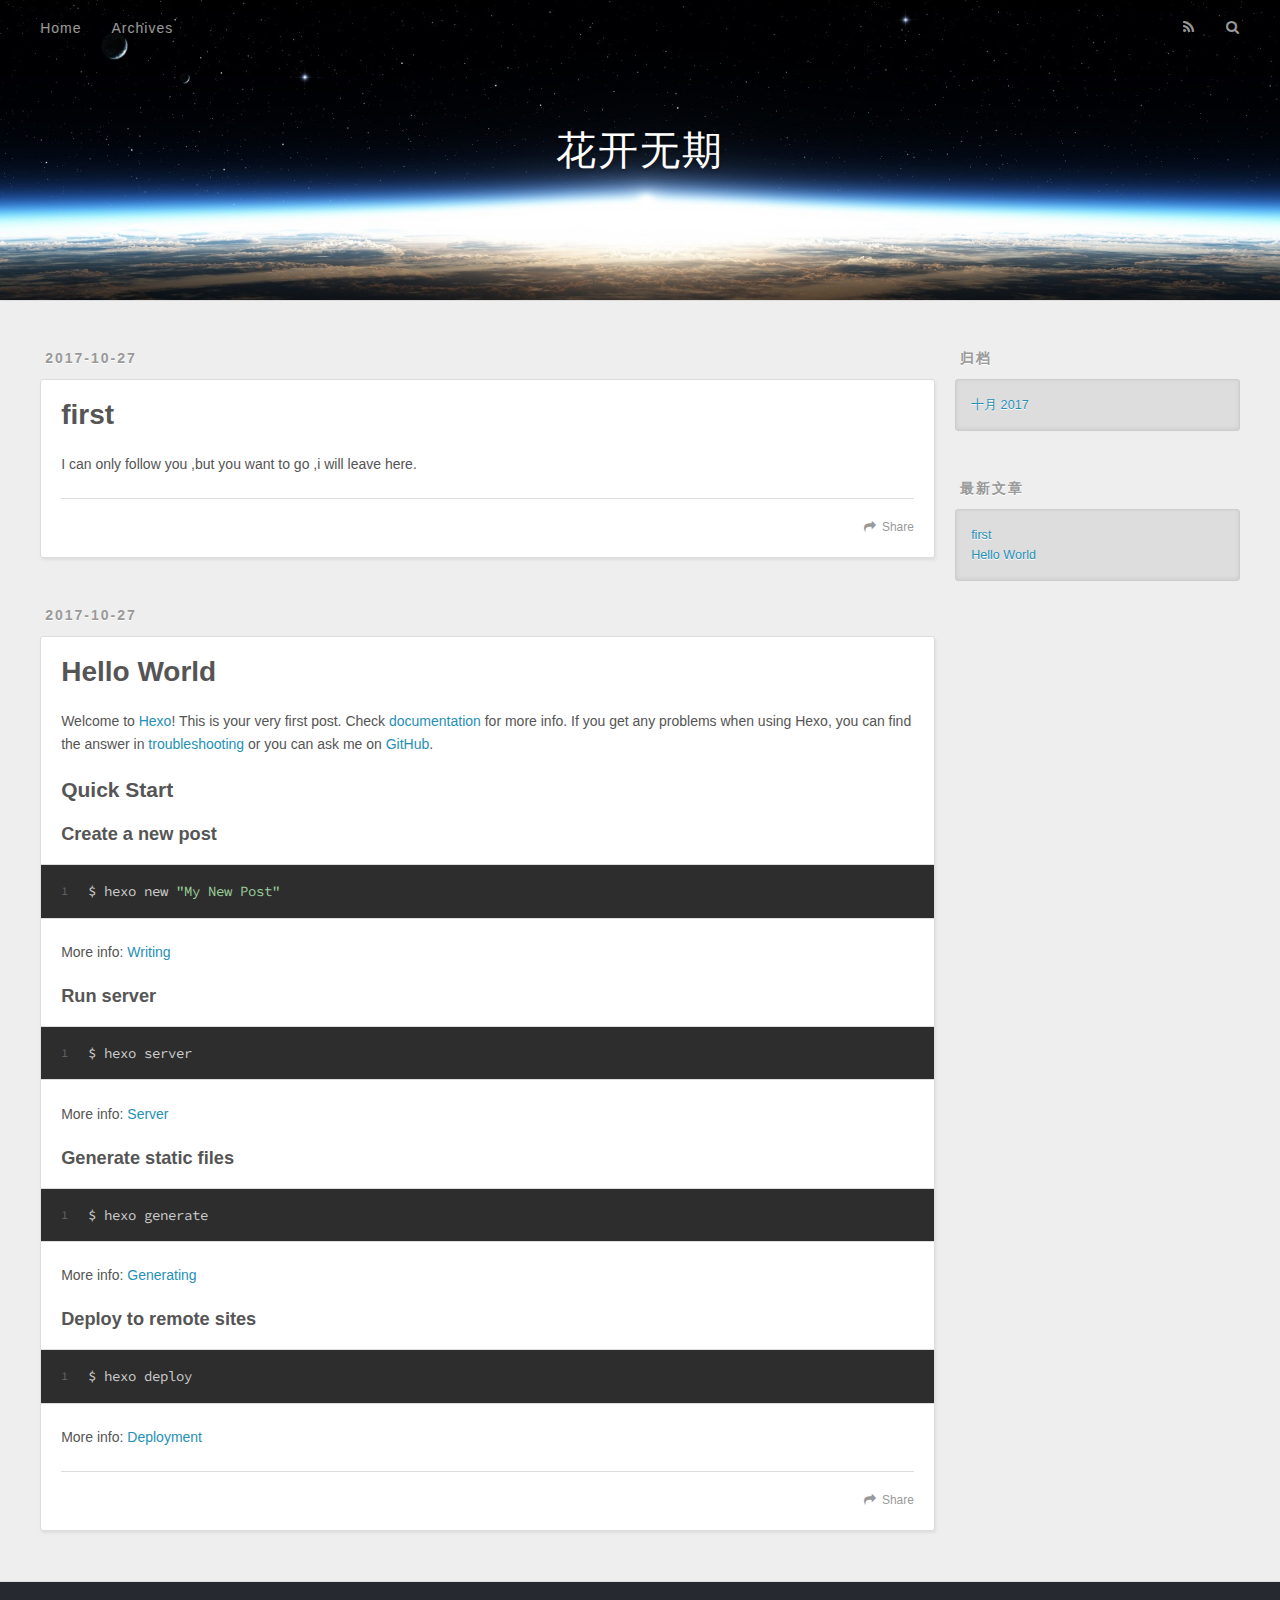
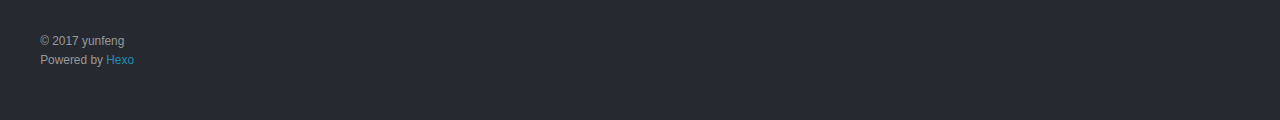
==== index.html @ 90263278 "Site updated: 2017-10-27 15:13:08" ====
<!DOCTYPE html>
<html>
<head>
  <meta charset="utf-8">
  
  <title>花开无期</title>
  <meta name="viewport" content="width=device-width, initial-scale=1, maximum-scale=1">
  <meta property="og:type" content="website">
<meta property="og:title" content="花开无期">
<meta property="og:url" content="http://yf.com/index.html">
<meta property="og:site_name" content="花开无期">
<meta property="og:locale" content="zh-CN">
<meta name="twitter:card" content="summary">
<meta name="twitter:title" content="花开无期">
  
    <link rel="alternate" href="/atom.xml" title="花开无期" type="application/atom+xml">
  
  
    <link rel="icon" href="/favicon.png">
  
  
    <link href="//fonts.googleapis.com/css?family=Source+Code+Pro" rel="stylesheet" type="text/css">
  
  <link rel="stylesheet" href="/css/style.css">
  

</head>

<body>
  <div id="container">
    <div id="wrap">
      <header id="header">
  <div id="banner"></div>
  <div id="header-outer" class="outer">
    <div id="header-title" class="inner">
      <h1 id="logo-wrap">
        <a href="/" id="logo">花开无期</a>
      </h1>
      
    </div>
    <div id="header-inner" class="inner">
      <nav id="main-nav">
        <a id="main-nav-toggle" class="nav-icon"></a>
        
          <a class="main-nav-link" href="/">Home</a>
        
          <a class="main-nav-link" href="/archives">Archives</a>
        
      </nav>
      <nav id="sub-nav">
        
          <a id="nav-rss-link" class="nav-icon" href="/atom.xml" title="RSS Feed"></a>
        
        <a id="nav-search-btn" class="nav-icon" title="搜索"></a>
      </nav>
      <div id="search-form-wrap">
        <form action="//google.com/search" method="get" accept-charset="UTF-8" class="search-form"><input type="search" name="q" class="search-form-input" placeholder="Search"><button type="submit" class="search-form-submit">&#xF002;</button><input type="hidden" name="sitesearch" value="http://yf.com"></form>
      </div>
    </div>
  </div>
</header>
      <div class="outer">
        <section id="main">
  
    <article id="post-first" class="article article-type-post" itemscope itemprop="blogPost">
  <div class="article-meta">
    <a href="/2017/10/27/first/" class="article-date">
  <time datetime="2017-10-27T06:04:47.000Z" itemprop="datePublished">2017-10-27</time>
</a>
    
  </div>
  <div class="article-inner">
    
    
      <header class="article-header">
        
  
    <h1 itemprop="name">
      <a class="article-title" href="/2017/10/27/first/">first</a>
    </h1>
  

      </header>
    
    <div class="article-entry" itemprop="articleBody">
      
        <p>I can only follow you ,but you  want to go ,i will leave here.</p>

      
    </div>
    <footer class="article-footer">
      <a data-url="http://yf.com/2017/10/27/first/" data-id="cj99k8j000000w8i431c0z8hj" class="article-share-link">Share</a>
      
      
    </footer>
  </div>
  
</article>


  
    <article id="post-hello-world" class="article article-type-post" itemscope itemprop="blogPost">
  <div class="article-meta">
    <a href="/2017/10/27/hello-world/" class="article-date">
  <time datetime="2017-10-27T06:02:11.165Z" itemprop="datePublished">2017-10-27</time>
</a>
    
  </div>
  <div class="article-inner">
    
    
      <header class="article-header">
        
  
    <h1 itemprop="name">
      <a class="article-title" href="/2017/10/27/hello-world/">Hello World</a>
    </h1>
  

      </header>
    
    <div class="article-entry" itemprop="articleBody">
      
        <p>Welcome to <a href="https://hexo.io/" target="_blank" rel="external">Hexo</a>! This is your very first post. Check <a href="https://hexo.io/docs/" target="_blank" rel="external">documentation</a> for more info. If you get any problems when using Hexo, you can find the answer in <a href="https://hexo.io/docs/troubleshooting.html" target="_blank" rel="external">troubleshooting</a> or you can ask me on <a href="https://github.com/hexojs/hexo/issues" target="_blank" rel="external">GitHub</a>.</p>
<h2 id="Quick-Start"><a href="#Quick-Start" class="headerlink" title="Quick Start"></a>Quick Start</h2><h3 id="Create-a-new-post"><a href="#Create-a-new-post" class="headerlink" title="Create a new post"></a>Create a new post</h3><figure class="highlight bash"><table><tr><td class="gutter"><pre><div class="line">1</div></pre></td><td class="code"><pre><div class="line">$ hexo new <span class="string">"My New Post"</span></div></pre></td></tr></table></figure>
<p>More info: <a href="https://hexo.io/docs/writing.html" target="_blank" rel="external">Writing</a></p>
<h3 id="Run-server"><a href="#Run-server" class="headerlink" title="Run server"></a>Run server</h3><figure class="highlight bash"><table><tr><td class="gutter"><pre><div class="line">1</div></pre></td><td class="code"><pre><div class="line">$ hexo server</div></pre></td></tr></table></figure>
<p>More info: <a href="https://hexo.io/docs/server.html" target="_blank" rel="external">Server</a></p>
<h3 id="Generate-static-files"><a href="#Generate-static-files" class="headerlink" title="Generate static files"></a>Generate static files</h3><figure class="highlight bash"><table><tr><td class="gutter"><pre><div class="line">1</div></pre></td><td class="code"><pre><div class="line">$ hexo generate</div></pre></td></tr></table></figure>
<p>More info: <a href="https://hexo.io/docs/generating.html" target="_blank" rel="external">Generating</a></p>
<h3 id="Deploy-to-remote-sites"><a href="#Deploy-to-remote-sites" class="headerlink" title="Deploy to remote sites"></a>Deploy to remote sites</h3><figure class="highlight bash"><table><tr><td class="gutter"><pre><div class="line">1</div></pre></td><td class="code"><pre><div class="line">$ hexo deploy</div></pre></td></tr></table></figure>
<p>More info: <a href="https://hexo.io/docs/deployment.html" target="_blank" rel="external">Deployment</a></p>

      
    </div>
    <footer class="article-footer">
      <a data-url="http://yf.com/2017/10/27/hello-world/" data-id="cj99k8j040001w8i49ytwm0yb" class="article-share-link">Share</a>
      
      
    </footer>
  </div>
  
</article>


  

</section>
        
          <aside id="sidebar">
  
    

  
    

  
    
  
    
  <div class="widget-wrap">
    <h3 class="widget-title">归档</h3>
    <div class="widget">
      <ul class="archive-list"><li class="archive-list-item"><a class="archive-list-link" href="/archives/2017/10/">十月 2017</a></li></ul>
    </div>
  </div>


  
    
  <div class="widget-wrap">
    <h3 class="widget-title">最新文章</h3>
    <div class="widget">
      <ul>
        
          <li>
            <a href="/2017/10/27/first/">first</a>
          </li>
        
          <li>
            <a href="/2017/10/27/hello-world/">Hello World</a>
          </li>
        
      </ul>
    </div>
  </div>

  
</aside>
        
      </div>
      <footer id="footer">
  
  <div class="outer">
    <div id="footer-info" class="inner">
      &copy; 2017 yunfeng<br>
      Powered by <a href="http://hexo.io/" target="_blank">Hexo</a>
    </div>
  </div>
</footer>
    </div>
    <nav id="mobile-nav">
  
    <a href="/" class="mobile-nav-link">Home</a>
  
    <a href="/archives" class="mobile-nav-link">Archives</a>
  
</nav>
    

<script src="//ajax.googleapis.com/ajax/libs/jquery/2.0.3/jquery.min.js"></script>


  <link rel="stylesheet" href="/fancybox/jquery.fancybox.css">
  <script src="/fancybox/jquery.fancybox.pack.js"></script>


<script src="/js/script.js"></script>

  </div>
</body>
</html>
---- css/style.css ----
body {
  width: 100%;
}
body:before,
body:after {
  content: "";
  display: table;
}
body:after {
  clear: both;
}
html,
body,
div,
span,
applet,
object,
iframe,
h1,
h2,
h3,
h4,
h5,
h6,
p,
blockquote,
pre,
a,
abbr,
acronym,
address,
big,
cite,
code,
del,
dfn,
em,
img,
ins,
kbd,
q,
s,
samp,
small,
strike,
strong,
sub,
sup,
tt,
var,
dl,
dt,
dd,
ol,
ul,
li,
fieldset,
form,
label,
legend,
table,
caption,
tbody,
tfoot,
thead,
tr,
th,
td {
  margin: 0;
  padding: 0;
  border: 0;
  outline: 0;
  font-weight: inherit;
  font-style: inherit;
  font-family: inherit;
  font-size: 100%;
  vertical-align: baseline;
}
body {
  line-height: 1;
  color: #000;
  background: #fff;
}
ol,
ul {
  list-style: none;
}
table {
  border-collapse: separate;
  border-spacing: 0;
  vertical-align: middle;
}
caption,
th,
td {
  text-align: left;
  font-weight: normal;
  vertical-align: middle;
}
a img {
  border: none;
}
input,
button {
  margin: 0;
  padding: 0;
}
input::-moz-focus-inner,
button::-moz-focus-inner {
  border: 0;
  padding: 0;
}
@font-face {
  font-family: FontAwesome;
  font-style: normal;
  font-weight: normal;
  src: url("fonts/fontawesome-webfont.eot?v=#4.0.3");
  src: url("fonts/fontawesome-webfont.eot?#iefix&v=#4.0.3") format("embedded-opentype"), url("fonts/fontawesome-webfont.woff?v=#4.0.3") format("woff"), url("fonts/fontawesome-webfont.ttf?v=#4.0.3") format("truetype"), url("fonts/fontawesome-webfont.svg#fontawesomeregular?v=#4.0.3") format("svg");
}
html,
body,
#container {
  height: 100%;
}
body {
  background: #eee;
  font: 14px "Helvetica Neue", Helvetica, Arial, sans-serif;
  -webkit-text-size-adjust: 100%;
}
.outer {
  max-width: 1220px;
  margin: 0 auto;
  padding: 0 20px;
}
.outer:before,
.outer:after {
  content: "";
  display: table;
}
.outer:after {
  clear: both;
}
.inner {
  display: inline;
  float: left;
  width: 98.33333333333333%;
  margin: 0 0.833333333333333%;
}
.left,
.alignleft {
  float: left;
}
.right,
.alignright {
  float: right;
}
.clear {
  clear: both;
}
#container {
  position: relative;
}
.mobile-nav-on {
  overflow: hidden;
}
#wrap {
  height: 100%;
  width: 100%;
  position: absolute;
  top: 0;
  left: 0;
  -webkit-transition: 0.2s ease-out;
  -moz-transition: 0.2s ease-out;
  -ms-transition: 0.2s ease-out;
  transition: 0.2s ease-out;
  z-index: 1;
  background: #eee;
}
.mobile-nav-on #wrap {
  left: 280px;
}
@media screen and (min-width: 768px) {
  #main {
    display: inline;
    float: left;
    width: 73.33333333333333%;
    margin: 0 0.833333333333333%;
  }
}
.article-date,
.article-category-link,
.archive-year,
.widget-title {
  text-decoration: none;
  text-transform: uppercase;
  letter-spacing: 2px;
  color: #999;
  margin-bottom: 1em;
  margin-left: 5px;
  line-height: 1em;
  text-shadow: 0 1px #fff;
  font-weight: bold;
}
.article-inner,
.archive-article-inner {
  background: #fff;
  -webkit-box-shadow: 1px 2px 3px #ddd;
  box-shadow: 1px 2px 3px #ddd;
  border: 1px solid #ddd;
  border-radius: 3px;
}
.article-entry h1,
.widget h1 {
  font-size: 2em;
}
.article-entry h2,
.widget h2 {
  font-size: 1.5em;
}
.article-entry h3,
.widget h3 {
  font-size: 1.3em;
}
.article-entry h4,
.widget h4 {
  font-size: 1.2em;
}
.article-entry h5,
.widget h5 {
  font-size: 1em;
}
.article-entry h6,
.widget h6 {
  font-size: 1em;
  color: #999;
}
.article-entry hr,
.widget hr {
  border: 1px dashed #ddd;
}
.article-entry strong,
.widget strong {
  font-weight: bold;
}
.article-entry em,
.widget em,
.article-entry cite,
.widget cite {
  font-style: italic;
}
.article-entry sup,
.widget sup,
.article-entry sub,
.widget sub {
  font-size: 0.75em;
  line-height: 0;
  position: relative;
  vertical-align: baseline;
}
.article-entry sup,
.widget sup {
  top: -0.5em;
}
.article-entry sub,
.widget sub {
  bottom: -0.2em;
}
.article-entry small,
.widget small {
  font-size: 0.85em;
}
.article-entry acronym,
.widget acronym,
.article-entry abbr,
.widget abbr {
  border-bottom: 1px dotted;
}
.article-entry ul,
.widget ul,
.article-entry ol,
.widget ol,
.article-entry dl,
.widget dl {
  margin: 0 20px;
  line-height: 1.6em;
}
.article-entry ul ul,
.widget ul ul,
.article-entry ol ul,
.widget ol ul,
.article-entry ul ol,
.widget ul ol,
.article-entry ol ol,
.widget ol ol {
  margin-top: 0;
  margin-bottom: 0;
}
.article-entry ul,
.widget ul {
  list-style: disc;
}
.article-entry ol,
.widget ol {
  list-style: decimal;
}
.article-entry dt,
.widget dt {
  font-weight: bold;
}
#header {
  height: 300px;
  position: relative;
  border-bottom: 1px solid #ddd;
}
#header:before,
#header:after {
  content: "";
  position: absolute;
  left: 0;
  right: 0;
  height: 40px;
}
#header:before {
  top: 0;
  background: -webkit-linear-gradient(rgba(0,0,0,0.2), transparent);
  background: -moz-linear-gradient(rgba(0,0,0,0.2), transparent);
  background: -ms-linear-gradient(rgba(0,0,0,0.2), transparent);
  background: linear-gradient(rgba(0,0,0,0.2), transparent);
}
#header:after {
  bottom: 0;
  background: -webkit-linear-gradient(transparent, rgba(0,0,0,0.2));
  background: -moz-linear-gradient(transparent, rgba(0,0,0,0.2));
  background: -ms-linear-gradient(transparent, rgba(0,0,0,0.2));
  background: linear-gradient(transparent, rgba(0,0,0,0.2));
}
#header-outer {
  height: 100%;
  position: relative;
}
#header-inner {
  position: relative;
  overflow: hidden;
}
#banner {
  position: absolute;
  top: 0;
  left: 0;
  width: 100%;
  height: 100%;
  background: url("images/banner.jpg") center #000;
  -webkit-background-size: cover;
  -moz-background-size: cover;
  background-size: cover;
  z-index: -1;
}
#header-title {
  text-align: center;
  height: 40px;
  position: absolute;
  top: 50%;
  left: 0;
  margin-top: -20px;
}
#logo,
#subtitle {
  text-decoration: none;
  color: #fff;
  font-weight: 300;
  text-shadow: 0 1px 4px rgba(0,0,0,0.3);
}
#logo {
  font-size: 40px;
  line-height: 40px;
  letter-spacing: 2px;
}
#subtitle {
  font-size: 16px;
  line-height: 16px;
  letter-spacing: 1px;
}
#subtitle-wrap {
  margin-top: 16px;
}
#main-nav {
  float: left;
  margin-left: -15px;
}
.nav-icon,
.main-nav-link {
  float: left;
  color: #fff;
  opacity: 0.6;
  text-decoration: none;
  text-shadow: 0 1px rgba(0,0,0,0.2);
  -webkit-transition: opacity 0.2s;
  -moz-transition: opacity 0.2s;
  -ms-transition: opacity 0.2s;
  transition: opacity 0.2s;
  display: block;
  padding: 20px 15px;
}
.nav-icon:hover,
.main-nav-link:hover {
  opacity: 1;
}
.nav-icon {
  font-family: FontAwesome;
  text-align: center;
  font-size: 14px;
  width: 14px;
  height: 14px;
  padding: 20px 15px;
  position: relative;
  cursor: pointer;
}
.main-nav-link {
  font-weight: 300;
  letter-spacing: 1px;
}
@media screen and (max-width: 479px) {
  .main-nav-link {
    display: none;
  }
}
#main-nav-toggle {
  display: none;
}
#main-nav-toggle:before {
  content: "\f0c9";
}
@media screen and (max-width: 479px) {
  #main-nav-toggle {
    display: block;
  }
}
#sub-nav {
  float: right;
  margin-right: -15px;
}
#nav-rss-link:before {
  content: "\f09e";
}
#nav-search-btn:before {
  content: "\f002";
}
#search-form-wrap {
  position: absolute;
  top: 15px;
  width: 150px;
  height: 30px;
  right: -150px;
  opacity: 0;
  -webkit-transition: 0.2s ease-out;
  -moz-transition: 0.2s ease-out;
  -ms-transition: 0.2s ease-out;
  transition: 0.2s ease-out;
}
#search-form-wrap.on {
  opacity: 1;
  right: 0;
}
@media screen and (max-width: 479px) {
  #search-form-wrap {
    width: 100%;
    right: -100%;
  }
}
.search-form {
  position: absolute;
  top: 0;
  left: 0;
  right: 0;
  background: #fff;
  padding: 5px 15px;
  border-radius: 15px;
  -webkit-box-shadow: 0 0 10px rgba(0,0,0,0.3);
  box-shadow: 0 0 10px rgba(0,0,0,0.3);
}
.search-form-input {
  border: none;
  background: none;
  color: #555;
  width: 100%;
  font: 13px "Helvetica Neue", Helvetica, Arial, sans-serif;
  outline: none;
}
.search-form-input::-webkit-search-results-decoration,
.search-form-input::-webkit-search-cancel-button {
  -webkit-appearance: none;
}
.search-form-submit {
  position: absolute;
  top: 50%;
  right: 10px;
  margin-top: -7px;
  font: 13px FontAwesome;
  border: none;
  background: none;
  color: #bbb;
  cursor: pointer;
}
.search-form-submit:hover,
.search-form-submit:focus {
  color: #777;
}
.article {
  margin: 50px 0;
}
.article-inner {
  overflow: hidden;
}
.article-meta:before,
.article-meta:after {
  content: "";
  display: table;
}
.article-meta:after {
  clear: both;
}
.article-date {
  float: left;
}
.article-category {
  float: left;
  line-height: 1em;
  color: #ccc;
  text-shadow: 0 1px #fff;
  margin-left: 8px;
}
.article-category:before {
  content: "\2022";
}
.article-category-link {
  margin: 0 12px 1em;
}
.article-header {
  padding: 20px 20px 0;
}
.article-title {
  text-decoration: none;
  font-size: 2em;
  font-weight: bold;
  color: #555;
  line-height: 1.1em;
  -webkit-transition: color 0.2s;
  -moz-transition: color 0.2s;
  -ms-transition: color 0.2s;
  transition: color 0.2s;
}
a.article-title:hover {
  color: #258fb8;
}
.article-entry {
  color: #555;
  padding: 0 20px;
}
.article-entry:before,
.article-entry:after {
  content: "";
  display: table;
}
.article-entry:after {
  clear: both;
}
.article-entry p,
.article-entry table {
  line-height: 1.6em;
  margin: 1.6em 0;
}
.article-entry h1,
.article-entry h2,
.article-entry h3,
.article-entry h4,
.article-entry h5,
.article-entry h6 {
  font-weight: bold;
}
.article-entry h1,
.article-entry h2,
.article-entry h3,
.article-entry h4,
.article-entry h5,
.article-entry h6 {
  line-height: 1.1em;
  margin: 1.1em 0;
}
.article-entry a {
  color: #258fb8;
  text-decoration: none;
}
.article-entry a:hover {
  text-decoration: underline;
}
.article-entry ul,
.article-entry ol,
.article-entry dl {
  margin-top: 1.6em;
  margin-bottom: 1.6em;
}
.article-entry img,
.article-entry video {
  max-width: 100%;
  height: auto;
  display: block;
  margin: auto;
}
.article-entry iframe {
  border: none;
}
.article-entry table {
  width: 100%;
  border-collapse: collapse;
  border-spacing: 0;
}
.article-entry th {
  font-weight: bold;
  border-bottom: 3px solid #ddd;
  padding-bottom: 0.5em;
}
.article-entry td {
  border-bottom: 1px solid #ddd;
  padding: 10px 0;
}
.article-entry blockquote {
  font-family: Georgia, "Times New Roman", serif;
  font-size: 1.4em;
  margin: 1.6em 20px;
  text-align: center;
}
.article-entry blockquote footer {
  font-size: 14px;
  margin: 1.6em 0;
  font-family: "Helvetica Neue", Helvetica, Arial, sans-serif;
}
.article-entry blockquote footer cite:before {
  content: "—";
  padding: 0 0.5em;
}
.article-entry .pullquote {
  text-align: left;
  width: 45%;
  margin: 0;
}
.article-entry .pullquote.left {
  margin-left: 0.5em;
  margin-right: 1em;
}
.article-entry .pullquote.right {
  margin-right: 0.5em;
  margin-left: 1em;
}
.article-entry .caption {
  color: #999;
  display: block;
  font-size: 0.9em;
  margin-top: 0.5em;
  position: relative;
  text-align: center;
}
.article-entry .video-container {
  position: relative;
  padding-top: 56.25%;
  height: 0;
  overflow: hidden;
}
.article-entry .video-container iframe,
.article-entry .video-container object,
.article-entry .video-container embed {
  position: absolute;
  top: 0;
  left: 0;
  width: 100%;
  height: 100%;
  margin-top: 0;
}
.article-more-link a {
  display: inline-block;
  line-height: 1em;
  padding: 6px 15px;
  border-radius: 15px;
  background: #eee;
  color: #999;
  text-shadow: 0 1px #fff;
  text-decoration: none;
}
.article-more-link a:hover {
  background: #258fb8;
  color: #fff;
  text-decoration: none;
  text-shadow: 0 1px #1e7293;
}
.article-footer {
  font-size: 0.85em;
  line-height: 1.6em;
  border-top: 1px solid #ddd;
  padding-top: 1.6em;
  margin: 0 20px 20px;
}
.article-footer:before,
.article-footer:after {
  content: "";
  display: table;
}
.article-footer:after {
  clear: both;
}
.article-footer a {
  color: #999;
  text-decoration: none;
}
.article-footer a:hover {
  color: #555;
}
.article-tag-list-item {
  float: left;
  margin-right: 10px;
}
.article-tag-list-link:before {
  content: "#";
}
.article-comment-link {
  float: right;
}
.article-comment-link:before {
  content: "\f075";
  font-family: FontAwesome;
  padding-right: 8px;
}
.article-share-link {
  cursor: pointer;
  float: right;
  margin-left: 20px;
}
.article-share-link:before {
  content: "\f064";
  font-family: FontAwesome;
  padding-right: 6px;
}
#article-nav {
  position: relative;
}
#article-nav:before,
#article-nav:after {
  content: "";
  display: table;
}
#article-nav:after {
  clear: both;
}
@media screen and (min-width: 768px) {
  #article-nav {
    margin: 50px 0;
  }
  #article-nav:before {
    width: 8px;
    height: 8px;
    position: absolute;
    top: 50%;
    left: 50%;
    margin-top: -4px;
    margin-left: -4px;
    content: "";
    border-radius: 50%;
    background: #ddd;
    -webkit-box-shadow: 0 1px 2px #fff;
    box-shadow: 0 1px 2px #fff;
  }
}
.article-nav-link-wrap {
  text-decoration: none;
  text-shadow: 0 1px #fff;
  color: #999;
  -webkit-box-sizing: border-box;
  -moz-box-sizing: border-box;
  box-sizing: border-box;
  margin-top: 50px;
  text-align: center;
  display: block;
}
.article-nav-link-wrap:hover {
  color: #555;
}
@media screen and (min-width: 768px) {
  .article-nav-link-wrap {
    width: 50%;
    margin-top: 0;
  }
}
@media screen and (min-width: 768px) {
  #article-nav-newer {
    float: left;
    text-align: right;
    padding-right: 20px;
  }
}
@media screen and (min-width: 768px) {
  #article-nav-older {
    float: right;
    text-align: left;
    padding-left: 20px;
  }
}
.article-nav-caption {
  text-transform: uppercase;
  letter-spacing: 2px;
  color: #ddd;
  line-height: 1em;
  font-weight: bold;
}
#article-nav-newer .article-nav-caption {
  margin-right: -2px;
}
.article-nav-title {
  font-size: 0.85em;
  line-height: 1.6em;
  margin-top: 0.5em;
}
.article-share-box {
  position: absolute;
  display: none;
  background: #fff;
  -webkit-box-shadow: 1px 2px 10px rgba(0,0,0,0.2);
  box-shadow: 1px 2px 10px rgba(0,0,0,0.2);
  border-radius: 3px;
  margin-left: -145px;
  overflow: hidden;
  z-index: 1;
}
.article-share-box.on {
  display: block;
}
.article-share-input {
  width: 100%;
  background: none;
  -webkit-box-sizing: border-box;
  -moz-box-sizing: border-box;
  box-sizing: border-box;
  font: 14px "Helvetica Neue", Helvetica, Arial, sans-serif;
  padding: 0 15px;
  color: #555;
  outline: none;
  border: 1px solid #ddd;
  border-radius: 3px 3px 0 0;
  height: 36px;
  line-height: 36px;
}
.article-share-links {
  background: #eee;
}
.article-share-links:before,
.article-share-links:after {
  content: "";
  display: table;
}
.article-share-links:after {
  clear: both;
}
.article-share-twitter,
.article-share-facebook,
.article-share-pinterest,
.article-share-google {
  width: 50px;
  height: 36px;
  display: block;
  float: left;
  position: relative;
  color: #999;
  text-shadow: 0 1px #fff;
}
.article-share-twitter:before,
.article-share-facebook:before,
.article-share-pinterest:before,
.article-share-google:before {
  font-size: 20px;
  font-family: FontAwesome;
  width: 20px;
  height: 20px;
  position: absolute;
  top: 50%;
  left: 50%;
  margin-top: -10px;
  margin-left: -10px;
  text-align: center;
}
.article-share-twitter:hover,
.article-share-facebook:hover,
.article-share-pinterest:hover,
.article-share-google:hover {
  color: #fff;
}
.article-share-twitter:before {
  content: "\f099";
}
.article-share-twitter:hover {
  background: #00aced;
  text-shadow: 0 1px #008abe;
}
.article-share-facebook:before {
  content: "\f09a";
}
.article-share-facebook:hover {
  background: #3b5998;
  text-shadow: 0 1px #2f477a;
}
.article-share-pinterest:before {
  content: "\f0d2";
}
.article-share-pinterest:hover {
  background: #cb2027;
  text-shadow: 0 1px #a21a1f;
}
.article-share-google:before {
  content: "\f0d5";
}
.article-share-google:hover {
  background: #dd4b39;
  text-shadow: 0 1px #be3221;
}
.article-gallery {
  background: #000;
  position: relative;
}
.article-gallery-photos {
  position: relative;
  overflow: hidden;
}
.article-gallery-img {
  display: none;
  max-width: 100%;
}
.article-gallery-img:first-child {
  display: block;
}
.article-gallery-img.loaded {
  position: absolute;
  display: block;
}
.article-gallery-img img {
  display: block;
  max-width: 100%;
  margin: 0 auto;
}
#comments {
  background: #fff;
  -webkit-box-shadow: 1px 2px 3px #ddd;
  box-shadow: 1px 2px 3px #ddd;
  padding: 20px;
  border: 1px solid #ddd;
  border-radius: 3px;
  margin: 50px 0;
}
#comments a {
  color: #258fb8;
}
.archives-wrap {
  margin: 50px 0;
}
.archives:before,
.archives:after {
  content: "";
  display: table;
}
.archives:after {
  clear: both;
}
.archive-year-wrap {
  margin-bottom: 1em;
}
.archives {
  -webkit-column-gap: 10px;
  -moz-column-gap: 10px;
  column-gap: 10px;
}
@media screen and (min-width: 480px) and (max-width: 767px) {
  .archives {
    -webkit-column-count: 2;
    -moz-column-count: 2;
    column-count: 2;
  }
}
@media screen and (min-width: 768px) {
  .archives {
    -webkit-column-count: 3;
    -moz-column-count: 3;
    column-count: 3;
  }
}
.archive-article {
  -webkit-column-break-inside: avoid;
  page-break-inside: avoid;
  overflow: hidden;
  break-inside: avoid-column;
}
.archive-article-inner {
  padding: 10px;
  margin-bottom: 15px;
}
.archive-article-title {
  text-decoration: none;
  font-weight: bold;
  color: #555;
  -webkit-transition: color 0.2s;
  -moz-transition: color 0.2s;
  -ms-transition: color 0.2s;
  transition: color 0.2s;
  line-height: 1.6em;
}
.archive-article-title:hover {
  color: #258fb8;
}
.archive-article-footer {
  margin-top: 1em;
}
.archive-article-date {
  color: #999;
  text-decoration: none;
  font-size: 0.85em;
  line-height: 1em;
  margin-bottom: 0.5em;
  display: block;
}
#page-nav {
  margin: 50px auto;
  background: #fff;
  -webkit-box-shadow: 1px 2px 3px #ddd;
  box-shadow: 1px 2px 3px #ddd;
  border: 1px solid #ddd;
  border-radius: 3px;
  text-align: center;
  color: #999;
  overflow: hidden;
}
#page-nav:before,
#page-nav:after {
  content: "";
  display: table;
}
#page-nav:after {
  clear: both;
}
#page-nav a,
#page-nav span {
  padding: 10px 20px;
  line-height: 1;
  height: 2ex;
}
#page-nav a {
  color: #999;
  text-decoration: none;
}
#page-nav a:hover {
  background: #999;
  color: #fff;
}
#page-nav .prev {
  float: left;
}
#page-nav .next {
  float: right;
}
#page-nav .page-number {
  display: inline-block;
}
@media screen and (max-width: 479px) {
  #page-nav .page-number {
    display: none;
  }
}
#page-nav .current {
  color: #555;
  font-weight: bold;
}
#page-nav .space {
  color: #ddd;
}
#footer {
  background: #262a30;
  padding: 50px 0;
  border-top: 1px solid #ddd;
  color: #999;
}
#footer a {
  color: #258fb8;
  text-decoration: none;
}
#footer a:hover {
  text-decoration: underline;
}
#footer-info {
  line-height: 1.6em;
  font-size: 0.85em;
}
.article-entry pre,
.article-entry .highlight {
  background: #2d2d2d;
  margin: 0 -20px;
  padding: 15px 20px;
  border-style: solid;
  border-color: #ddd;
  border-width: 1px 0;
  overflow: auto;
  color: #ccc;
  line-height: 22.400000000000002px;
}
.article-entry .highlight .gutter pre,
.article-entry .gist .gist-file .gist-data .line-numbers {
  color: #666;
  font-size: 0.85em;
}
.article-entry pre,
.article-entry code {
  font-family: "Source Code Pro", Consolas, Monaco, Menlo, Consolas, monospace;
}
.article-entry code {
  background: #eee;
  text-shadow: 0 1px #fff;
  padding: 0 0.3em;
}
.article-entry pre code {
  background: none;
  text-shadow: none;
  padding: 0;
}
.article-entry .highlight pre {
  border: none;
  margin: 0;
  padding: 0;
}
.article-entry .highlight table {
  margin: 0;
  width: auto;
}
.article-entry .highlight td {
  border: none;
  padding: 0;
}
.article-entry .highlight figcaption {
  font-size: 0.85em;
  color: #999;
  line-height: 1em;
  margin-bottom: 1em;
}
.article-entry .highlight figcaption:before,
.article-entry .highlight figcaption:after {
  content: "";
  display: table;
}
.article-entry .highlight figcaption:after {
  clear: both;
}
.article-entry .highlight figcaption a {
  float: right;
}
.article-entry .highlight .gutter pre {
  text-align: right;
  padding-right: 20px;
}
.article-entry .highlight .line {
  height: 22.400000000000002px;
}
.article-entry .highlight .line.marked {
  background: #515151;
}
.article-entry .gist {
  margin: 0 -20px;
  border-style: solid;
  border-color: #ddd;
  border-width: 1px 0;
  background: #2d2d2d;
  padding: 15px 20px 15px 0;
}
.article-entry .gist .gist-file {
  border: none;
  font-family: "Source Code Pro", Consolas, Monaco, Menlo, Consolas, monospace;
  margin: 0;
}
.article-entry .gist .gist-file .gist-data {
  background: none;
  border: none;
}
.article-entry .gist .gist-file .gist-data .line-numbers {
  background: none;
  border: none;
  padding: 0 20px 0 0;
}
.article-entry .gist .gist-file .gist-data .line-data {
  padding: 0 !important;
}
.article-entry .gist .gist-file .highlight {
  margin: 0;
  padding: 0;
  border: none;
}
.article-entry .gist .gist-file .gist-meta {
  background: #2d2d2d;
  color: #999;
  font: 0.85em "Helvetica Neue", Helvetica, Arial, sans-serif;
  text-shadow: 0 0;
  padding: 0;
  margin-top: 1em;
  margin-left: 20px;
}
.article-entry .gist .gist-file .gist-meta a {
  color: #258fb8;
  font-weight: normal;
}
.article-entry .gist .gist-file .gist-meta a:hover {
  text-decoration: underline;
}
pre .comment,
pre .title {
  color: #999;
}
pre .variable,
pre .attribute,
pre .tag,
pre .regexp,
pre .ruby .constant,
pre .xml .tag .title,
pre .xml .pi,
pre .xml .doctype,
pre .html .doctype,
pre .css .id,
pre .css .class,
pre .css .pseudo {
  color: #f2777a;
}
pre .number,
pre .preprocessor,
pre .built_in,
pre .literal,
pre .params,
pre .constant {
  color: #f99157;
}
pre .class,
pre .ruby .class .title,
pre .css .rules .attribute {
  color: #9c9;
}
pre .string,
pre .value,
pre .inheritance,
pre .header,
pre .ruby .symbol,
pre .xml .cdata {
  color: #9c9;
}
pre .css .hexcolor {
  color: #6cc;
}
pre .function,
pre .python .decorator,
pre .python .title,
pre .ruby .function .title,
pre .ruby .title .keyword,
pre .perl .sub,
pre .javascript .title,
pre .coffeescript .title {
  color: #69c;
}
pre .keyword,
pre .javascript .function {
  color: #c9c;
}
@media screen and (max-width: 479px) {
  #mobile-nav {
    position: absolute;
    top: 0;
    left: 0;
    width: 280px;
    height: 100%;
    background: #191919;
    border-right: 1px solid #fff;
  }
}
@media screen and (max-width: 479px) {
  .mobile-nav-link {
    display: block;
    color: #999;
    text-decoration: none;
    padding: 15px 20px;
    font-weight: bold;
  }
  .mobile-nav-link:hover {
    color: #fff;
  }
}
@media screen and (min-width: 768px) {
  #sidebar {
    display: inline;
    float: left;
    width: 23.333333333333332%;
    margin: 0 0.833333333333333%;
  }
}
.widget-wrap {
  margin: 50px 0;
}
.widget {
  color: #777;
  text-shadow: 0 1px #fff;
  background: #ddd;
  -webkit-box-shadow: 0 -1px 4px #ccc inset;
  box-shadow: 0 -1px 4px #ccc inset;
  border: 1px solid #ccc;
  padding: 15px;
  border-radius: 3px;
}
.widget a {
  color: #258fb8;
  text-decoration: none;
}
.widget a:hover {
  text-decoration: underline;
}
.widget ul ul,
.widget ol ul,
.widget dl ul,
.widget ul ol,
.widget ol ol,
.widget dl ol,
.widget ul dl,
.widget ol dl,
.widget dl dl {
  margin-left: 15px;
  list-style: disc;
}
.widget {
  line-height: 1.6em;
  word-wrap: break-word;
  font-size: 0.9em;
}
.widget ul,
.widget ol {
  list-style: none;
  margin: 0;
}
.widget ul ul,
.widget ol ul,
.widget ul ol,
.widget ol ol {
  margin: 0 20px;
}
.widget ul ul,
.widget ol ul {
  list-style: disc;
}
.widget ul ol,
.widget ol ol {
  list-style: decimal;
}
.category-list-count,
.tag-list-count,
.archive-list-count {
  padding-left: 5px;
  color: #999;
  font-size: 0.85em;
}
.category-list-count:before,
.tag-list-count:before,
.archive-list-count:before {
  content: "(";
}
.category-list-count:after,
.tag-list-count:after,
.archive-list-count:after {
  content: ")";
}
.tagcloud a {
  margin-right: 5px;
  display: inline-block;
}
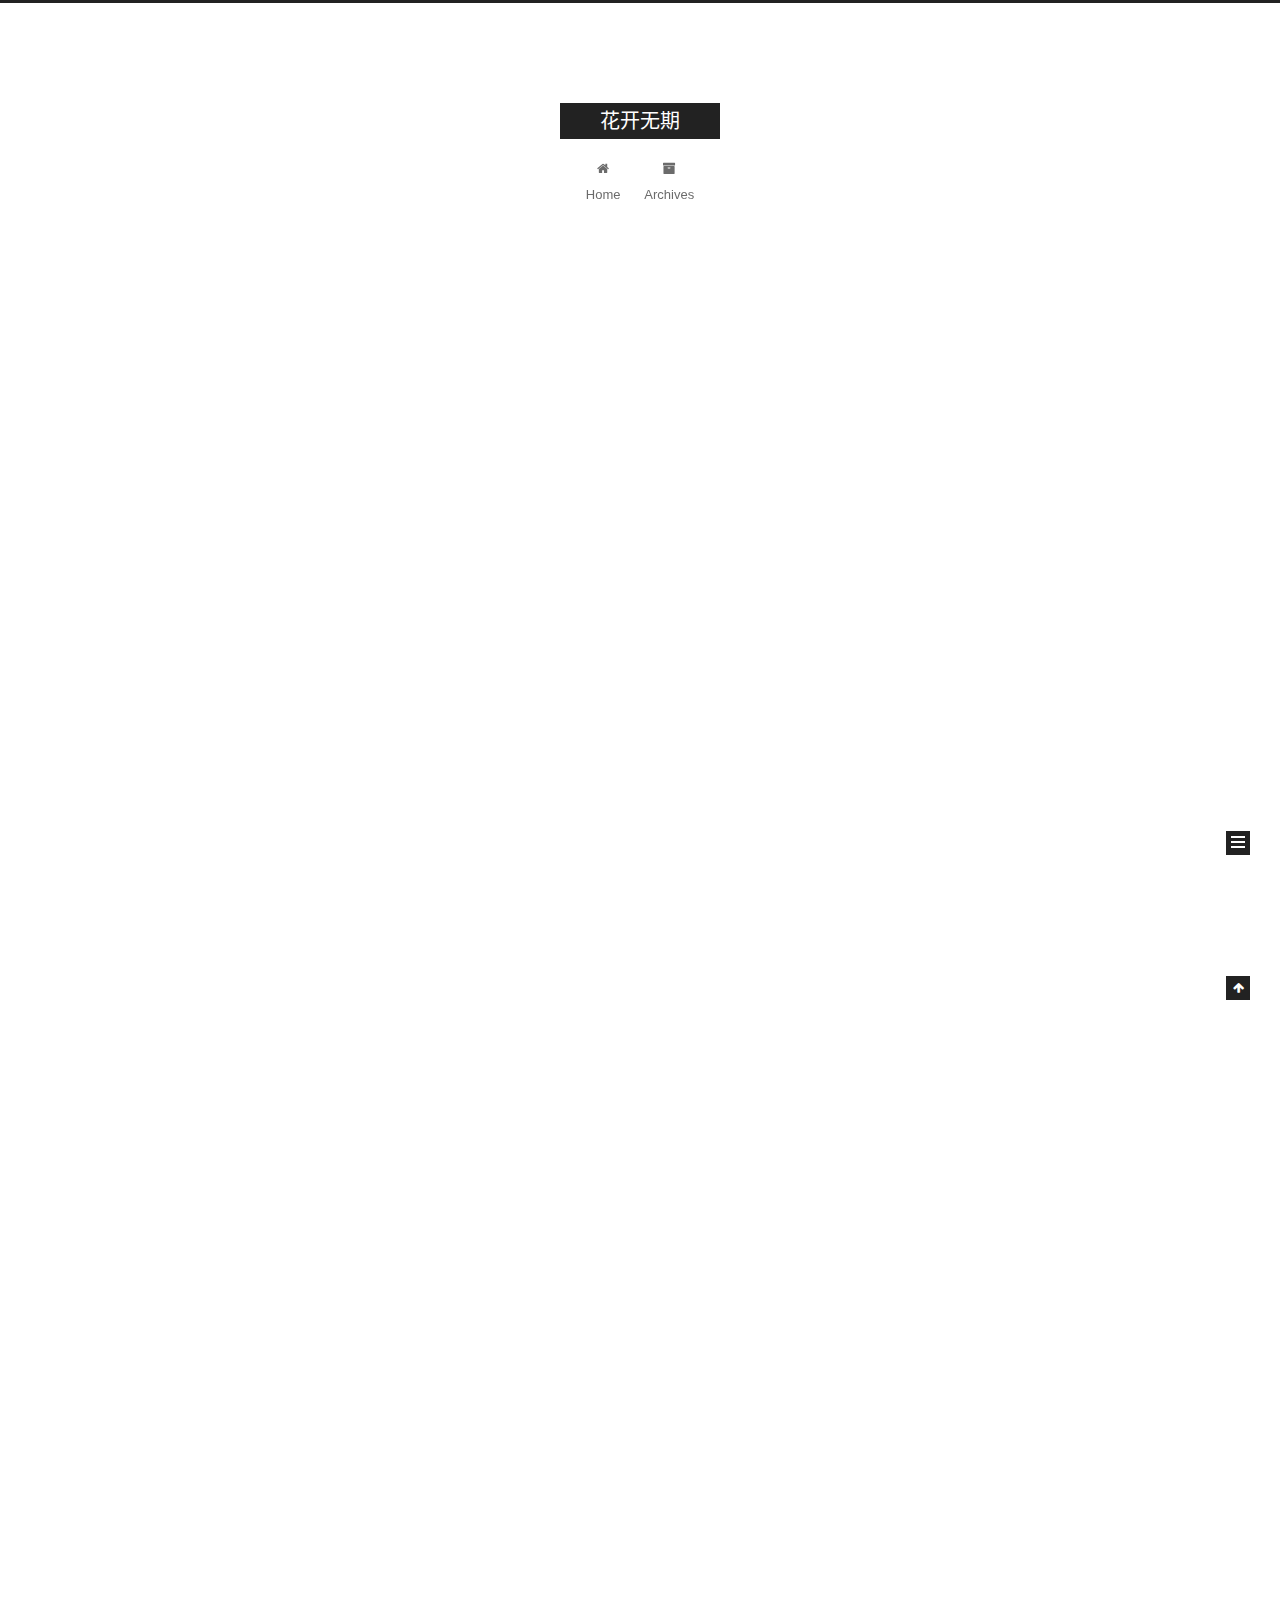
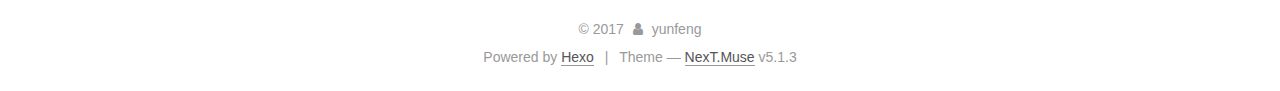
==== commit 2037d5f6: "Site updated: 2017-10-27 15:30:37" ====
--- a/index.html
+++ b/index.html
@@ -1,127 +1,426 @@
 <!DOCTYPE html>
-<html>
+
+
+
+  
+
+
+<html class="theme-next muse use-motion" lang="zh-CN">
 <head>
-  <meta charset="utf-8">
-  
-  <title>花开无期</title>
-  <meta name="viewport" content="width=device-width, initial-scale=1, maximum-scale=1">
-  <meta property="og:type" content="website">
+  <meta charset="UTF-8"/>
+<meta http-equiv="X-UA-Compatible" content="IE=edge" />
+<meta name="viewport" content="width=device-width, initial-scale=1, maximum-scale=1"/>
+<meta name="theme-color" content="#222">
+
+
+
+
+
+
+
+
+
+<meta http-equiv="Cache-Control" content="no-transform" />
+<meta http-equiv="Cache-Control" content="no-siteapp" />
+
+
+
+
+
+
+
+
+
+
+
+
+
+
+
+
+  
+  
+  <link href="/lib/fancybox/source/jquery.fancybox.css?v=2.1.5" rel="stylesheet" type="text/css" />
+
+
+
+
+
+
+
+<link href="/lib/font-awesome/css/font-awesome.min.css?v=4.6.2" rel="stylesheet" type="text/css" />
+
+<link href="/css/main.css?v=5.1.3" rel="stylesheet" type="text/css" />
+
+
+  <link rel="apple-touch-icon" sizes="180x180" href="/images/apple-touch-icon-next.png?v=5.1.3">
+
+
+  <link rel="icon" type="image/png" sizes="32x32" href="/images/favicon-32x32-next.png?v=5.1.3">
+
+
+  <link rel="icon" type="image/png" sizes="16x16" href="/images/favicon-16x16-next.png?v=5.1.3">
+
+
+  <link rel="mask-icon" href="/images/logo.svg?v=5.1.3" color="#222">
+
+
+
+
+
+  <meta name="keywords" content="Hexo, NexT" />
+
+
+
+
+
+
+
+
+
+
+<meta property="og:type" content="website">
 <meta property="og:title" content="花开无期">
 <meta property="og:url" content="http://yf.com/index.html">
 <meta property="og:site_name" content="花开无期">
 <meta property="og:locale" content="zh-CN">
 <meta name="twitter:card" content="summary">
 <meta name="twitter:title" content="花开无期">
-  
-    <link rel="alternate" href="/atom.xml" title="花开无期" type="application/atom+xml">
-  
-  
-    <link rel="icon" href="/favicon.png">
-  
-  
-    <link href="//fonts.googleapis.com/css?family=Source+Code+Pro" rel="stylesheet" type="text/css">
-  
-  <link rel="stylesheet" href="/css/style.css">
-  
+
+
+
+<script type="text/javascript" id="hexo.configurations">
+  var NexT = window.NexT || {};
+  var CONFIG = {
+    root: '/',
+    scheme: 'Muse',
+    version: '5.1.3',
+    sidebar: {"position":"left","display":"post","offset":12,"b2t":false,"scrollpercent":false,"onmobile":false},
+    fancybox: true,
+    tabs: true,
+    motion: {"enable":true,"async":false,"transition":{"post_block":"fadeIn","post_header":"slideDownIn","post_body":"slideDownIn","coll_header":"slideLeftIn","sidebar":"slideUpIn"}},
+    duoshuo: {
+      userId: '0',
+      author: 'Author'
+    },
+    algolia: {
+      applicationID: '',
+      apiKey: '',
+      indexName: '',
+      hits: {"per_page":10},
+      labels: {"input_placeholder":"Search for Posts","hits_empty":"We didn't find any results for the search: ${query}","hits_stats":"${hits} results found in ${time} ms"}
+    }
+  };
+</script>
+
+
+
+  <link rel="canonical" href="http://yf.com/"/>
+
+
+
+
+
+  <title>花开无期</title>
+  
+
+
+
+
+
+
+
 
 </head>
 
-<body>
-  <div id="container">
-    <div id="wrap">
-      <header id="header">
-  <div id="banner"></div>
-  <div id="header-outer" class="outer">
-    <div id="header-title" class="inner">
-      <h1 id="logo-wrap">
-        <a href="/" id="logo">花开无期</a>
-      </h1>
-      
+<body itemscope itemtype="http://schema.org/WebPage" lang="zh-CN">
+
+  
+  
+    
+  
+
+  <div class="container sidebar-position-left 
+  page-home">
+    <div class="headband"></div>
+
+    <header id="header" class="header" itemscope itemtype="http://schema.org/WPHeader">
+      <div class="header-inner"><div class="site-brand-wrapper">
+  <div class="site-meta ">
+    
+
+    <div class="custom-logo-site-title">
+      <a href="/"  class="brand" rel="start">
+        <span class="logo-line-before"><i></i></span>
+        <span class="site-title">花开无期</span>
+        <span class="logo-line-after"><i></i></span>
+      </a>
     </div>
-    <div id="header-inner" class="inner">
-      <nav id="main-nav">
-        <a id="main-nav-toggle" class="nav-icon"></a>
-        
-          <a class="main-nav-link" href="/">Home</a>
-        
-          <a class="main-nav-link" href="/archives">Archives</a>
-        
-      </nav>
-      <nav id="sub-nav">
-        
-          <a id="nav-rss-link" class="nav-icon" href="/atom.xml" title="RSS Feed"></a>
-        
-        <a id="nav-search-btn" class="nav-icon" title="搜索"></a>
-      </nav>
-      <div id="search-form-wrap">
-        <form action="//google.com/search" method="get" accept-charset="UTF-8" class="search-form"><input type="search" name="q" class="search-form-input" placeholder="Search"><button type="submit" class="search-form-submit">&#xF002;</button><input type="hidden" name="sitesearch" value="http://yf.com"></form>
-      </div>
+      
+        <p class="site-subtitle"></p>
+      
+  </div>
+
+  <div class="site-nav-toggle">
+    <button>
+      <span class="btn-bar"></span>
+      <span class="btn-bar"></span>
+      <span class="btn-bar"></span>
+    </button>
+  </div>
+</div>
+
+<nav class="site-nav">
+  
+
+  
+    <ul id="menu" class="menu">
+      
+        
+        <li class="menu-item menu-item-home">
+          <a href="/" rel="section">
+            
+              <i class="menu-item-icon fa fa-fw fa-home"></i> <br />
+            
+            Home
+          </a>
+        </li>
+      
+        
+        <li class="menu-item menu-item-archives">
+          <a href="/archives/" rel="section">
+            
+              <i class="menu-item-icon fa fa-fw fa-archive"></i> <br />
+            
+            Archives
+          </a>
+        </li>
+      
+
+      
+    </ul>
+  
+
+  
+</nav>
+
+
+
+ </div>
+    </header>
+
+    <main id="main" class="main">
+      <div class="main-inner">
+        <div class="content-wrap">
+          <div id="content" class="content">
+            
+  <section id="posts" class="posts-expand">
+    
+      
+
+  
+
+  
+  
+  
+
+  <article class="post post-type-normal" itemscope itemtype="http://schema.org/Article">
+  
+  
+  
+  <div class="post-block">
+    <link itemprop="mainEntityOfPage" href="http://yf.com/2017/10/27/first/">
+
+    <span hidden itemprop="author" itemscope itemtype="http://schema.org/Person">
+      <meta itemprop="name" content="yunfeng">
+      <meta itemprop="description" content="">
+      <meta itemprop="image" content="/images/avatar.gif">
+    </span>
+
+    <span hidden itemprop="publisher" itemscope itemtype="http://schema.org/Organization">
+      <meta itemprop="name" content="花开无期">
+    </span>
+
+    
+      <header class="post-header">
+
+        
+        
+          <h1 class="post-title" itemprop="name headline">
+                
+                <a class="post-title-link" href="/2017/10/27/first/" itemprop="url">first</a></h1>
+        
+
+        <div class="post-meta">
+          <span class="post-time">
+            
+              <span class="post-meta-item-icon">
+                <i class="fa fa-calendar-o"></i>
+              </span>
+              
+                <span class="post-meta-item-text">Posted on</span>
+              
+              <time title="Post created" itemprop="dateCreated datePublished" datetime="2017-10-27T14:04:47+08:00">
+                2017-10-27
+              </time>
+            
+
+            
+
+            
+          </span>
+
+          
+
+          
+            
+          
+
+          
+          
+
+          
+
+          
+
+          
+
+        </div>
+      </header>
+    
+
+    
+    
+    
+    <div class="post-body" itemprop="articleBody">
+
+      
+      
+
+      
+        
+          
+            <p>I can only follow you ,but you  want to go ,i will leave here.</p>
+
+          
+        
+      
     </div>
-  </div>
-</header>
-      <div class="outer">
-        <section id="main">
-  
-    <article id="post-first" class="article article-type-post" itemscope itemprop="blogPost">
-  <div class="article-meta">
-    <a href="/2017/10/27/first/" class="article-date">
-  <time datetime="2017-10-27T06:04:47.000Z" itemprop="datePublished">2017-10-27</time>
-</a>
-    
-  </div>
-  <div class="article-inner">
-    
-    
-      <header class="article-header">
-        
-  
-    <h1 itemprop="name">
-      <a class="article-title" href="/2017/10/27/first/">first</a>
-    </h1>
-  
-
-      </header>
-    
-    <div class="article-entry" itemprop="articleBody">
-      
-        <p>I can only follow you ,but you  want to go ,i will leave here.</p>
-
-      
-    </div>
-    <footer class="article-footer">
-      <a data-url="http://yf.com/2017/10/27/first/" data-id="cj99k8j000000w8i431c0z8hj" class="article-share-link">Share</a>
-      
+    
+    
+    
+
+    
+
+    
+
+    
+
+    <footer class="post-footer">
+      
+
+      
+
+      
+
+      
+      
+        <div class="post-eof"></div>
       
     </footer>
   </div>
   
-</article>
-
-
-  
-    <article id="post-hello-world" class="article article-type-post" itemscope itemprop="blogPost">
-  <div class="article-meta">
-    <a href="/2017/10/27/hello-world/" class="article-date">
-  <time datetime="2017-10-27T06:02:11.165Z" itemprop="datePublished">2017-10-27</time>
-</a>
-    
-  </div>
-  <div class="article-inner">
-    
-    
-      <header class="article-header">
-        
-  
-    <h1 itemprop="name">
-      <a class="article-title" href="/2017/10/27/hello-world/">Hello World</a>
-    </h1>
-  
-
+  
+  
+  </article>
+
+
+    
+      
+
+  
+
+  
+  
+  
+
+  <article class="post post-type-normal" itemscope itemtype="http://schema.org/Article">
+  
+  
+  
+  <div class="post-block">
+    <link itemprop="mainEntityOfPage" href="http://yf.com/2017/10/27/hello-world/">
+
+    <span hidden itemprop="author" itemscope itemtype="http://schema.org/Person">
+      <meta itemprop="name" content="yunfeng">
+      <meta itemprop="description" content="">
+      <meta itemprop="image" content="/images/avatar.gif">
+    </span>
+
+    <span hidden itemprop="publisher" itemscope itemtype="http://schema.org/Organization">
+      <meta itemprop="name" content="花开无期">
+    </span>
+
+    
+      <header class="post-header">
+
+        
+        
+          <h1 class="post-title" itemprop="name headline">
+                
+                <a class="post-title-link" href="/2017/10/27/hello-world/" itemprop="url">Hello World</a></h1>
+        
+
+        <div class="post-meta">
+          <span class="post-time">
+            
+              <span class="post-meta-item-icon">
+                <i class="fa fa-calendar-o"></i>
+              </span>
+              
+                <span class="post-meta-item-text">Posted on</span>
+              
+              <time title="Post created" itemprop="dateCreated datePublished" datetime="2017-10-27T14:02:11+08:00">
+                2017-10-27
+              </time>
+            
+
+            
+
+            
+          </span>
+
+          
+
+          
+            
+          
+
+          
+          
+
+          
+
+          
+
+          
+
+        </div>
       </header>
     
-    <div class="article-entry" itemprop="articleBody">
-      
-        <p>Welcome to <a href="https://hexo.io/" target="_blank" rel="external">Hexo</a>! This is your very first post. Check <a href="https://hexo.io/docs/" target="_blank" rel="external">documentation</a> for more info. If you get any problems when using Hexo, you can find the answer in <a href="https://hexo.io/docs/troubleshooting.html" target="_blank" rel="external">troubleshooting</a> or you can ask me on <a href="https://github.com/hexojs/hexo/issues" target="_blank" rel="external">GitHub</a>.</p>
+
+    
+    
+    
+    <div class="post-body" itemprop="articleBody">
+
+      
+      
+
+      
+        
+          
+            <p>Welcome to <a href="https://hexo.io/" target="_blank" rel="external">Hexo</a>! This is your very first post. Check <a href="https://hexo.io/docs/" target="_blank" rel="external">documentation</a> for more info. If you get any problems when using Hexo, you can find the answer in <a href="https://hexo.io/docs/troubleshooting.html" target="_blank" rel="external">troubleshooting</a> or you can ask me on <a href="https://github.com/hexojs/hexo/issues" target="_blank" rel="external">GitHub</a>.</p>
 <h2 id="Quick-Start"><a href="#Quick-Start" class="headerlink" title="Quick Start"></a>Quick Start</h2><h3 id="Create-a-new-post"><a href="#Create-a-new-post" class="headerlink" title="Create a new post"></a>Create a new post</h3><figure class="highlight bash"><table><tr><td class="gutter"><pre><div class="line">1</div></pre></td><td class="code"><pre><div class="line">$ hexo new <span class="string">"My New Post"</span></div></pre></td></tr></table></figure>
 <p>More info: <a href="https://hexo.io/docs/writing.html" target="_blank" rel="external">Writing</a></p>
 <h3 id="Run-server"><a href="#Run-server" class="headerlink" title="Run server"></a>Run server</h3><figure class="highlight bash"><table><tr><td class="gutter"><pre><div class="line">1</div></pre></td><td class="code"><pre><div class="line">$ hexo server</div></pre></td></tr></table></figure>
@@ -131,92 +430,307 @@
 <h3 id="Deploy-to-remote-sites"><a href="#Deploy-to-remote-sites" class="headerlink" title="Deploy to remote sites"></a>Deploy to remote sites</h3><figure class="highlight bash"><table><tr><td class="gutter"><pre><div class="line">1</div></pre></td><td class="code"><pre><div class="line">$ hexo deploy</div></pre></td></tr></table></figure>
 <p>More info: <a href="https://hexo.io/docs/deployment.html" target="_blank" rel="external">Deployment</a></p>
 
+          
+        
       
     </div>
-    <footer class="article-footer">
-      <a data-url="http://yf.com/2017/10/27/hello-world/" data-id="cj99k8j040001w8i49ytwm0yb" class="article-share-link">Share</a>
-      
+    
+    
+    
+
+    
+
+    
+
+    
+
+    <footer class="post-footer">
+      
+
+      
+
+      
+
+      
+      
+        <div class="post-eof"></div>
       
     </footer>
   </div>
   
-</article>
-
-
-  
-
-</section>
-        
-          <aside id="sidebar">
-  
-    
-
-  
-    
-
-  
-    
-  
-    
-  <div class="widget-wrap">
-    <h3 class="widget-title">归档</h3>
-    <div class="widget">
-      <ul class="archive-list"><li class="archive-list-item"><a class="archive-list-link" href="/archives/2017/10/">十月 2017</a></li></ul>
+  
+  
+  </article>
+
+
+    
+  </section>
+
+  
+
+
+          </div>
+          
+
+
+          
+
+        </div>
+        
+          
+  
+  <div class="sidebar-toggle">
+    <div class="sidebar-toggle-line-wrap">
+      <span class="sidebar-toggle-line sidebar-toggle-line-first"></span>
+      <span class="sidebar-toggle-line sidebar-toggle-line-middle"></span>
+      <span class="sidebar-toggle-line sidebar-toggle-line-last"></span>
     </div>
   </div>
 
-
-  
-    
-  <div class="widget-wrap">
-    <h3 class="widget-title">最新文章</h3>
-    <div class="widget">
-      <ul>
-        
-          <li>
-            <a href="/2017/10/27/first/">first</a>
-          </li>
-        
-          <li>
-            <a href="/2017/10/27/hello-world/">Hello World</a>
-          </li>
-        
-      </ul>
+  <aside id="sidebar" class="sidebar">
+    
+    <div class="sidebar-inner">
+
+      
+
+      
+
+      <section class="site-overview-wrap sidebar-panel sidebar-panel-active">
+        <div class="site-overview">
+          <div class="site-author motion-element" itemprop="author" itemscope itemtype="http://schema.org/Person">
+            
+              <p class="site-author-name" itemprop="name">yunfeng</p>
+              <p class="site-description motion-element" itemprop="description"></p>
+          </div>
+
+          <nav class="site-state motion-element">
+
+            
+              <div class="site-state-item site-state-posts">
+              
+                <a href="/archives/">
+              
+                  <span class="site-state-item-count">2</span>
+                  <span class="site-state-item-name">posts</span>
+                </a>
+              </div>
+            
+
+            
+
+            
+
+          </nav>
+
+          
+
+          <div class="links-of-author motion-element">
+            
+          </div>
+
+          
+          
+
+          
+          
+
+          
+
+        </div>
+      </section>
+
+      
+
+      
+
     </div>
+  </aside>
+
+
+        
+      </div>
+    </main>
+
+    <footer id="footer" class="footer">
+      <div class="footer-inner">
+        <div class="copyright">&copy; <span itemprop="copyrightYear">2017</span>
+  <span class="with-love">
+    <i class="fa fa-user"></i>
+  </span>
+  <span class="author" itemprop="copyrightHolder">yunfeng</span>
+
+  
+</div>
+
+
+  <div class="powered-by">Powered by <a class="theme-link" target="_blank" href="https://hexo.io">Hexo</a></div>
+
+
+
+  <span class="post-meta-divider">|</span>
+
+
+
+  <div class="theme-info">Theme &mdash; <a class="theme-link" target="_blank" href="https://github.com/iissnan/hexo-theme-next">NexT.Muse</a> v5.1.3</div>
+
+
+
+
+        
+
+
+
+
+
+
+
+        
+      </div>
+    </footer>
+
+    
+      <div class="back-to-top">
+        <i class="fa fa-arrow-up"></i>
+        
+      </div>
+    
+
+    
+
   </div>
 
   
-</aside>
-        
-      </div>
-      <footer id="footer">
-  
-  <div class="outer">
-    <div id="footer-info" class="inner">
-      &copy; 2017 yunfeng<br>
-      Powered by <a href="http://hexo.io/" target="_blank">Hexo</a>
-    </div>
-  </div>
-</footer>
-    </div>
-    <nav id="mobile-nav">
-  
-    <a href="/" class="mobile-nav-link">Home</a>
-  
-    <a href="/archives" class="mobile-nav-link">Archives</a>
-  
-</nav>
-    
-
-<script src="//ajax.googleapis.com/ajax/libs/jquery/2.0.3/jquery.min.js"></script>
-
-
-  <link rel="stylesheet" href="/fancybox/jquery.fancybox.css">
-  <script src="/fancybox/jquery.fancybox.pack.js"></script>
-
-
-<script src="/js/script.js"></script>
-
-  </div>
+
+<script type="text/javascript">
+  if (Object.prototype.toString.call(window.Promise) !== '[object Function]') {
+    window.Promise = null;
+  }
+</script>
+
+
+
+
+
+
+
+
+
+  
+
+
+
+
+
+
+
+
+
+
+
+
+  
+  
+    <script type="text/javascript" src="/lib/jquery/index.js?v=2.1.3"></script>
+  
+
+  
+  
+    <script type="text/javascript" src="/lib/fastclick/lib/fastclick.min.js?v=1.0.6"></script>
+  
+
+  
+  
+    <script type="text/javascript" src="/lib/jquery_lazyload/jquery.lazyload.js?v=1.9.7"></script>
+  
+
+  
+  
+    <script type="text/javascript" src="/lib/velocity/velocity.min.js?v=1.2.1"></script>
+  
+
+  
+  
+    <script type="text/javascript" src="/lib/velocity/velocity.ui.min.js?v=1.2.1"></script>
+  
+
+  
+  
+    <script type="text/javascript" src="/lib/fancybox/source/jquery.fancybox.pack.js?v=2.1.5"></script>
+  
+
+
+  
+
+
+  <script type="text/javascript" src="/js/src/utils.js?v=5.1.3"></script>
+
+  <script type="text/javascript" src="/js/src/motion.js?v=5.1.3"></script>
+
+
+
+  
+  
+
+  
+
+  
+
+
+  <script type="text/javascript" src="/js/src/bootstrap.js?v=5.1.3"></script>
+
+
+
+  
+
+
+  
+
+
+
+
+	
+
+
+
+
+
+  
+
+
+
+
+
+  
+
+
+
+
+
+
+
+
+
+
+
+
+  
+
+
+
+
+
+  
+
+  
+
+  
+  
+
+  
+
+  
+
+  
+
 </body>
-</html>+</html>
--- a/css/main.css
+++ b/css/main.css
@@ -0,0 +1,2661 @@
+/* normalize.css v3.0.2 | MIT License | git.io/normalize */
+html {
+  font-family: sans-serif; /* 1 */
+  -ms-text-size-adjust: 100%; /* 2 */
+  -webkit-text-size-adjust: 100%; /* 2 */
+}
+body {
+  margin: 0;
+}
+article,
+aside,
+details,
+figcaption,
+figure,
+footer,
+header,
+hgroup,
+main,
+menu,
+nav,
+section,
+summary {
+  display: block;
+}
+audio,
+canvas,
+progress,
+video {
+  display: inline-block; /* 1 */
+  vertical-align: baseline; /* 2 */
+}
+audio:not([controls]) {
+  display: none;
+  height: 0;
+}
+[hidden],
+template {
+  display: none;
+}
+a {
+  background-color: transparent;
+}
+a:active,
+a:hover {
+  outline: 0;
+}
+abbr[title] {
+  border-bottom: 1px dotted;
+}
+b,
+strong {
+  font-weight: bold;
+}
+dfn {
+  font-style: italic;
+}
+h1 {
+  font-size: 2em;
+  margin: 0.67em 0;
+}
+mark {
+  background: #ff0;
+  color: #000;
+}
+small {
+  font-size: 80%;
+}
+sub,
+sup {
+  font-size: 75%;
+  line-height: 0;
+  position: relative;
+  vertical-align: baseline;
+}
+sup {
+  top: -0.5em;
+}
+sub {
+  bottom: -0.25em;
+}
+img {
+  border: 0;
+}
+svg:not(:root) {
+  overflow: hidden;
+}
+figure {
+  margin: 1em 40px;
+}
+hr {
+  -moz-box-sizing: content-box;
+  box-sizing: content-box;
+  height: 0;
+}
+pre {
+  overflow: auto;
+}
+code,
+kbd,
+pre,
+samp {
+  font-family: monospace, monospace;
+  font-size: 1em;
+}
+button,
+input,
+optgroup,
+select,
+textarea {
+  color: inherit; /* 1 */
+  font: inherit; /* 2 */
+  margin: 0; /* 3 */
+}
+button {
+  overflow: visible;
+}
+button,
+select {
+  text-transform: none;
+}
+button,
+html input[type="button"],
+input[type="reset"],
+input[type="submit"] {
+  -webkit-appearance: button; /* 2 */
+  cursor: pointer; /* 3 */
+}
+button[disabled],
+html input[disabled] {
+  cursor: default;
+}
+button::-moz-focus-inner,
+input::-moz-focus-inner {
+  border: 0;
+  padding: 0;
+}
+input {
+  line-height: normal;
+}
+input[type="checkbox"],
+input[type="radio"] {
+  box-sizing: border-box; /* 1 */
+  padding: 0; /* 2 */
+}
+input[type="number"]::-webkit-inner-spin-button,
+input[type="number"]::-webkit-outer-spin-button {
+  height: auto;
+}
+input[type="search"] {
+  -webkit-appearance: textfield; /* 1 */
+  -moz-box-sizing: content-box;
+  -webkit-box-sizing: content-box; /* 2 */
+  box-sizing: content-box;
+}
+input[type="search"]::-webkit-search-cancel-button,
+input[type="search"]::-webkit-search-decoration {
+  -webkit-appearance: none;
+}
+fieldset {
+  border: 1px solid #c0c0c0;
+  margin: 0 2px;
+  padding: 0.35em 0.625em 0.75em;
+}
+legend {
+  border: 0; /* 1 */
+  padding: 0; /* 2 */
+}
+textarea {
+  overflow: auto;
+}
+optgroup {
+  font-weight: bold;
+}
+table {
+  border-collapse: collapse;
+  border-spacing: 0;
+}
+td,
+th {
+  padding: 0;
+}
+::selection {
+  background: #262a30;
+  color: #fff;
+}
+body {
+  position: relative;
+  font-family: 'Lato', "PingFang SC", "Microsoft YaHei", sans-serif;
+  font-size: 14px;
+  line-height: 2;
+  color: #555;
+  background: #fff;
+}
+@media (max-width: 767px) {
+  body {
+    padding-right: 0 !important;
+  }
+}
+@media (min-width: 768px) and (max-width: 991px) {
+  body {
+    padding-right: 0 !important;
+  }
+}
+@media (min-width: 1600px) {
+  body {
+    font-size: 16px;
+  }
+}
+h1,
+h2,
+h3,
+h4,
+h5,
+h6 {
+  margin: 0;
+  padding: 0;
+  font-weight: bold;
+  line-height: 1.5;
+  font-family: 'Lato', "PingFang SC", "Microsoft YaHei", sans-serif;
+}
+h2,
+h3,
+h4,
+h5,
+h6 {
+  margin: 20px 0 15px;
+}
+h1 {
+  font-size: 22px;
+}
+@media (max-width: 767px) {
+  h1 {
+    font-size: 18px;
+  }
+}
+h2 {
+  font-size: 20px;
+}
+@media (max-width: 767px) {
+  h2 {
+    font-size: 16px;
+  }
+}
+h3 {
+  font-size: 18px;
+}
+@media (max-width: 767px) {
+  h3 {
+    font-size: 14px;
+  }
+}
+h4 {
+  font-size: 16px;
+}
+@media (max-width: 767px) {
+  h4 {
+    font-size: 12px;
+  }
+}
+h5 {
+  font-size: 14px;
+}
+@media (max-width: 767px) {
+  h5 {
+    font-size: 10px;
+  }
+}
+h6 {
+  font-size: 12px;
+}
+@media (max-width: 767px) {
+  h6 {
+    font-size: 8px;
+  }
+}
+p {
+  margin: 0 0 20px 0;
+}
+a {
+  color: #555;
+  text-decoration: none;
+  outline: none;
+  border-bottom: 1px solid #999;
+  word-wrap: break-word;
+}
+a:hover {
+  color: #222;
+  border-bottom-color: #222;
+}
+blockquote {
+  margin: 0;
+  padding: 0;
+}
+img {
+  display: block;
+  margin: auto;
+  max-width: 100%;
+  height: auto;
+}
+hr {
+  margin: 40px 0;
+  height: 3px;
+  border: none;
+  background-color: #ddd;
+  background-image: repeating-linear-gradient(-45deg, #fff, #fff 4px, transparent 4px, transparent 8px);
+}
+blockquote {
+  padding: 0 15px;
+  color: #666;
+  border-left: 4px solid #ddd;
+}
+blockquote cite::before {
+  content: "-";
+  padding: 0 5px;
+}
+dt {
+  font-weight: 700;
+}
+dd {
+  margin: 0;
+  padding: 0;
+}
+kbd {
+  border: 1px solid #ccc;
+  border-radius: 0.2em;
+  box-shadow: 0.1em 0.1em 0.2em rgba(0,0,0,0.1);
+  background-color: #f9f9f9;
+  font-family: inherit;
+  background-image: -webkit-linear-gradient(top, #eee, #fff, #eee);
+  padding: 0.1em 0.3em;
+  white-space: nowrap;
+}
+.text-left {
+  text-align: left;
+}
+.text-center {
+  text-align: center;
+}
+.text-right {
+  text-align: right;
+}
+.text-justify {
+  text-align: justify;
+}
+.text-nowrap {
+  white-space: nowrap;
+}
+.text-lowercase {
+  text-transform: lowercase;
+}
+.text-uppercase {
+  text-transform: uppercase;
+}
+.text-capitalize {
+  text-transform: capitalize;
+}
+.center-block {
+  display: block;
+  margin-left: auto;
+  margin-right: auto;
+}
+.clearfix:before,
+.clearfix:after {
+  content: " ";
+  display: table;
+}
+.clearfix:after {
+  clear: both;
+}
+.pullquote {
+  width: 45%;
+}
+.pullquote.left {
+  float: left;
+  margin-left: 5px;
+  margin-right: 10px;
+}
+.pullquote.right {
+  float: right;
+  margin-left: 10px;
+  margin-right: 5px;
+}
+.affix.affix.affix {
+  position: fixed;
+}
+.translation {
+  margin-top: -20px;
+  font-size: 14px;
+  color: #999;
+}
+.scrollbar-measure {
+  width: 100px;
+  height: 100px;
+  overflow: scroll;
+  position: absolute;
+  top: -9999px;
+}
+.use-motion .motion-element {
+  opacity: 0;
+}
+table {
+  margin: 20px 0;
+  width: 100%;
+  border-collapse: collapse;
+  border-spacing: 0;
+  border: 1px solid #ddd;
+  font-size: 14px;
+  table-layout: fixed;
+  word-wrap: break-all;
+}
+table>tbody>tr:nth-of-type(odd) {
+  background-color: #f9f9f9;
+}
+table>tbody>tr:hover {
+  background-color: #f5f5f5;
+}
+caption,
+th,
+td {
+  padding: 8px;
+  text-align: left;
+  vertical-align: middle;
+  font-weight: normal;
+}
+th,
+td {
+  border-bottom: 3px solid #ddd;
+  border-right: 1px solid #eee;
+}
+th {
+  padding-bottom: 10px;
+  font-weight: 700;
+}
+td {
+  border-bottom-width: 1px;
+}
+html,
+body {
+  height: 100%;
+}
+.container {
+  position: relative;
+  min-height: 100%;
+}
+.header-inner {
+  margin: 0 auto;
+  padding: 100px 0 70px;
+  width: 700px;
+}
+@media (min-width: 1600px) {
+  .container .header-inner {
+    width: 900px;
+  }
+}
+.main {
+  padding-bottom: 150px;
+}
+.main-inner {
+  margin: 0 auto;
+  width: 700px;
+}
+@media (min-width: 1600px) {
+  .container .main-inner {
+    width: 900px;
+  }
+}
+.footer {
+  position: absolute;
+  left: 0;
+  bottom: 0;
+  width: 100%;
+  min-height: 50px;
+}
+.footer-inner {
+  box-sizing: border-box;
+  margin: 20px auto;
+  width: 700px;
+}
+@media (min-width: 1600px) {
+  .container .footer-inner {
+    width: 900px;
+  }
+}
+pre,
+.highlight {
+  overflow: auto;
+  margin: 20px 0;
+  padding: 0;
+  font-size: 13px;
+  color: #4d4d4c;
+  background: #f7f7f7;
+  line-height: 1.6;
+}
+pre,
+code {
+  font-family: consolas, Menlo, "PingFang SC", "Microsoft YaHei", monospace;
+}
+code {
+  padding: 2px 4px;
+  word-wrap: break-word;
+  color: #555;
+  background: #eee;
+  border-radius: 3px;
+  font-size: 13px;
+}
+pre {
+  padding: 10px;
+}
+pre code {
+  padding: 0;
+  color: #4d4d4c;
+  background: none;
+  text-shadow: none;
+}
+.highlight {
+  border-radius: 1px;
+}
+.highlight pre {
+  border: none;
+  margin: 0;
+  padding: 10px 0;
+}
+.highlight table {
+  margin: 0;
+  width: auto;
+  border: none;
+}
+.highlight td {
+  border: none;
+  padding: 0;
+}
+.highlight figcaption {
+  font-size: 1em;
+  color: #4d4d4c;
+  line-height: 1em;
+  margin-bottom: 1em;
+}
+.highlight figcaption:before,
+.highlight figcaption:after {
+  content: " ";
+  display: table;
+}
+.highlight figcaption:after {
+  clear: both;
+}
+.highlight figcaption a {
+  float: right;
+  color: #4d4d4c;
+}
+.highlight figcaption a:hover {
+  border-bottom-color: #4d4d4c;
+}
+.highlight .gutter pre {
+  padding-left: 10px;
+  padding-right: 10px;
+  color: #869194;
+  text-align: right;
+  background-color: #eff2f3;
+}
+.highlight .code pre {
+  width: 100%;
+  padding-left: 10px;
+  padding-right: 10px;
+  background-color: #f7f7f7;
+}
+.highlight .line {
+  height: 20px;
+}
+.gutter {
+  -webkit-user-select: none;
+  -moz-user-select: none;
+  -ms-user-select: none;
+  user-select: none;
+}
+.gist table {
+  width: auto;
+}
+.gist table td {
+  border: none;
+}
+pre .deletion {
+  background: #fdd;
+}
+pre .addition {
+  background: #dfd;
+}
+pre .meta {
+  color: #8959a8;
+}
+pre .comment {
+  color: #8e908c;
+}
+pre .variable,
+pre .attribute,
+pre .tag,
+pre .regexp,
+pre .ruby .constant,
+pre .xml .tag .title,
+pre .xml .pi,
+pre .xml .doctype,
+pre .html .doctype,
+pre .css .id,
+pre .css .class,
+pre .css .pseudo {
+  color: #c82829;
+}
+pre .number,
+pre .preprocessor,
+pre .built_in,
+pre .literal,
+pre .params,
+pre .constant,
+pre .command {
+  color: #f5871f;
+}
+pre .ruby .class .title,
+pre .css .rules .attribute,
+pre .string,
+pre .value,
+pre .inheritance,
+pre .header,
+pre .ruby .symbol,
+pre .xml .cdata,
+pre .special,
+pre .number,
+pre .formula {
+  color: #718c00;
+}
+pre .title,
+pre .css .hexcolor {
+  color: #3e999f;
+}
+pre .function,
+pre .python .decorator,
+pre .python .title,
+pre .ruby .function .title,
+pre .ruby .title .keyword,
+pre .perl .sub,
+pre .javascript .title,
+pre .coffeescript .title {
+  color: #4271ae;
+}
+pre .keyword,
+pre .javascript .function {
+  color: #8959a8;
+}
+.full-image.full-image.full-image {
+  border: none;
+  max-width: 100%;
+  width: auto;
+  margin: 20px auto;
+}
+@media (min-width: 992px) {
+  .full-image.full-image.full-image {
+    max-width: none;
+    width: 110%;
+    margin: 25px -5%;
+  }
+}
+.blockquote-center,
+.page-home .post-type-quote blockquote,
+.page-post-detail .post-type-quote blockquote {
+  position: relative;
+  margin: 40px 0;
+  padding: 0;
+  border-left: none;
+  text-align: center;
+}
+.blockquote-center::before,
+.page-home .post-type-quote blockquote::before,
+.page-post-detail .post-type-quote blockquote::before,
+.blockquote-center::after,
+.page-home .post-type-quote blockquote::after,
+.page-post-detail .post-type-quote blockquote::after {
+  position: absolute;
+  content: ' ';
+  display: block;
+  width: 100%;
+  height: 24px;
+  opacity: 0.2;
+  background-repeat: no-repeat;
+  background-position: 0 -6px;
+  background-size: 22px 22px;
+}
+.blockquote-center::before,
+.page-home .post-type-quote blockquote::before,
+.page-post-detail .post-type-quote blockquote::before {
+  top: -20px;
+  background-image: url("../images/quote-l.svg");
+  border-top: 1px solid #ccc;
+}
+.blockquote-center::after,
+.page-home .post-type-quote blockquote::after,
+.page-post-detail .post-type-quote blockquote::after {
+  bottom: -20px;
+  background-image: url("../images/quote-r.svg");
+  border-bottom: 1px solid #ccc;
+  background-position: 100% 8px;
+}
+.blockquote-center p,
+.page-home .post-type-quote blockquote p,
+.page-post-detail .post-type-quote blockquote p,
+.blockquote-center div,
+.page-home .post-type-quote blockquote div,
+.page-post-detail .post-type-quote blockquote div {
+  text-align: center;
+}
+.post .post-body .group-picture img {
+  box-sizing: border-box;
+  padding: 0 3px;
+  border: none;
+}
+.post .group-picture-row {
+  overflow: hidden;
+  margin-top: 6px;
+}
+.post .group-picture-row:first-child {
+  margin-top: 0;
+}
+.post .group-picture-column {
+  float: left;
+}
+.page-post-detail .post-body .group-picture-column {
+  float: none;
+  margin-top: 10px;
+  width: auto !important;
+}
+.page-post-detail .post-body .group-picture-column img {
+  margin: 0 auto;
+}
+.page-archive .group-picture-container {
+  overflow: hidden;
+}
+.page-archive .group-picture-row {
+  float: left;
+}
+.page-archive .group-picture-row:first-child {
+  margin-top: 6px;
+}
+.page-archive .group-picture-column {
+  max-width: 150px;
+  max-height: 150px;
+}
+.post-body .note {
+  position: relative;
+  padding: 15px;
+  margin-bottom: 20px;
+  border: 1px solid #eee;
+  border-left-width: 5px;
+  border-radius: 3px;
+}
+.post-body .note h2,
+.post-body .note h3,
+.post-body .note h4,
+.post-body .note h5,
+.post-body .note h6 {
+  margin-top: 0;
+  margin-bottom: 0;
+  border-bottom: initial;
+  padding-top: 0 !important;
+}
+.post-body .note p:first-child,
+.post-body .note ul:first-child,
+.post-body .note ol:first-child,
+.post-body .note table:first-child,
+.post-body .note pre:first-child,
+.post-body .note blockquote:first-child {
+  margin-top: 0;
+}
+.post-body .note p:last-child,
+.post-body .note ul:last-child,
+.post-body .note ol:last-child,
+.post-body .note table:last-child,
+.post-body .note pre:last-child,
+.post-body .note blockquote:last-child {
+  margin-bottom: 0;
+}
+.post-body .note.default {
+  border-left-color: #777;
+}
+.post-body .note.default h2,
+.post-body .note.default h3,
+.post-body .note.default h4,
+.post-body .note.default h5,
+.post-body .note.default h6 {
+  color: #777;
+}
+.post-body .note.primary {
+  border-left-color: #6f42c1;
+}
+.post-body .note.primary h2,
+.post-body .note.primary h3,
+.post-body .note.primary h4,
+.post-body .note.primary h5,
+.post-body .note.primary h6 {
+  color: #6f42c1;
+}
+.post-body .note.info {
+  border-left-color: #428bca;
+}
+.post-body .note.info h2,
+.post-body .note.info h3,
+.post-body .note.info h4,
+.post-body .note.info h5,
+.post-body .note.info h6 {
+  color: #428bca;
+}
+.post-body .note.success {
+  border-left-color: #5cb85c;
+}
+.post-body .note.success h2,
+.post-body .note.success h3,
+.post-body .note.success h4,
+.post-body .note.success h5,
+.post-body .note.success h6 {
+  color: #5cb85c;
+}
+.post-body .note.warning {
+  border-left-color: #f0ad4e;
+}
+.post-body .note.warning h2,
+.post-body .note.warning h3,
+.post-body .note.warning h4,
+.post-body .note.warning h5,
+.post-body .note.warning h6 {
+  color: #f0ad4e;
+}
+.post-body .note.danger {
+  border-left-color: #d9534f;
+}
+.post-body .note.danger h2,
+.post-body .note.danger h3,
+.post-body .note.danger h4,
+.post-body .note.danger h5,
+.post-body .note.danger h6 {
+  color: #d9534f;
+}
+.post-body .label {
+  display: inline;
+  padding: 0 2px;
+  white-space: nowrap;
+}
+.post-body .label.default {
+  background-color: #f0f0f0;
+}
+.post-body .label.primary {
+  background-color: #efe6f7;
+}
+.post-body .label.info {
+  background-color: #e5f2f8;
+}
+.post-body .label.success {
+  background-color: #e7f4e9;
+}
+.post-body .label.warning {
+  background-color: #fcf6e1;
+}
+.post-body .label.danger {
+  background-color: #fae8eb;
+}
+.post-body .tabs {
+  position: relative;
+  display: block;
+  margin-bottom: 20px;
+  padding-top: 10px;
+}
+.post-body .tabs ul.nav-tabs {
+  margin: 0;
+  padding: 0;
+  display: flex;
+  margin-bottom: -1px;
+}
+@media (max-width: 413px) {
+  .post-body .tabs ul.nav-tabs {
+    display: block;
+    margin-bottom: 5px;
+  }
+}
+.post-body .tabs ul.nav-tabs li.tab {
+  list-style-type: none !important;
+  margin: 0 0.25em 0 0;
+  border-top: 3px solid transparent;
+  border-left: 1px solid transparent;
+  border-right: 1px solid transparent;
+}
+@media (max-width: 413px) {
+  .post-body .tabs ul.nav-tabs li.tab {
+    margin: initial;
+    border-top: 1px solid transparent;
+    border-left: 3px solid transparent;
+    border-right: 1px solid transparent;
+    border-bottom: 1px solid transparent;
+  }
+}
+.post-body .tabs ul.nav-tabs li.tab a {
+  outline: 0;
+  border-bottom: initial;
+  display: block;
+  line-height: 1.8em;
+  padding: 0.25em 0.75em;
+  transition-duration: 0.2s;
+  transition-timing-function: ease-out;
+  transition-delay: 0s;
+}
+.post-body .tabs ul.nav-tabs li.tab a i {
+  width: 1.285714285714286em;
+}
+.post-body .tabs ul.nav-tabs li.tab.active {
+  border-top: 3px solid #fc6423;
+  border-left: 1px solid #ddd;
+  border-right: 1px solid #ddd;
+  background-color: #fff;
+}
+@media (max-width: 413px) {
+  .post-body .tabs ul.nav-tabs li.tab.active {
+    border-top: 1px solid #ddd;
+    border-left: 3px solid #fc6423;
+    border-right: 1px solid #ddd;
+    border-bottom: 1px solid #ddd;
+  }
+}
+.post-body .tabs ul.nav-tabs li.tab.active a {
+  cursor: default;
+  color: #555;
+}
+.post-body .tabs .tab-content {
+  background-color: #fff;
+}
+.post-body .tabs .tab-content .tab-pane {
+  border: 1px solid #ddd;
+  padding: 20px 20px 0 20px;
+}
+.post-body .tabs .tab-content .tab-pane:not(.active) {
+  display: none !important;
+}
+.post-body .tabs .tab-content .tab-pane.active {
+  display: block !important;
+}
+.btn {
+  display: inline-block;
+  padding: 0 20px;
+  font-size: 14px;
+  color: #fff;
+  background: #222;
+  border: 2px solid #222;
+  text-decoration: none;
+  border-radius: 0;
+  transition-property: background-color;
+  transition-duration: 0.2s;
+  transition-timing-function: ease-in-out;
+  transition-delay: 0s;
+  line-height: 2;
+}
+.btn:hover {
+  border-color: #222;
+  color: #222;
+  background: #fff;
+}
+.btn +.btn {
+  margin: 0 0 8px 8px;
+}
+.btn .fa-fw {
+  width: 1.285714285714286em;
+  text-align: left;
+}
+.btn-bar {
+  display: block;
+  width: 22px;
+  height: 2px;
+  background: #555;
+  border-radius: 1px;
+}
+.btn-bar+.btn-bar {
+  margin-top: 4px;
+}
+.pagination {
+  margin: 120px 0 40px;
+  text-align: center;
+  border-top: 1px solid #eee;
+}
+.page-number-basic,
+.pagination .prev,
+.pagination .next,
+.pagination .page-number,
+.pagination .space {
+  display: inline-block;
+  position: relative;
+  top: -1px;
+  margin: 0 10px;
+  padding: 0 11px;
+}
+@media (max-width: 767px) {
+  .page-number-basic,
+  .pagination .prev,
+  .pagination .next,
+  .pagination .page-number,
+  .pagination .space {
+    margin: 0 5px;
+  }
+}
+.pagination .prev,
+.pagination .next,
+.pagination .page-number {
+  border-bottom: 0;
+  border-top: 1px solid #eee;
+  transition-property: border-color;
+  transition-duration: 0.2s;
+  transition-timing-function: ease-in-out;
+  transition-delay: 0s;
+}
+.pagination .prev:hover,
+.pagination .next:hover,
+.pagination .page-number:hover {
+  border-top-color: #222;
+}
+.pagination .space {
+  padding: 0;
+  margin: 0;
+}
+.pagination .prev {
+  margin-left: 0;
+}
+.pagination .next {
+  margin-right: 0;
+}
+.pagination .page-number.current {
+  color: #fff;
+  background: #ccc;
+  border-top-color: #ccc;
+}
+@media (max-width: 767px) {
+  .pagination {
+    border-top: none;
+  }
+  .pagination .prev,
+  .pagination .next,
+  .pagination .page-number {
+    margin-bottom: 10px;
+    border-top: 0;
+    border-bottom: 1px solid #eee;
+    padding: 0 10px;
+  }
+  .pagination .prev:hover,
+  .pagination .next:hover,
+  .pagination .page-number:hover {
+    border-bottom-color: #222;
+  }
+}
+.comments {
+  margin: 60px 20px 0;
+}
+.tag-cloud {
+  text-align: center;
+}
+.tag-cloud a {
+  display: inline-block;
+  margin: 10px;
+}
+.back-to-top {
+  box-sizing: border-box;
+  position: fixed;
+  bottom: -100px;
+  right: 30px;
+  z-index: 1050;
+  padding: 0 6px;
+  width: 24px;
+  background: #222;
+  font-size: 12px;
+  opacity: 1;
+  color: #fff;
+  cursor: pointer;
+  text-align: center;
+  -webkit-transform: translateZ(0);
+  transition-property: bottom;
+  transition-duration: 0.2s;
+  transition-timing-function: ease-in-out;
+  transition-delay: 0s;
+}
+@media (min-width: 768px) and (max-width: 991px) {
+  .back-to-top {
+    display: none !important;
+  }
+}
+@media (max-width: 767px) {
+  .back-to-top {
+    display: none !important;
+  }
+}
+.back-to-top.back-to-top-on {
+  bottom: 19px;
+}
+.header {
+  background: transparent;
+}
+.header-inner {
+  position: relative;
+}
+.headband {
+  height: 3px;
+  background: #222;
+}
+.site-meta {
+  margin: 0;
+  text-align: center;
+}
+@media (max-width: 767px) {
+  .site-meta {
+    text-align: center;
+  }
+}
+.brand {
+  position: relative;
+  display: inline-block;
+  padding: 0 40px;
+  color: #fff;
+  background: #222;
+  border-bottom: none;
+}
+.brand:hover {
+  color: #fff;
+}
+.logo {
+  display: inline-block;
+  margin-right: 5px;
+  line-height: 36px;
+  vertical-align: top;
+}
+.site-title {
+  display: inline-block;
+  vertical-align: top;
+  line-height: 36px;
+  font-size: 20px;
+  font-weight: normal;
+  font-family: 'Lato', "PingFang SC", "Microsoft YaHei", sans-serif;
+}
+.site-subtitle {
+  margin-top: 10px;
+  font-size: 13px;
+  color: #999;
+}
+.use-motion .brand {
+  opacity: 0;
+}
+.use-motion .logo,
+.use-motion .site-title,
+.use-motion .site-subtitle {
+  opacity: 0;
+  position: relative;
+  top: -10px;
+}
+.site-nav-toggle {
+  display: none;
+  position: absolute;
+  top: 10px;
+  left: 10px;
+}
+@media (max-width: 767px) {
+  .site-nav-toggle {
+    display: block;
+  }
+}
+.site-nav-toggle button {
+  margin-top: 2px;
+  padding: 9px 10px;
+  background: transparent;
+  border: none;
+}
+@media (max-width: 767px) {
+  .site-nav {
+    display: none;
+    margin: 0 -10px;
+    padding: 0 10px;
+    clear: both;
+    border-top: 1px solid #ddd;
+  }
+}
+@media (min-width: 768px) and (max-width: 991px) {
+  .site-nav {
+    display: block !important;
+  }
+}
+@media (min-width: 992px) {
+  .site-nav {
+    display: block !important;
+  }
+}
+.menu {
+  margin-top: 20px;
+  padding-left: 0;
+  text-align: center;
+}
+.menu .menu-item {
+  display: inline-block;
+  margin: 0 10px;
+  list-style: none;
+}
+@media screen and (max-width: 767px) {
+  .menu .menu-item {
+    margin-top: 10px;
+  }
+}
+.menu .menu-item a {
+  display: block;
+  font-size: 13px;
+  line-height: inherit;
+  border-bottom: 1px solid transparent;
+  transition-property: border-color;
+  transition-duration: 0.2s;
+  transition-timing-function: ease-in-out;
+  transition-delay: 0s;
+}
+.menu .menu-item a:hover {
+  border-bottom-color: #222;
+}
+.menu .menu-item .fa {
+  margin-right: 5px;
+}
+.use-motion .menu-item {
+  opacity: 0;
+}
+.post-body {
+  font-family: 'Lato', "PingFang SC", "Microsoft YaHei", sans-serif;
+}
+@media (max-width: 767px) {
+  .post-body {
+    word-break: break-word;
+  }
+}
+.post-body .fancybox img {
+  display: block !important;
+  margin: 0 auto;
+  cursor: pointer;
+  cursor: zoom-in;
+  cursor: -webkit-zoom-in;
+}
+.post-body .image-caption,
+.post-body .figure .caption {
+  margin: -20px auto 15px;
+  text-align: center;
+  font-size: 14px;
+  color: #999;
+  font-weight: bold;
+  line-height: 1;
+}
+.post-sticky-flag {
+  display: inline-block;
+  font-size: 16px;
+  -ms-transform: rotate(30deg);
+  -webkit-transform: rotate(30deg);
+  -moz-transform: rotate(30deg);
+  -ms-transform: rotate(30deg);
+  -o-transform: rotate(30deg);
+  transform: rotate(30deg);
+}
+.use-motion .post-block,
+.use-motion .pagination,
+.use-motion .comments {
+  opacity: 0;
+}
+.use-motion .post-header {
+  opacity: 0;
+}
+.use-motion .post-body {
+  opacity: 0;
+}
+.use-motion .collection-title {
+  opacity: 0;
+}
+.posts-expand {
+  padding-top: 40px;
+}
+@media (max-width: 767px) {
+  .posts-expand {
+    margin: 0 20px;
+  }
+  .post-body pre .gutter pre {
+    padding-right: 10px;
+  }
+  .post-body .highlight {
+    margin-left: 0px;
+    margin-right: 0px;
+    padding: 0;
+  }
+  .post-body .highlight .gutter pre {
+    padding-right: 10px;
+  }
+}
+@media (min-width: 992px) {
+  .posts-expand .post-body {
+    text-align: justify;
+  }
+}
+.posts-expand .post-body h2,
+.posts-expand .post-body h3,
+.posts-expand .post-body h4,
+.posts-expand .post-body h5,
+.posts-expand .post-body h6 {
+  padding-top: 10px;
+}
+.posts-expand .post-body h2 .header-anchor,
+.posts-expand .post-body h3 .header-anchor,
+.posts-expand .post-body h4 .header-anchor,
+.posts-expand .post-body h5 .header-anchor,
+.posts-expand .post-body h6 .header-anchor {
+  float: right;
+  margin-left: 10px;
+  color: #ccc;
+  border-bottom-style: none;
+  visibility: hidden;
+}
+.posts-expand .post-body h2 .header-anchor:hover,
+.posts-expand .post-body h3 .header-anchor:hover,
+.posts-expand .post-body h4 .header-anchor:hover,
+.posts-expand .post-body h5 .header-anchor:hover,
+.posts-expand .post-body h6 .header-anchor:hover {
+  color: inherit;
+}
+.posts-expand .post-body h2:hover .header-anchor,
+.posts-expand .post-body h3:hover .header-anchor,
+.posts-expand .post-body h4:hover .header-anchor,
+.posts-expand .post-body h5:hover .header-anchor,
+.posts-expand .post-body h6:hover .header-anchor {
+  visibility: visible;
+}
+.posts-expand .post-body ul li {
+  list-style: circle;
+}
+.posts-expand .post-body img {
+  box-sizing: border-box;
+  margin: auto;
+  padding: 3px;
+  border: 1px solid #ddd;
+}
+.posts-expand .post-body .fancybox img {
+  margin: 0 auto 25px;
+}
+@media (max-width: 767px) {
+  .posts-collapse {
+    margin: 0 20px;
+  }
+  .posts-collapse .post-title,
+  .posts-collapse .post-meta {
+    display: block;
+    width: auto;
+    text-align: left;
+  }
+}
+.posts-collapse {
+  position: relative;
+  z-index: 1010;
+  margin-left: 55px;
+}
+.posts-collapse::after {
+  content: " ";
+  position: absolute;
+  top: 20px;
+  left: 0;
+  margin-left: -2px;
+  width: 4px;
+  height: 100%;
+  background: #f5f5f5;
+  z-index: -1;
+}
+@media (max-width: 767px) {
+  .posts-collapse {
+    margin: 0 20px;
+  }
+}
+.posts-collapse .collection-title {
+  position: relative;
+  margin: 60px 0;
+}
+.posts-collapse .collection-title h1,
+.posts-collapse .collection-title h2 {
+  margin-left: 20px;
+}
+.posts-collapse .collection-title small {
+  color: #bbb;
+  margin-left: 5px;
+}
+.posts-collapse .collection-title::before {
+  content: " ";
+  position: absolute;
+  left: 0;
+  top: 50%;
+  margin-left: -4px;
+  margin-top: -4px;
+  width: 8px;
+  height: 8px;
+  background: #bbb;
+  border-radius: 50%;
+}
+.posts-collapse .post {
+  margin: 30px 0;
+}
+.posts-collapse .post-header {
+  position: relative;
+  transition-duration: 0.2s;
+  transition-timing-function: ease-in-out;
+  transition-delay: 0s;
+  transition-property: border;
+  border-bottom: 1px dashed #ccc;
+}
+.posts-collapse .post-header::before {
+  content: " ";
+  position: absolute;
+  left: 0;
+  top: 12px;
+  width: 6px;
+  height: 6px;
+  margin-left: -4px;
+  background: #bbb;
+  border-radius: 50%;
+  border: 1px solid #fff;
+  transition-duration: 0.2s;
+  transition-timing-function: ease-in-out;
+  transition-delay: 0s;
+  transition-property: background;
+}
+.posts-collapse .post-header:hover {
+  border-bottom-color: #666;
+}
+.posts-collapse .post-header:hover::before {
+  background: #222;
+}
+.posts-collapse .post-meta {
+  position: absolute;
+  font-size: 12px;
+  left: 20px;
+  top: 5px;
+}
+.posts-collapse .post-comments-count {
+  display: none;
+}
+.posts-collapse .post-title {
+  margin-left: 60px;
+  font-size: 16px;
+  font-weight: normal;
+  line-height: inherit;
+}
+.posts-collapse .post-title::after {
+  margin-left: 3px;
+  opacity: 0.6;
+}
+.posts-collapse .post-title a {
+  color: #666;
+  border-bottom: none;
+}
+.page-home .post-type-quote .post-header,
+.page-post-detail .post-type-quote .post-header,
+.page-home .post-type-quote .post-tags,
+.page-post-detail .post-type-quote .post-tags {
+  display: none;
+}
+.posts-expand .post-title {
+  text-align: center;
+  word-break: break-word;
+  font-weight: 400;
+}
+.posts-expand .post-title-link {
+  display: inline-block;
+  position: relative;
+  color: #555;
+  border-bottom: none;
+  line-height: 1.2;
+  vertical-align: top;
+}
+.posts-expand .post-title-link::before {
+  content: "";
+  position: absolute;
+  width: 100%;
+  height: 2px;
+  bottom: 0;
+  left: 0;
+  background-color: #000;
+  visibility: hidden;
+  -webkit-transform: scaleX(0);
+  -moz-transform: scaleX(0);
+  -ms-transform: scaleX(0);
+  -o-transform: scaleX(0);
+  transform: scaleX(0);
+  transition-duration: 0.2s;
+  transition-timing-function: ease-in-out;
+  transition-delay: 0s;
+}
+.posts-expand .post-title-link:hover::before {
+  visibility: visible;
+  -webkit-transform: scaleX(1);
+  -moz-transform: scaleX(1);
+  -ms-transform: scaleX(1);
+  -o-transform: scaleX(1);
+  transform: scaleX(1);
+}
+.posts-expand .post-title-link .fa {
+  font-size: 16px;
+}
+.posts-expand .post-meta {
+  margin: 3px 0 60px 0;
+  color: #999;
+  font-family: 'Lato', "PingFang SC", "Microsoft YaHei", sans-serif;
+  font-size: 12px;
+  text-align: center;
+}
+.posts-expand .post-meta .post-category-list {
+  display: inline-block;
+  margin: 0;
+  padding: 3px;
+}
+.posts-expand .post-meta .post-category-list-link {
+  color: #999;
+}
+.posts-expand .post-meta .post-description {
+  font-size: 14px;
+  margin-top: 2px;
+}
+.post-meta-divider {
+  margin: 0 0.5em;
+}
+.post-meta-item-icon {
+  margin-right: 3px;
+}
+@media (min-width: 768px) and (max-width: 991px) {
+  .post-meta-item-icon {
+    display: inline-block;
+  }
+}
+@media (max-width: 767px) {
+  .post-meta-item-icon {
+    display: inline-block;
+  }
+}
+@media (min-width: 768px) and (max-width: 991px) {
+  .post-meta-item-text {
+    display: none;
+  }
+}
+@media (max-width: 767px) {
+  .post-meta-item-text {
+    display: none;
+  }
+}
+@media (max-width: 767px) {
+  .posts-expand .post-comments-count {
+    display: none;
+  }
+}
+.post-button {
+  margin-top: 40px;
+}
+.posts-expand .post-tags {
+  margin-top: 40px;
+  text-align: center;
+}
+.posts-expand .post-tags a {
+  display: inline-block;
+  margin-right: 10px;
+  font-size: 13px;
+}
+.post-nav {
+  display: table;
+  margin-top: 15px;
+  width: 100%;
+  border-top: 1px solid #eee;
+}
+.post-nav-divider {
+  display: table-cell;
+  width: 10%;
+}
+.post-nav-item {
+  display: table-cell;
+  padding: 10px 0 0 0;
+  width: 45%;
+  vertical-align: top;
+}
+.post-nav-item a {
+  position: relative;
+  display: block;
+  line-height: 25px;
+  font-size: 14px;
+  color: #555;
+  border-bottom: none;
+}
+.post-nav-item a:hover {
+  color: #222;
+  border-bottom: none;
+}
+.post-nav-item a:active {
+  top: 2px;
+}
+.post-nav-item .fa {
+  position: absolute;
+  top: 8px;
+  left: 0;
+  font-size: 12px;
+}
+.post-nav-next a {
+  padding-left: 15px;
+}
+.post-nav-prev {
+  text-align: right;
+}
+.post-nav-prev a {
+  padding-right: 15px;
+}
+.post-nav-prev .fa {
+  right: 0;
+  left: auto;
+}
+.posts-expand .post-eof {
+  display: block;
+  margin: 80px auto 60px;
+  width: 8%;
+  height: 1px;
+  background: #ccc;
+  text-align: center;
+}
+.post:last-child .post-eof.post-eof.post-eof {
+  display: none;
+}
+.post-gallery {
+  display: table;
+  table-layout: fixed;
+  width: 100%;
+  border-collapse: separate;
+}
+.post-gallery-row {
+  display: table-row;
+}
+.post-gallery .post-gallery-img {
+  display: table-cell;
+  text-align: center;
+  vertical-align: middle;
+  border: none;
+}
+.post-gallery .post-gallery-img img {
+  max-width: 100%;
+  max-height: 100%;
+  border: none;
+}
+.fancybox-close,
+.fancybox-close:hover {
+  border: none;
+}
+.rtl.post-body p,
+.rtl.post-body a,
+.rtl.post-body h1,
+.rtl.post-body h2,
+.rtl.post-body h3,
+.rtl.post-body h4,
+.rtl.post-body h5,
+.rtl.post-body h6,
+.rtl.post-body li,
+.rtl.post-body ul,
+.rtl.post-body ol {
+  direction: rtl;
+  font-family: UKIJ Ekran;
+}
+.rtl.post-title {
+  font-family: UKIJ Ekran;
+}
+.sidebar {
+  position: fixed;
+  right: 0;
+  top: 0;
+  bottom: 0;
+  width: 0;
+  z-index: 1040;
+  box-shadow: inset 0 2px 6px #000;
+  background: #222;
+  -webkit-transform: translateZ(0);
+}
+.sidebar a {
+  color: #999;
+  border-bottom-color: #555;
+}
+.sidebar a:hover {
+  color: #eee;
+}
+@media (min-width: 768px) and (max-width: 991px) {
+  .sidebar {
+    display: none !important;
+  }
+}
+@media (max-width: 767px) {
+  .sidebar {
+    display: none !important;
+  }
+}
+.sidebar-inner {
+  position: relative;
+  padding: 20px 10px;
+  color: #999;
+  text-align: center;
+}
+.site-overview-wrap {
+  overflow: hidden;
+}
+.site-overview {
+  overflow-y: auto;
+  overflow-x: hidden;
+}
+.sidebar-toggle {
+  position: fixed;
+  right: 30px;
+  bottom: 45px;
+  width: 14px;
+  height: 14px;
+  padding: 5px;
+  background: #222;
+  line-height: 0;
+  z-index: 1050;
+  cursor: pointer;
+  -webkit-transform: translateZ(0);
+}
+@media (min-width: 768px) and (max-width: 991px) {
+  .sidebar-toggle {
+    display: none !important;
+  }
+}
+@media (max-width: 767px) {
+  .sidebar-toggle {
+    display: none !important;
+  }
+}
+.sidebar-toggle-line {
+  position: relative;
+  display: inline-block;
+  vertical-align: top;
+  height: 2px;
+  width: 100%;
+  background: #fff;
+  margin-top: 3px;
+}
+.sidebar-toggle-line:first-child {
+  margin-top: 0;
+}
+.site-author-image {
+  display: block;
+  margin: 0 auto;
+  padding: 2px;
+  max-width: 96px;
+  height: auto;
+  border: 2px solid #333;
+}
+.site-author-name {
+  margin: 5px 0 0;
+  text-align: center;
+  color: #f5f5f5;
+  font-weight: normal;
+}
+.site-description {
+  margin-top: 5px;
+  text-align: center;
+  font-size: 14px;
+  color: #999;
+}
+.site-state {
+  overflow: hidden;
+  line-height: 1.4;
+  white-space: nowrap;
+  text-align: center;
+}
+.site-state-item {
+  display: inline-block;
+  padding: 0 15px;
+  border-left: 1px solid #333;
+}
+.site-state-item:first-child {
+  border-left: none;
+}
+.site-state-item a {
+  border-bottom: none;
+}
+.site-state-item-count {
+  display: block;
+  text-align: center;
+  color: inherit;
+  font-weight: 600;
+  font-size: 18px;
+}
+.site-state-item-name {
+  font-size: 13px;
+  color: inherit;
+}
+.feed-link {
+  margin-top: 20px;
+}
+.feed-link a {
+  display: inline-block;
+  padding: 0 15px;
+  color: #fc6423;
+  border: 1px solid #fc6423;
+  border-radius: 4px;
+}
+.feed-link a i {
+  color: #fc6423;
+  font-size: 14px;
+}
+.feed-link a:hover {
+  color: #fff;
+  background: #fc6423;
+}
+.feed-link a:hover i {
+  color: #fff;
+}
+.links-of-author {
+  margin-top: 20px;
+}
+.links-of-author a {
+  display: inline-block;
+  vertical-align: middle;
+  margin-right: 10px;
+  margin-bottom: 10px;
+  border-bottom-color: #555;
+  font-size: 13px;
+}
+.links-of-author a:before {
+  display: inline-block;
+  vertical-align: middle;
+  margin-right: 3px;
+  content: " ";
+  width: 4px;
+  height: 4px;
+  border-radius: 50%;
+  background: #fcff77;
+}
+.links-of-blogroll {
+  font-size: 13px;
+}
+.links-of-blogroll-title {
+  margin-top: 20px;
+  font-size: 14px;
+  font-weight: 600;
+}
+.links-of-blogroll-list {
+  margin: 0;
+  padding: 0;
+  list-style: none;
+}
+.links-of-blogroll-item {
+  padding: 2px 10px;
+}
+.links-of-blogroll-item a {
+  max-width: 280px;
+  box-sizing: border-box;
+  display: inline-block;
+  overflow: hidden;
+  white-space: nowrap;
+  text-overflow: ellipsis;
+}
+.sidebar-nav {
+  margin: 0 0 20px;
+  padding-left: 0;
+}
+.sidebar-nav li {
+  display: inline-block;
+  cursor: pointer;
+  border-bottom: 1px solid transparent;
+  font-size: 14px;
+  color: #555;
+}
+.sidebar-nav li:hover {
+  color: #f5f5f5;
+}
+.page-post-detail .sidebar-nav-toc {
+  padding: 0 5px;
+}
+.page-post-detail .sidebar-nav-overview {
+  margin-left: 10px;
+}
+.sidebar-nav .sidebar-nav-active {
+  color: #87daff;
+  border-bottom-color: #87daff;
+}
+.sidebar-nav .sidebar-nav-active:hover {
+  color: #87daff;
+}
+.sidebar-panel {
+  display: none;
+}
+.sidebar-panel-active {
+  display: block;
+}
+.post-toc-empty {
+  font-size: 14px;
+  color: #666;
+}
+.post-toc-wrap {
+  overflow: hidden;
+}
+.post-toc {
+  overflow: auto;
+}
+.post-toc ol {
+  margin: 0;
+  padding: 0 2px 5px 10px;
+  text-align: left;
+  list-style: none;
+  font-size: 14px;
+}
+.post-toc ol > ol {
+  padding-left: 0;
+}
+.post-toc ol a {
+  transition-duration: 0.2s;
+  transition-timing-function: ease-in-out;
+  transition-delay: 0s;
+  transition-property: all;
+  color: #999;
+  border-bottom-color: #555;
+}
+.post-toc ol a:hover {
+  color: #ccc;
+  border-bottom-color: #ccc;
+}
+.post-toc .nav-item {
+  overflow: hidden;
+  text-overflow: ellipsis;
+  white-space: nowrap;
+  line-height: 1.8;
+}
+.post-toc .nav .nav-child {
+  display: none;
+}
+.post-toc .nav .active > .nav-child {
+  display: block;
+}
+.post-toc .nav .active-current > .nav-child {
+  display: block;
+}
+.post-toc .nav .active-current > .nav-child > .nav-item {
+  display: block;
+}
+.post-toc .nav .active > a {
+  color: #87daff;
+  border-bottom-color: #87daff;
+}
+.post-toc .nav .active-current > a {
+  color: #87daff;
+}
+.post-toc .nav .active-current > a:hover {
+  color: #87daff;
+}
+.footer {
+  font-size: 14px;
+  color: #999;
+}
+.footer img {
+  border: none;
+}
+.footer-inner {
+  text-align: center;
+}
+.with-love {
+  display: inline-block;
+  margin: 0 5px;
+}
+.powered-by,
+.theme-info {
+  display: inline-block;
+}
+.cc-license {
+  margin-top: 10px;
+  text-align: center;
+}
+.cc-license .cc-opacity {
+  opacity: 0.7;
+  border-bottom: none;
+}
+.cc-license .cc-opacity:hover {
+  opacity: 0.9;
+}
+.cc-license img {
+  display: inline-block;
+}
+.theme-next #ds-thread #ds-reset {
+  color: #555;
+}
+.theme-next #ds-thread #ds-reset .ds-replybox {
+  margin-bottom: 30px;
+}
+.theme-next #ds-thread #ds-reset .ds-replybox .ds-avatar,
+.theme-next #ds-reset .ds-avatar img {
+  box-shadow: none;
+}
+.theme-next #ds-thread #ds-reset .ds-textarea-wrapper {
+  border-color: #c7d4e1;
+  background: none;
+  border-top-right-radius: 3px;
+  border-top-left-radius: 3px;
+}
+.theme-next #ds-thread #ds-reset .ds-textarea-wrapper textarea {
+  height: 60px;
+}
+.theme-next #ds-reset .ds-rounded-top {
+  border-radius: 0;
+}
+.theme-next #ds-thread #ds-reset .ds-post-toolbar {
+  box-sizing: border-box;
+  border: 1px solid #c7d4e1;
+  background: #f6f8fa;
+}
+.theme-next #ds-thread #ds-reset .ds-post-options {
+  height: 40px;
+  border: none;
+  background: none;
+}
+.theme-next #ds-thread #ds-reset .ds-toolbar-buttons {
+  top: 11px;
+}
+.theme-next #ds-thread #ds-reset .ds-sync {
+  top: 5px;
+}
+.theme-next #ds-thread #ds-reset .ds-post-button {
+  top: 4px;
+  right: 5px;
+  width: 90px;
+  height: 30px;
+  border: 1px solid #c5ced7;
+  border-radius: 3px;
+  background-image: linear-gradient(#fbfbfc, #f5f7f9);
+  color: #60676d;
+}
+.theme-next #ds-thread #ds-reset .ds-post-button:hover {
+  background-position: 0 -30px;
+  color: #60676d;
+}
+.theme-next #ds-thread #ds-reset .ds-comments-info {
+  padding: 10px 0;
+}
+.theme-next #ds-thread #ds-reset .ds-sort {
+  display: none;
+}
+.theme-next #ds-thread #ds-reset li.ds-tab a.ds-current {
+  border: none;
+  background: #f6f8fa;
+  color: #60676d;
+}
+.theme-next #ds-thread #ds-reset li.ds-tab a.ds-current:hover {
+  background-color: #e9f0f7;
+  color: #60676d;
+}
+.theme-next #ds-thread #ds-reset li.ds-tab a {
+  border-radius: 2px;
+  padding: 5px;
+}
+.theme-next #ds-thread #ds-reset .ds-login-buttons p {
+  color: #999;
+  line-height: 36px;
+}
+.theme-next #ds-thread #ds-reset .ds-login-buttons .ds-service-list li {
+  height: 28px;
+}
+.theme-next #ds-thread #ds-reset .ds-service-list a {
+  background: none;
+  padding: 5px;
+  border: 1px solid;
+  border-radius: 3px;
+  text-align: center;
+}
+.theme-next #ds-thread #ds-reset .ds-service-list a:hover {
+  color: #fff;
+  background: #666;
+}
+.theme-next #ds-thread #ds-reset .ds-service-list .ds-weibo {
+  color: #fc9b00;
+  border-color: #fc9b00;
+}
+.theme-next #ds-thread #ds-reset .ds-service-list .ds-weibo:hover {
+  background: #fc9b00;
+}
+.theme-next #ds-thread #ds-reset .ds-service-list .ds-qq {
+  color: #60a3ec;
+  border-color: #60a3ec;
+}
+.theme-next #ds-thread #ds-reset .ds-service-list .ds-qq:hover {
+  background: #60a3ec;
+}
+.theme-next #ds-thread #ds-reset .ds-service-list .ds-renren {
+  color: #2e7ac4;
+  border-color: #2e7ac4;
+}
+.theme-next #ds-thread #ds-reset .ds-service-list .ds-renren:hover {
+  background: #2e7ac4;
+}
+.theme-next #ds-thread #ds-reset .ds-service-list .ds-douban {
+  color: #37994c;
+  border-color: #37994c;
+}
+.theme-next #ds-thread #ds-reset .ds-service-list .ds-douban:hover {
+  background: #37994c;
+}
+.theme-next #ds-thread #ds-reset .ds-service-list .ds-kaixin {
+  color: #fef20d;
+  border-color: #fef20d;
+}
+.theme-next #ds-thread #ds-reset .ds-service-list .ds-kaixin:hover {
+  background: #fef20d;
+}
+.theme-next #ds-thread #ds-reset .ds-service-list .ds-netease {
+  color: #f00;
+  border-color: #f00;
+}
+.theme-next #ds-thread #ds-reset .ds-service-list .ds-netease:hover {
+  background: #f00;
+}
+.theme-next #ds-thread #ds-reset .ds-service-list .ds-sohu {
+  color: #ffcb05;
+  border-color: #ffcb05;
+}
+.theme-next #ds-thread #ds-reset .ds-service-list .ds-sohu:hover {
+  background: #ffcb05;
+}
+.theme-next #ds-thread #ds-reset .ds-service-list .ds-baidu {
+  color: #2831e0;
+  border-color: #2831e0;
+}
+.theme-next #ds-thread #ds-reset .ds-service-list .ds-baidu:hover {
+  background: #2831e0;
+}
+.theme-next #ds-thread #ds-reset .ds-service-list .ds-google {
+  color: #166bec;
+  border-color: #166bec;
+}
+.theme-next #ds-thread #ds-reset .ds-service-list .ds-google:hover {
+  background: #166bec;
+}
+.theme-next #ds-thread #ds-reset .ds-service-list .ds-weixin {
+  color: #00ce0d;
+  border-color: #00ce0d;
+}
+.theme-next #ds-thread #ds-reset .ds-service-list .ds-weixin:hover {
+  background: #00ce0d;
+}
+.theme-next #ds-thread #ds-reset .ds-service-list .ds-more-services {
+  border: none;
+}
+.theme-next #ds-thread #ds-reset .ds-service-list .ds-more-services:hover {
+  background: none;
+}
+.theme-next #ds-reset .duoshuo-ua-admin {
+  display: inline-block;
+  color: #f00;
+}
+.theme-next #ds-reset .duoshuo-ua-platform,
+.theme-next #ds-reset .duoshuo-ua-browser {
+  color: #ccc;
+}
+.theme-next #ds-reset .duoshuo-ua-platform .fa,
+.theme-next #ds-reset .duoshuo-ua-browser .fa {
+  display: inline-block;
+  margin-right: 3px;
+}
+.theme-next #ds-reset .duoshuo-ua-separator {
+  display: inline-block;
+  margin-left: 5px;
+}
+.theme-next .this_ua {
+  background-color: #ccc !important;
+  border-radius: 4px;
+  padding: 0 5px !important;
+  margin: 1px 1px !important;
+  border: 1px solid #bbb !important;
+  color: #fff;
+  display: inline-block !important;
+}
+.theme-next .this_ua.admin {
+  background-color: #d9534f !important;
+  border-color: #d9534f !important;
+}
+.theme-next .this_ua.platform.iOS,
+.theme-next .this_ua.platform.Mac,
+.theme-next .this_ua.platform.Windows {
+  background-color: #39b3d7 !important;
+  border-color: #46b8da !important;
+}
+.theme-next .this_ua.platform.Linux {
+  background-color: #3a3a3a !important;
+  border-color: #1f1f1f !important;
+}
+.theme-next .this_ua.platform.Android {
+  background-color: #00c47d !important;
+  border-color: #01b171 !important;
+}
+.theme-next .this_ua.browser.Mobile,
+.theme-next .this_ua.browser.Chrome {
+  background-color: #5cb85c !important;
+  border-color: #4cae4c !important;
+}
+.theme-next .this_ua.browser.Firefox {
+  background-color: #f0ad4e !important;
+  border-color: #eea236 !important;
+}
+.theme-next .this_ua.browser.Maxthon,
+.theme-next .this_ua.browser.IE {
+  background-color: #428bca !important;
+  border-color: #357ebd !important;
+}
+.theme-next .this_ua.browser.baidu,
+.theme-next .this_ua.browser.UCBrowser,
+.theme-next .this_ua.browser.Opera {
+  background-color: #d9534f !important;
+  border-color: #d43f3a !important;
+}
+.theme-next .this_ua.browser.Android,
+.theme-next .this_ua.browser.QQBrowser {
+  background-color: #78ace9 !important;
+  border-color: #4cae4c !important;
+}
+.post-spread {
+  margin-top: 20px;
+  text-align: center;
+}
+.jiathis_style {
+  display: inline-block;
+}
+.jiathis_style a {
+  border: none;
+}
+.fa {
+  font-family: FontAwesome !important;
+}
+.post-spread {
+  margin-top: 20px;
+  text-align: center;
+}
+.bdshare-slide-button-box a {
+  border: none;
+}
+.bdsharebuttonbox {
+  display: inline-block;
+}
+.bdsharebuttonbox a {
+  border: none;
+}
+.local-search-pop-overlay {
+  position: fixed;
+  width: 100%;
+  height: 100%;
+  top: 0;
+  left: 0;
+  z-index: 2080;
+  background-color: rgba(0,0,0,0.3);
+}
+.local-search-popup {
+  display: none;
+  position: fixed;
+  top: 10%;
+  left: 50%;
+  margin-left: -350px;
+  width: 700px;
+  height: 80%;
+  padding: 0;
+  background: #fff;
+  color: #333;
+  z-index: 9999;
+  border-radius: 5px;
+}
+@media (max-width: 767px) {
+  .local-search-popup {
+    padding: 0;
+    top: 0;
+    left: 0;
+    margin: 0;
+    width: 100%;
+    height: 100%;
+    border-radius: 0;
+  }
+}
+.local-search-popup ul.search-result-list {
+  padding: 0;
+  margin: 0 5px;
+}
+.local-search-popup p.search-result {
+  border-bottom: 1px dashed #ccc;
+  padding: 5px 0;
+}
+.local-search-popup a.search-result-title {
+  font-weight: bold;
+  font-size: 16px;
+}
+.local-search-popup .search-keyword {
+  border-bottom: 1px dashed #f00;
+  font-weight: bold;
+  color: #f00;
+}
+.local-search-popup .local-search-header {
+  padding: 5px;
+  height: 36px;
+  background: #f5f5f5;
+  border-top-left-radius: 5px;
+  border-top-right-radius: 5px;
+}
+.local-search-popup #local-search-result {
+  overflow: auto;
+  position: relative;
+  padding: 5px 25px;
+  height: calc(100% - 55px);
+}
+.local-search-popup .local-search-input-wrapper {
+  display: inline-block;
+  width: calc(100% - 90px);
+  height: 36px;
+  line-height: 36px;
+  padding: 0 5px;
+}
+.local-search-popup .local-search-input-wrapper input {
+  padding: 8px 0;
+  height: 20px;
+  display: block;
+  width: 100%;
+  outline: none;
+  border: none;
+  background: transparent;
+  vertical-align: middle;
+}
+.local-search-popup .search-icon,
+.local-search-popup .popup-btn-close {
+  display: inline-block;
+  font-size: 18px;
+  color: #999;
+  height: 36px;
+  width: 18px;
+  padding-left: 10px;
+  padding-right: 10px;
+}
+.local-search-popup .search-icon {
+  float: left;
+}
+.local-search-popup .popup-btn-close {
+  border-left: 1px solid #eee;
+  float: right;
+  cursor: pointer;
+}
+.local-search-popup #no-result {
+  position: absolute;
+  left: 50%;
+  top: 50%;
+  -webkit-transform: translate(-50%, -50%);
+  -webkit-transform: translate(-50%, -50%);
+  -moz-transform: translate(-50%, -50%);
+  -ms-transform: translate(-50%, -50%);
+  -o-transform: translate(-50%, -50%);
+  transform: translate(-50%, -50%);
+  color: #ccc;
+}
+.site-uv,
+.site-pv,
+.page-pv {
+  display: inline-block;
+}
+.site-uv .busuanzi-value,
+.site-pv .busuanzi-value,
+.page-pv .busuanzi-value {
+  margin: 0 5px;
+}
+.site-uv {
+  margin-right: 10px;
+}
+.site-uv::after {
+  content: "|";
+  padding-left: 10px;
+}
+.page-archive .archive-page-counter {
+  position: relative;
+  top: 3px;
+  left: 20px;
+}
+@media (max-width: 767px) {
+  .page-archive .archive-page-counter {
+    top: 5px;
+  }
+}
+.page-archive .posts-collapse .archive-move-on {
+  position: absolute;
+  top: 11px;
+  left: 0;
+  margin-left: -6px;
+  width: 10px;
+  height: 10px;
+  opacity: 0.5;
+  background: #555;
+  border: 1px solid #fff;
+  border-radius: 50%;
+}
+.category-all-page .category-all-title {
+  text-align: center;
+}
+.category-all-page .category-all {
+  margin-top: 20px;
+}
+.category-all-page .category-list {
+  margin: 0;
+  padding: 0;
+  list-style: none;
+}
+.category-all-page .category-list-item {
+  margin: 5px 10px;
+}
+.category-all-page .category-list-count {
+  color: #bbb;
+}
+.category-all-page .category-list-count:before {
+  display: inline;
+  content: " (";
+}
+.category-all-page .category-list-count:after {
+  display: inline;
+  content: ") ";
+}
+.category-all-page .category-list-child {
+  padding-left: 10px;
+}
+#schedule ul#event-list {
+  padding-left: 30px;
+}
+#schedule ul#event-list hr {
+  margin: 20px 0 45px 0 !important;
+  background: #222;
+}
+#schedule ul#event-list hr:after {
+  display: inline-block;
+  content: 'NOW';
+  background: #222;
+  color: #fff;
+  font-weight: bold;
+  text-align: right;
+  padding: 0 5px;
+}
+#schedule ul#event-list li.event {
+  margin: 20px 0px;
+  background: #f9f9f9;
+  padding-left: 10px;
+  min-height: 40px;
+}
+#schedule ul#event-list li.event h2.event-summary {
+  margin: 0;
+  padding-bottom: 3px;
+}
+#schedule ul#event-list li.event h2.event-summary:before {
+  display: inline-block;
+  font-family: FontAwesome;
+  font-size: 8px;
+  content: '\f111';
+  vertical-align: middle;
+  margin-right: 25px;
+  color: #bbb;
+}
+#schedule ul#event-list li.event span.event-relative-time {
+  display: inline-block;
+  font-size: 12px;
+  font-weight: 400;
+  padding-left: 12px;
+  color: #bbb;
+}
+#schedule ul#event-list li.event span.event-details {
+  display: block;
+  color: #bbb;
+  margin-left: 56px;
+  padding-top: 3px;
+  padding-bottom: 6px;
+  text-indent: -24px;
+  line-height: 18px;
+}
+#schedule ul#event-list li.event span.event-details:before {
+  text-indent: 0;
+  display: inline-block;
+  width: 14px;
+  font-family: FontAwesome;
+  text-align: center;
+  margin-right: 9px;
+  color: #bbb;
+}
+#schedule ul#event-list li.event span.event-details.event-location:before {
+  content: '\f041';
+}
+#schedule ul#event-list li.event span.event-details.event-duration:before {
+  content: '\f017';
+}
+#schedule ul#event-list li.event-past {
+  background: #fcfcfc;
+}
+#schedule ul#event-list li.event-past > * {
+  opacity: 0.6;
+}
+#schedule ul#event-list li.event-past h2.event-summary {
+  color: #bbb;
+}
+#schedule ul#event-list li.event-past h2.event-summary:before {
+  color: #dfdfdf;
+}
+#schedule ul#event-list li.event-now {
+  background: #222;
+  color: #fff;
+  padding: 15px 0 15px 10px;
+}
+#schedule ul#event-list li.event-now h2.event-summary:before {
+  -webkit-transform: scale(1.2);
+  -moz-transform: scale(1.2);
+  -ms-transform: scale(1.2);
+  -o-transform: scale(1.2);
+  transform: scale(1.2);
+  color: #fff;
+  animation: dot-flash 1s alternate infinite ease-in-out;
+}
+#schedule ul#event-list li.event-now * {
+  color: #fff !important;
+}
+@-moz-keyframes dot-flash {
+  from {
+    opacity: 1;
+    -webkit-transform: scale(1.1);
+    -moz-transform: scale(1.1);
+    -ms-transform: scale(1.1);
+    -o-transform: scale(1.1);
+    transform: scale(1.1);
+  }
+  to {
+    opacity: 0;
+    -webkit-transform: scale(1);
+    -moz-transform: scale(1);
+    -ms-transform: scale(1);
+    -o-transform: scale(1);
+    transform: scale(1);
+  }
+}
+@-webkit-keyframes dot-flash {
+  from {
+    opacity: 1;
+    -webkit-transform: scale(1.1);
+    -moz-transform: scale(1.1);
+    -ms-transform: scale(1.1);
+    -o-transform: scale(1.1);
+    transform: scale(1.1);
+  }
+  to {
+    opacity: 0;
+    -webkit-transform: scale(1);
+    -moz-transform: scale(1);
+    -ms-transform: scale(1);
+    -o-transform: scale(1);
+    transform: scale(1);
+  }
+}
+@-o-keyframes dot-flash {
+  from {
+    opacity: 1;
+    -webkit-transform: scale(1.1);
+    -moz-transform: scale(1.1);
+    -ms-transform: scale(1.1);
+    -o-transform: scale(1.1);
+    transform: scale(1.1);
+  }
+  to {
+    opacity: 0;
+    -webkit-transform: scale(1);
+    -moz-transform: scale(1);
+    -ms-transform: scale(1);
+    -o-transform: scale(1);
+    transform: scale(1);
+  }
+}
+@keyframes dot-flash {
+  from {
+    opacity: 1;
+    -webkit-transform: scale(1.1);
+    -moz-transform: scale(1.1);
+    -ms-transform: scale(1.1);
+    -o-transform: scale(1.1);
+    transform: scale(1.1);
+  }
+  to {
+    opacity: 0;
+    -webkit-transform: scale(1);
+    -moz-transform: scale(1);
+    -ms-transform: scale(1);
+    -o-transform: scale(1);
+    transform: scale(1);
+  }
+}
+.page-post-detail .sidebar-toggle-line {
+  background: #87daff;
+}
+.page-post-detail .comments {
+  overflow: hidden;
+}
+@media (max-width: 767px) {
+  .header-inner,
+  .container .main-inner,
+  .footer-inner {
+    width: auto;
+  }
+}
+embed {
+  display: block;
+  margin: 0px auto 25px auto;
+}
+.custom-logo .site-meta-headline {
+  text-align: center;
+}
+.custom-logo .brand {
+  background: none;
+}
+.custom-logo .site-title {
+  margin: 10px auto 0;
+  font-size: 24px;
+  color: #222;
+}
+.custom-logo .site-title a {
+  border: none;
+}
+.custom-logo-image {
+  margin: 0 auto;
+  padding: 5px;
+  max-width: 150px;
+  background: #fff;
+}
+@media (max-width: 767px) {
+  .site-nav {
+    position: absolute;
+    left: 0;
+    top: 52px;
+    margin: 0;
+    width: 100%;
+    padding: 0;
+    background: #fff;
+    border-bottom: 1px solid #ddd;
+    z-index: 1050;
+  }
+}
+@media (max-width: 767px) {
+  .menu {
+    text-align: left;
+  }
+}
+@media (max-width: 767px) {
+  .menu .menu-item {
+    display: block;
+    margin: 0 10px;
+    vertical-align: top;
+  }
+}
+@media (max-width: 767px) {
+  .menu .menu-item br {
+    display: none;
+  }
+}
+@media (max-width: 767px) {
+  .menu .menu-item a {
+    padding: 5px 10px;
+  }
+}
+.menu .menu-item .fa {
+  margin-right: 0;
+}
+.site-search form {
+  display: none;
+}
+.links-of-blogroll-inline .links-of-blogroll-item {
+  display: inline-block;
+}
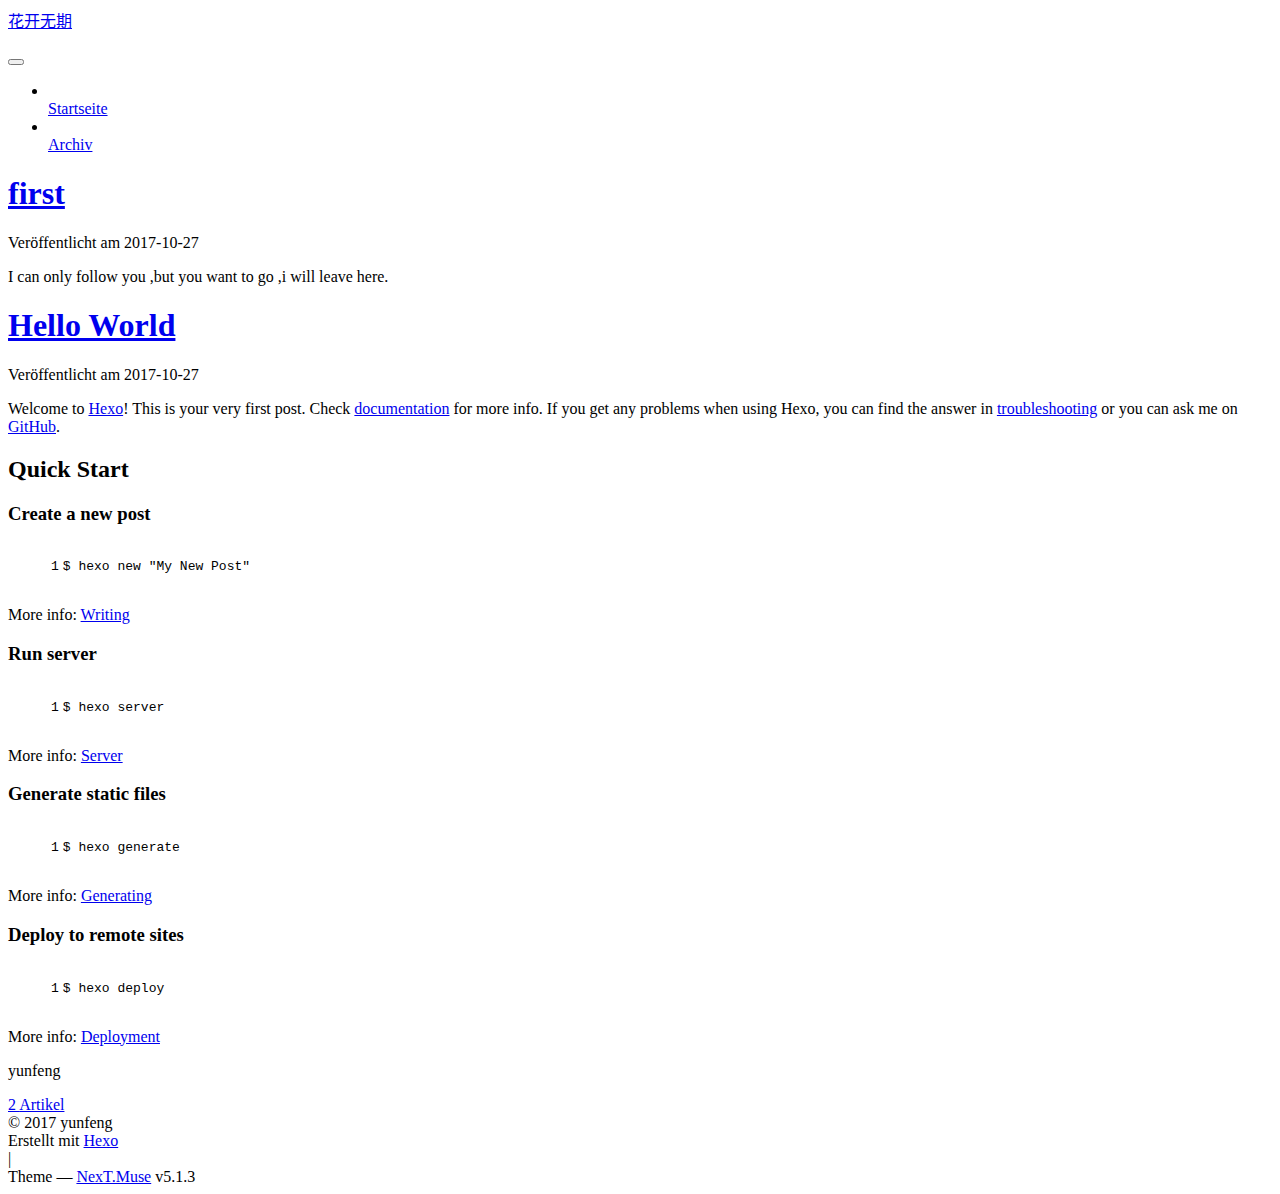
==== commit 837bd9db: "Site updated: 2017-10-27 15:35:54" ====
--- a/index.html
+++ b/index.html
@@ -40,29 +40,29 @@
 
   
   
-  <link href="/lib/fancybox/source/jquery.fancybox.css?v=2.1.5" rel="stylesheet" type="text/css" />
-
-
-
-
-
-
-
-<link href="/lib/font-awesome/css/font-awesome.min.css?v=4.6.2" rel="stylesheet" type="text/css" />
-
-<link href="/css/main.css?v=5.1.3" rel="stylesheet" type="text/css" />
-
-
-  <link rel="apple-touch-icon" sizes="180x180" href="/images/apple-touch-icon-next.png?v=5.1.3">
-
-
-  <link rel="icon" type="image/png" sizes="32x32" href="/images/favicon-32x32-next.png?v=5.1.3">
-
-
-  <link rel="icon" type="image/png" sizes="16x16" href="/images/favicon-16x16-next.png?v=5.1.3">
-
-
-  <link rel="mask-icon" href="/images/logo.svg?v=5.1.3" color="#222">
+  <link href="/blog/lib/fancybox/source/jquery.fancybox.css?v=2.1.5" rel="stylesheet" type="text/css" />
+
+
+
+
+
+
+
+<link href="/blog/lib/font-awesome/css/font-awesome.min.css?v=4.6.2" rel="stylesheet" type="text/css" />
+
+<link href="/blog/css/main.css?v=5.1.3" rel="stylesheet" type="text/css" />
+
+
+  <link rel="apple-touch-icon" sizes="180x180" href="/blog/images/apple-touch-icon-next.png?v=5.1.3">
+
+
+  <link rel="icon" type="image/png" sizes="32x32" href="/blog/images/favicon-32x32-next.png?v=5.1.3">
+
+
+  <link rel="icon" type="image/png" sizes="16x16" href="/blog/images/favicon-16x16-next.png?v=5.1.3">
+
+
+  <link rel="mask-icon" href="/blog/images/logo.svg?v=5.1.3" color="#222">
 
 
 
@@ -81,7 +81,7 @@
 
 <meta property="og:type" content="website">
 <meta property="og:title" content="花开无期">
-<meta property="og:url" content="http://yf.com/index.html">
+<meta property="og:url" content="http://clanadyf.com/blog/index.html">
 <meta property="og:site_name" content="花开无期">
 <meta property="og:locale" content="zh-CN">
 <meta name="twitter:card" content="summary">
@@ -92,7 +92,7 @@
 <script type="text/javascript" id="hexo.configurations">
   var NexT = window.NexT || {};
   var CONFIG = {
-    root: '/',
+    root: '/blog/',
     scheme: 'Muse',
     version: '5.1.3',
     sidebar: {"position":"left","display":"post","offset":12,"b2t":false,"scrollpercent":false,"onmobile":false},
@@ -115,7 +115,7 @@
 
 
 
-  <link rel="canonical" href="http://yf.com/"/>
+  <link rel="canonical" href="http://clanadyf.com/blog/"/>
 
 
 
@@ -150,7 +150,7 @@
     
 
     <div class="custom-logo-site-title">
-      <a href="/"  class="brand" rel="start">
+      <a href="/blog/"  class="brand" rel="start">
         <span class="logo-line-before"><i></i></span>
         <span class="site-title">花开无期</span>
         <span class="logo-line-after"><i></i></span>
@@ -178,21 +178,21 @@
       
         
         <li class="menu-item menu-item-home">
-          <a href="/" rel="section">
+          <a href="/blog/" rel="section">
             
               <i class="menu-item-icon fa fa-fw fa-home"></i> <br />
             
-            Home
+            Startseite
           </a>
         </li>
       
         
         <li class="menu-item menu-item-archives">
-          <a href="/archives/" rel="section">
+          <a href="/blog/archives/" rel="section">
             
               <i class="menu-item-icon fa fa-fw fa-archive"></i> <br />
             
-            Archives
+            Archiv
           </a>
         </li>
       
@@ -229,12 +229,12 @@
   
   
   <div class="post-block">
-    <link itemprop="mainEntityOfPage" href="http://yf.com/2017/10/27/first/">
+    <link itemprop="mainEntityOfPage" href="http://clanadyf.com/blog/blog/2017/10/27/first/">
 
     <span hidden itemprop="author" itemscope itemtype="http://schema.org/Person">
       <meta itemprop="name" content="yunfeng">
       <meta itemprop="description" content="">
-      <meta itemprop="image" content="/images/avatar.gif">
+      <meta itemprop="image" content="/blog/images/avatar.gif">
     </span>
 
     <span hidden itemprop="publisher" itemscope itemtype="http://schema.org/Organization">
@@ -248,7 +248,7 @@
         
           <h1 class="post-title" itemprop="name headline">
                 
-                <a class="post-title-link" href="/2017/10/27/first/" itemprop="url">first</a></h1>
+                <a class="post-title-link" href="/blog/2017/10/27/first/" itemprop="url">first</a></h1>
         
 
         <div class="post-meta">
@@ -258,7 +258,7 @@
                 <i class="fa fa-calendar-o"></i>
               </span>
               
-                <span class="post-meta-item-text">Posted on</span>
+                <span class="post-meta-item-text">Veröffentlicht am</span>
               
               <time title="Post created" itemprop="dateCreated datePublished" datetime="2017-10-27T14:04:47+08:00">
                 2017-10-27
@@ -349,12 +349,12 @@
   
   
   <div class="post-block">
-    <link itemprop="mainEntityOfPage" href="http://yf.com/2017/10/27/hello-world/">
+    <link itemprop="mainEntityOfPage" href="http://clanadyf.com/blog/blog/2017/10/27/hello-world/">
 
     <span hidden itemprop="author" itemscope itemtype="http://schema.org/Person">
       <meta itemprop="name" content="yunfeng">
       <meta itemprop="description" content="">
-      <meta itemprop="image" content="/images/avatar.gif">
+      <meta itemprop="image" content="/blog/images/avatar.gif">
     </span>
 
     <span hidden itemprop="publisher" itemscope itemtype="http://schema.org/Organization">
@@ -368,7 +368,7 @@
         
           <h1 class="post-title" itemprop="name headline">
                 
-                <a class="post-title-link" href="/2017/10/27/hello-world/" itemprop="url">Hello World</a></h1>
+                <a class="post-title-link" href="/blog/2017/10/27/hello-world/" itemprop="url">Hello World</a></h1>
         
 
         <div class="post-meta">
@@ -378,7 +378,7 @@
                 <i class="fa fa-calendar-o"></i>
               </span>
               
-                <span class="post-meta-item-text">Posted on</span>
+                <span class="post-meta-item-text">Veröffentlicht am</span>
               
               <time title="Post created" itemprop="dateCreated datePublished" datetime="2017-10-27T14:02:11+08:00">
                 2017-10-27
@@ -508,10 +508,10 @@
             
               <div class="site-state-item site-state-posts">
               
-                <a href="/archives/">
+                <a href="/blog/archives/">
               
                   <span class="site-state-item-count">2</span>
-                  <span class="site-state-item-name">posts</span>
+                  <span class="site-state-item-name">Artikel</span>
                 </a>
               </div>
             
@@ -563,7 +563,7 @@
 </div>
 
 
-  <div class="powered-by">Powered by <a class="theme-link" target="_blank" href="https://hexo.io">Hexo</a></div>
+  <div class="powered-by">Erstellt mit  <a class="theme-link" target="_blank" href="https://hexo.io">Hexo</a></div>
 
 
 
@@ -630,53 +630,53 @@
 
   
   
-    <script type="text/javascript" src="/lib/jquery/index.js?v=2.1.3"></script>
-  
-
-  
-  
-    <script type="text/javascript" src="/lib/fastclick/lib/fastclick.min.js?v=1.0.6"></script>
-  
-
-  
-  
-    <script type="text/javascript" src="/lib/jquery_lazyload/jquery.lazyload.js?v=1.9.7"></script>
-  
-
-  
-  
-    <script type="text/javascript" src="/lib/velocity/velocity.min.js?v=1.2.1"></script>
-  
-
-  
-  
-    <script type="text/javascript" src="/lib/velocity/velocity.ui.min.js?v=1.2.1"></script>
-  
-
-  
-  
-    <script type="text/javascript" src="/lib/fancybox/source/jquery.fancybox.pack.js?v=2.1.5"></script>
-  
-
-
-  
-
-
-  <script type="text/javascript" src="/js/src/utils.js?v=5.1.3"></script>
-
-  <script type="text/javascript" src="/js/src/motion.js?v=5.1.3"></script>
-
-
-
-  
-  
-
-  
-
-  
-
-
-  <script type="text/javascript" src="/js/src/bootstrap.js?v=5.1.3"></script>
+    <script type="text/javascript" src="/blog/lib/jquery/index.js?v=2.1.3"></script>
+  
+
+  
+  
+    <script type="text/javascript" src="/blog/lib/fastclick/lib/fastclick.min.js?v=1.0.6"></script>
+  
+
+  
+  
+    <script type="text/javascript" src="/blog/lib/jquery_lazyload/jquery.lazyload.js?v=1.9.7"></script>
+  
+
+  
+  
+    <script type="text/javascript" src="/blog/lib/velocity/velocity.min.js?v=1.2.1"></script>
+  
+
+  
+  
+    <script type="text/javascript" src="/blog/lib/velocity/velocity.ui.min.js?v=1.2.1"></script>
+  
+
+  
+  
+    <script type="text/javascript" src="/blog/lib/fancybox/source/jquery.fancybox.pack.js?v=2.1.5"></script>
+  
+
+
+  
+
+
+  <script type="text/javascript" src="/blog/js/src/utils.js?v=5.1.3"></script>
+
+  <script type="text/javascript" src="/blog/js/src/motion.js?v=5.1.3"></script>
+
+
+
+  
+  
+
+  
+
+  
+
+
+  <script type="text/javascript" src="/blog/js/src/bootstrap.js?v=5.1.3"></script>
 
 
 
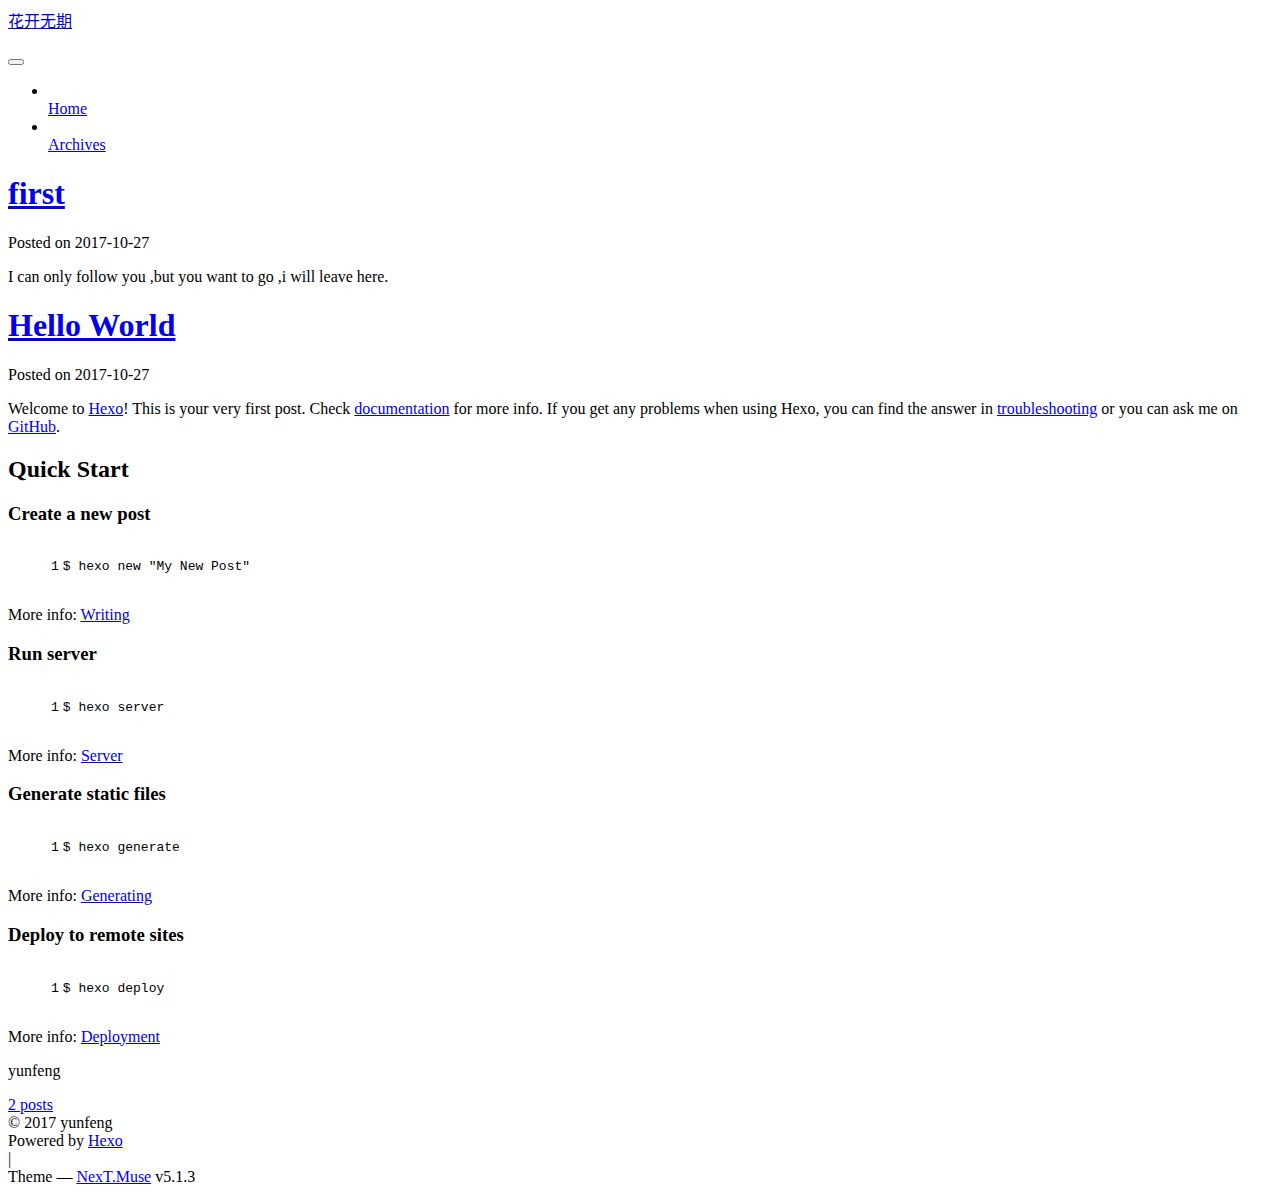
==== commit 84911849: "Site updated: 2017-10-27 15:37:58" ====
--- a/index.html
+++ b/index.html
@@ -182,7 +182,7 @@
             
               <i class="menu-item-icon fa fa-fw fa-home"></i> <br />
             
-            Startseite
+            Home
           </a>
         </li>
       
@@ -192,7 +192,7 @@
             
               <i class="menu-item-icon fa fa-fw fa-archive"></i> <br />
             
-            Archiv
+            Archives
           </a>
         </li>
       
@@ -258,7 +258,7 @@
                 <i class="fa fa-calendar-o"></i>
               </span>
               
-                <span class="post-meta-item-text">Veröffentlicht am</span>
+                <span class="post-meta-item-text">Posted on</span>
               
               <time title="Post created" itemprop="dateCreated datePublished" datetime="2017-10-27T14:04:47+08:00">
                 2017-10-27
@@ -378,7 +378,7 @@
                 <i class="fa fa-calendar-o"></i>
               </span>
               
-                <span class="post-meta-item-text">Veröffentlicht am</span>
+                <span class="post-meta-item-text">Posted on</span>
               
               <time title="Post created" itemprop="dateCreated datePublished" datetime="2017-10-27T14:02:11+08:00">
                 2017-10-27
@@ -511,7 +511,7 @@
                 <a href="/blog/archives/">
               
                   <span class="site-state-item-count">2</span>
-                  <span class="site-state-item-name">Artikel</span>
+                  <span class="site-state-item-name">posts</span>
                 </a>
               </div>
             
@@ -563,7 +563,7 @@
 </div>
 
 
-  <div class="powered-by">Erstellt mit  <a class="theme-link" target="_blank" href="https://hexo.io">Hexo</a></div>
+  <div class="powered-by">Powered by <a class="theme-link" target="_blank" href="https://hexo.io">Hexo</a></div>
 
 
 
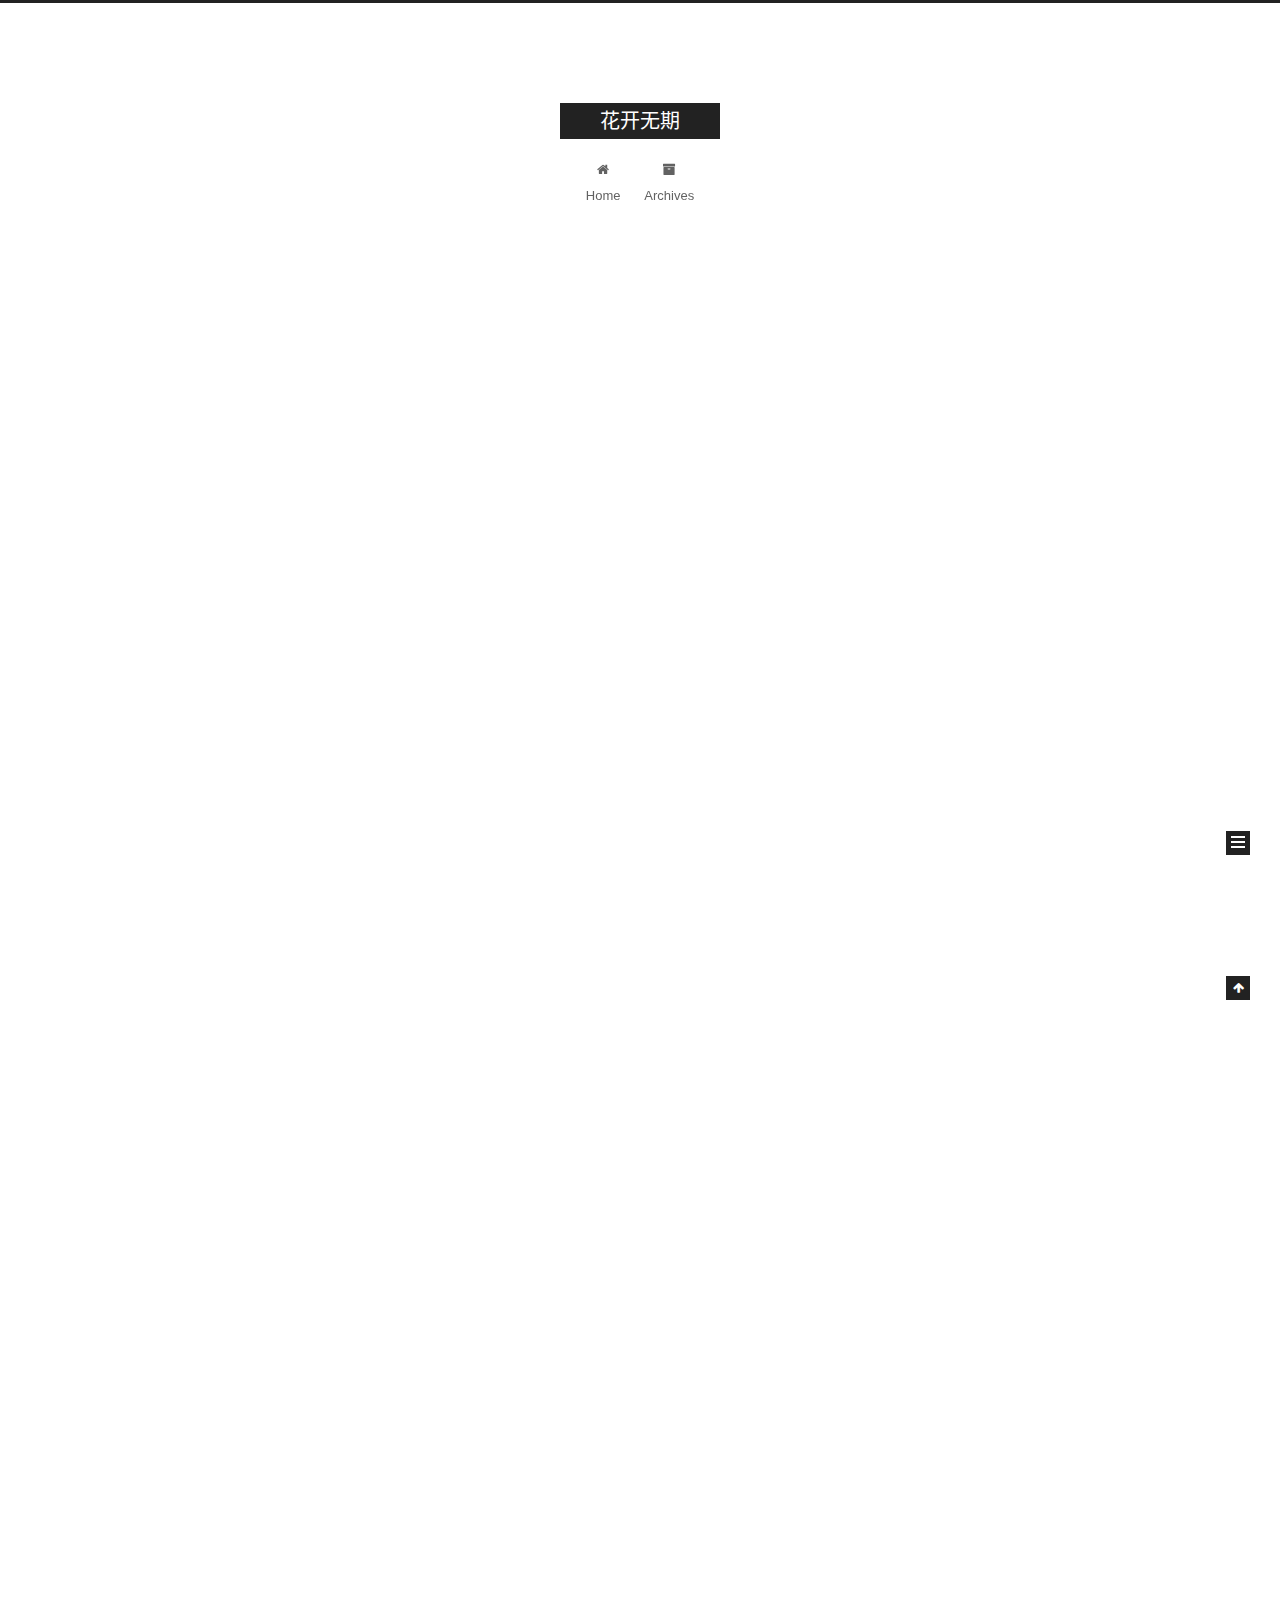
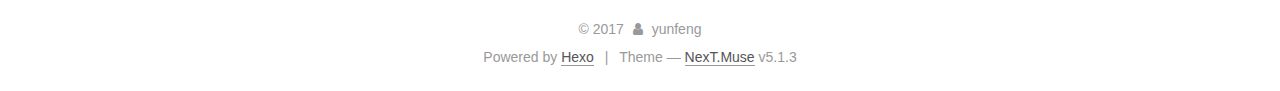
==== commit 4c68d6f3: "Site updated: 2017-10-27 15:40:46" ====
--- a/index.html
+++ b/index.html
@@ -40,29 +40,29 @@
 
   
   
-  <link href="/blog/lib/fancybox/source/jquery.fancybox.css?v=2.1.5" rel="stylesheet" type="text/css" />
-
-
-
-
-
-
-
-<link href="/blog/lib/font-awesome/css/font-awesome.min.css?v=4.6.2" rel="stylesheet" type="text/css" />
-
-<link href="/blog/css/main.css?v=5.1.3" rel="stylesheet" type="text/css" />
-
-
-  <link rel="apple-touch-icon" sizes="180x180" href="/blog/images/apple-touch-icon-next.png?v=5.1.3">
-
-
-  <link rel="icon" type="image/png" sizes="32x32" href="/blog/images/favicon-32x32-next.png?v=5.1.3">
-
-
-  <link rel="icon" type="image/png" sizes="16x16" href="/blog/images/favicon-16x16-next.png?v=5.1.3">
-
-
-  <link rel="mask-icon" href="/blog/images/logo.svg?v=5.1.3" color="#222">
+  <link href="/lib/fancybox/source/jquery.fancybox.css?v=2.1.5" rel="stylesheet" type="text/css" />
+
+
+
+
+
+
+
+<link href="/lib/font-awesome/css/font-awesome.min.css?v=4.6.2" rel="stylesheet" type="text/css" />
+
+<link href="/css/main.css?v=5.1.3" rel="stylesheet" type="text/css" />
+
+
+  <link rel="apple-touch-icon" sizes="180x180" href="/images/apple-touch-icon-next.png?v=5.1.3">
+
+
+  <link rel="icon" type="image/png" sizes="32x32" href="/images/favicon-32x32-next.png?v=5.1.3">
+
+
+  <link rel="icon" type="image/png" sizes="16x16" href="/images/favicon-16x16-next.png?v=5.1.3">
+
+
+  <link rel="mask-icon" href="/images/logo.svg?v=5.1.3" color="#222">
 
 
 
@@ -81,7 +81,7 @@
 
 <meta property="og:type" content="website">
 <meta property="og:title" content="花开无期">
-<meta property="og:url" content="http://clanadyf.com/blog/index.html">
+<meta property="og:url" content="http://clanadyf.com/index.html">
 <meta property="og:site_name" content="花开无期">
 <meta property="og:locale" content="zh-CN">
 <meta name="twitter:card" content="summary">
@@ -92,7 +92,7 @@
 <script type="text/javascript" id="hexo.configurations">
   var NexT = window.NexT || {};
   var CONFIG = {
-    root: '/blog/',
+    root: '/',
     scheme: 'Muse',
     version: '5.1.3',
     sidebar: {"position":"left","display":"post","offset":12,"b2t":false,"scrollpercent":false,"onmobile":false},
@@ -115,7 +115,7 @@
 
 
 
-  <link rel="canonical" href="http://clanadyf.com/blog/"/>
+  <link rel="canonical" href="http://clanadyf.com/"/>
 
 
 
@@ -150,7 +150,7 @@
     
 
     <div class="custom-logo-site-title">
-      <a href="/blog/"  class="brand" rel="start">
+      <a href="/"  class="brand" rel="start">
         <span class="logo-line-before"><i></i></span>
         <span class="site-title">花开无期</span>
         <span class="logo-line-after"><i></i></span>
@@ -178,7 +178,7 @@
       
         
         <li class="menu-item menu-item-home">
-          <a href="/blog/" rel="section">
+          <a href="/" rel="section">
             
               <i class="menu-item-icon fa fa-fw fa-home"></i> <br />
             
@@ -188,7 +188,7 @@
       
         
         <li class="menu-item menu-item-archives">
-          <a href="/blog/archives/" rel="section">
+          <a href="/archives/" rel="section">
             
               <i class="menu-item-icon fa fa-fw fa-archive"></i> <br />
             
@@ -229,12 +229,12 @@
   
   
   <div class="post-block">
-    <link itemprop="mainEntityOfPage" href="http://clanadyf.com/blog/blog/2017/10/27/first/">
+    <link itemprop="mainEntityOfPage" href="http://clanadyf.com/2017/10/27/first/">
 
     <span hidden itemprop="author" itemscope itemtype="http://schema.org/Person">
       <meta itemprop="name" content="yunfeng">
       <meta itemprop="description" content="">
-      <meta itemprop="image" content="/blog/images/avatar.gif">
+      <meta itemprop="image" content="/images/avatar.gif">
     </span>
 
     <span hidden itemprop="publisher" itemscope itemtype="http://schema.org/Organization">
@@ -248,7 +248,7 @@
         
           <h1 class="post-title" itemprop="name headline">
                 
-                <a class="post-title-link" href="/blog/2017/10/27/first/" itemprop="url">first</a></h1>
+                <a class="post-title-link" href="/2017/10/27/first/" itemprop="url">first</a></h1>
         
 
         <div class="post-meta">
@@ -349,12 +349,12 @@
   
   
   <div class="post-block">
-    <link itemprop="mainEntityOfPage" href="http://clanadyf.com/blog/blog/2017/10/27/hello-world/">
+    <link itemprop="mainEntityOfPage" href="http://clanadyf.com/2017/10/27/hello-world/">
 
     <span hidden itemprop="author" itemscope itemtype="http://schema.org/Person">
       <meta itemprop="name" content="yunfeng">
       <meta itemprop="description" content="">
-      <meta itemprop="image" content="/blog/images/avatar.gif">
+      <meta itemprop="image" content="/images/avatar.gif">
     </span>
 
     <span hidden itemprop="publisher" itemscope itemtype="http://schema.org/Organization">
@@ -368,7 +368,7 @@
         
           <h1 class="post-title" itemprop="name headline">
                 
-                <a class="post-title-link" href="/blog/2017/10/27/hello-world/" itemprop="url">Hello World</a></h1>
+                <a class="post-title-link" href="/2017/10/27/hello-world/" itemprop="url">Hello World</a></h1>
         
 
         <div class="post-meta">
@@ -508,7 +508,7 @@
             
               <div class="site-state-item site-state-posts">
               
-                <a href="/blog/archives/">
+                <a href="/archives/">
               
                   <span class="site-state-item-count">2</span>
                   <span class="site-state-item-name">posts</span>
@@ -630,53 +630,53 @@
 
   
   
-    <script type="text/javascript" src="/blog/lib/jquery/index.js?v=2.1.3"></script>
-  
-
-  
-  
-    <script type="text/javascript" src="/blog/lib/fastclick/lib/fastclick.min.js?v=1.0.6"></script>
-  
-
-  
-  
-    <script type="text/javascript" src="/blog/lib/jquery_lazyload/jquery.lazyload.js?v=1.9.7"></script>
-  
-
-  
-  
-    <script type="text/javascript" src="/blog/lib/velocity/velocity.min.js?v=1.2.1"></script>
-  
-
-  
-  
-    <script type="text/javascript" src="/blog/lib/velocity/velocity.ui.min.js?v=1.2.1"></script>
-  
-
-  
-  
-    <script type="text/javascript" src="/blog/lib/fancybox/source/jquery.fancybox.pack.js?v=2.1.5"></script>
-  
-
-
-  
-
-
-  <script type="text/javascript" src="/blog/js/src/utils.js?v=5.1.3"></script>
-
-  <script type="text/javascript" src="/blog/js/src/motion.js?v=5.1.3"></script>
-
-
-
-  
-  
-
-  
-
-  
-
-
-  <script type="text/javascript" src="/blog/js/src/bootstrap.js?v=5.1.3"></script>
+    <script type="text/javascript" src="/lib/jquery/index.js?v=2.1.3"></script>
+  
+
+  
+  
+    <script type="text/javascript" src="/lib/fastclick/lib/fastclick.min.js?v=1.0.6"></script>
+  
+
+  
+  
+    <script type="text/javascript" src="/lib/jquery_lazyload/jquery.lazyload.js?v=1.9.7"></script>
+  
+
+  
+  
+    <script type="text/javascript" src="/lib/velocity/velocity.min.js?v=1.2.1"></script>
+  
+
+  
+  
+    <script type="text/javascript" src="/lib/velocity/velocity.ui.min.js?v=1.2.1"></script>
+  
+
+  
+  
+    <script type="text/javascript" src="/lib/fancybox/source/jquery.fancybox.pack.js?v=2.1.5"></script>
+  
+
+
+  
+
+
+  <script type="text/javascript" src="/js/src/utils.js?v=5.1.3"></script>
+
+  <script type="text/javascript" src="/js/src/motion.js?v=5.1.3"></script>
+
+
+
+  
+  
+
+  
+
+  
+
+
+  <script type="text/javascript" src="/js/src/bootstrap.js?v=5.1.3"></script>
 
 
 
--- a/css/main.css
+++ b/css/main.css
@@ -0,0 +1,2661 @@
+/* normalize.css v3.0.2 | MIT License | git.io/normalize */
+html {
+  font-family: sans-serif; /* 1 */
+  -ms-text-size-adjust: 100%; /* 2 */
+  -webkit-text-size-adjust: 100%; /* 2 */
+}
+body {
+  margin: 0;
+}
+article,
+aside,
+details,
+figcaption,
+figure,
+footer,
+header,
+hgroup,
+main,
+menu,
+nav,
+section,
+summary {
+  display: block;
+}
+audio,
+canvas,
+progress,
+video {
+  display: inline-block; /* 1 */
+  vertical-align: baseline; /* 2 */
+}
+audio:not([controls]) {
+  display: none;
+  height: 0;
+}
+[hidden],
+template {
+  display: none;
+}
+a {
+  background-color: transparent;
+}
+a:active,
+a:hover {
+  outline: 0;
+}
+abbr[title] {
+  border-bottom: 1px dotted;
+}
+b,
+strong {
+  font-weight: bold;
+}
+dfn {
+  font-style: italic;
+}
+h1 {
+  font-size: 2em;
+  margin: 0.67em 0;
+}
+mark {
+  background: #ff0;
+  color: #000;
+}
+small {
+  font-size: 80%;
+}
+sub,
+sup {
+  font-size: 75%;
+  line-height: 0;
+  position: relative;
+  vertical-align: baseline;
+}
+sup {
+  top: -0.5em;
+}
+sub {
+  bottom: -0.25em;
+}
+img {
+  border: 0;
+}
+svg:not(:root) {
+  overflow: hidden;
+}
+figure {
+  margin: 1em 40px;
+}
+hr {
+  -moz-box-sizing: content-box;
+  box-sizing: content-box;
+  height: 0;
+}
+pre {
+  overflow: auto;
+}
+code,
+kbd,
+pre,
+samp {
+  font-family: monospace, monospace;
+  font-size: 1em;
+}
+button,
+input,
+optgroup,
+select,
+textarea {
+  color: inherit; /* 1 */
+  font: inherit; /* 2 */
+  margin: 0; /* 3 */
+}
+button {
+  overflow: visible;
+}
+button,
+select {
+  text-transform: none;
+}
+button,
+html input[type="button"],
+input[type="reset"],
+input[type="submit"] {
+  -webkit-appearance: button; /* 2 */
+  cursor: pointer; /* 3 */
+}
+button[disabled],
+html input[disabled] {
+  cursor: default;
+}
+button::-moz-focus-inner,
+input::-moz-focus-inner {
+  border: 0;
+  padding: 0;
+}
+input {
+  line-height: normal;
+}
+input[type="checkbox"],
+input[type="radio"] {
+  box-sizing: border-box; /* 1 */
+  padding: 0; /* 2 */
+}
+input[type="number"]::-webkit-inner-spin-button,
+input[type="number"]::-webkit-outer-spin-button {
+  height: auto;
+}
+input[type="search"] {
+  -webkit-appearance: textfield; /* 1 */
+  -moz-box-sizing: content-box;
+  -webkit-box-sizing: content-box; /* 2 */
+  box-sizing: content-box;
+}
+input[type="search"]::-webkit-search-cancel-button,
+input[type="search"]::-webkit-search-decoration {
+  -webkit-appearance: none;
+}
+fieldset {
+  border: 1px solid #c0c0c0;
+  margin: 0 2px;
+  padding: 0.35em 0.625em 0.75em;
+}
+legend {
+  border: 0; /* 1 */
+  padding: 0; /* 2 */
+}
+textarea {
+  overflow: auto;
+}
+optgroup {
+  font-weight: bold;
+}
+table {
+  border-collapse: collapse;
+  border-spacing: 0;
+}
+td,
+th {
+  padding: 0;
+}
+::selection {
+  background: #262a30;
+  color: #fff;
+}
+body {
+  position: relative;
+  font-family: 'Lato', "PingFang SC", "Microsoft YaHei", sans-serif;
+  font-size: 14px;
+  line-height: 2;
+  color: #555;
+  background: #fff;
+}
+@media (max-width: 767px) {
+  body {
+    padding-right: 0 !important;
+  }
+}
+@media (min-width: 768px) and (max-width: 991px) {
+  body {
+    padding-right: 0 !important;
+  }
+}
+@media (min-width: 1600px) {
+  body {
+    font-size: 16px;
+  }
+}
+h1,
+h2,
+h3,
+h4,
+h5,
+h6 {
+  margin: 0;
+  padding: 0;
+  font-weight: bold;
+  line-height: 1.5;
+  font-family: 'Lato', "PingFang SC", "Microsoft YaHei", sans-serif;
+}
+h2,
+h3,
+h4,
+h5,
+h6 {
+  margin: 20px 0 15px;
+}
+h1 {
+  font-size: 22px;
+}
+@media (max-width: 767px) {
+  h1 {
+    font-size: 18px;
+  }
+}
+h2 {
+  font-size: 20px;
+}
+@media (max-width: 767px) {
+  h2 {
+    font-size: 16px;
+  }
+}
+h3 {
+  font-size: 18px;
+}
+@media (max-width: 767px) {
+  h3 {
+    font-size: 14px;
+  }
+}
+h4 {
+  font-size: 16px;
+}
+@media (max-width: 767px) {
+  h4 {
+    font-size: 12px;
+  }
+}
+h5 {
+  font-size: 14px;
+}
+@media (max-width: 767px) {
+  h5 {
+    font-size: 10px;
+  }
+}
+h6 {
+  font-size: 12px;
+}
+@media (max-width: 767px) {
+  h6 {
+    font-size: 8px;
+  }
+}
+p {
+  margin: 0 0 20px 0;
+}
+a {
+  color: #555;
+  text-decoration: none;
+  outline: none;
+  border-bottom: 1px solid #999;
+  word-wrap: break-word;
+}
+a:hover {
+  color: #222;
+  border-bottom-color: #222;
+}
+blockquote {
+  margin: 0;
+  padding: 0;
+}
+img {
+  display: block;
+  margin: auto;
+  max-width: 100%;
+  height: auto;
+}
+hr {
+  margin: 40px 0;
+  height: 3px;
+  border: none;
+  background-color: #ddd;
+  background-image: repeating-linear-gradient(-45deg, #fff, #fff 4px, transparent 4px, transparent 8px);
+}
+blockquote {
+  padding: 0 15px;
+  color: #666;
+  border-left: 4px solid #ddd;
+}
+blockquote cite::before {
+  content: "-";
+  padding: 0 5px;
+}
+dt {
+  font-weight: 700;
+}
+dd {
+  margin: 0;
+  padding: 0;
+}
+kbd {
+  border: 1px solid #ccc;
+  border-radius: 0.2em;
+  box-shadow: 0.1em 0.1em 0.2em rgba(0,0,0,0.1);
+  background-color: #f9f9f9;
+  font-family: inherit;
+  background-image: -webkit-linear-gradient(top, #eee, #fff, #eee);
+  padding: 0.1em 0.3em;
+  white-space: nowrap;
+}
+.text-left {
+  text-align: left;
+}
+.text-center {
+  text-align: center;
+}
+.text-right {
+  text-align: right;
+}
+.text-justify {
+  text-align: justify;
+}
+.text-nowrap {
+  white-space: nowrap;
+}
+.text-lowercase {
+  text-transform: lowercase;
+}
+.text-uppercase {
+  text-transform: uppercase;
+}
+.text-capitalize {
+  text-transform: capitalize;
+}
+.center-block {
+  display: block;
+  margin-left: auto;
+  margin-right: auto;
+}
+.clearfix:before,
+.clearfix:after {
+  content: " ";
+  display: table;
+}
+.clearfix:after {
+  clear: both;
+}
+.pullquote {
+  width: 45%;
+}
+.pullquote.left {
+  float: left;
+  margin-left: 5px;
+  margin-right: 10px;
+}
+.pullquote.right {
+  float: right;
+  margin-left: 10px;
+  margin-right: 5px;
+}
+.affix.affix.affix {
+  position: fixed;
+}
+.translation {
+  margin-top: -20px;
+  font-size: 14px;
+  color: #999;
+}
+.scrollbar-measure {
+  width: 100px;
+  height: 100px;
+  overflow: scroll;
+  position: absolute;
+  top: -9999px;
+}
+.use-motion .motion-element {
+  opacity: 0;
+}
+table {
+  margin: 20px 0;
+  width: 100%;
+  border-collapse: collapse;
+  border-spacing: 0;
+  border: 1px solid #ddd;
+  font-size: 14px;
+  table-layout: fixed;
+  word-wrap: break-all;
+}
+table>tbody>tr:nth-of-type(odd) {
+  background-color: #f9f9f9;
+}
+table>tbody>tr:hover {
+  background-color: #f5f5f5;
+}
+caption,
+th,
+td {
+  padding: 8px;
+  text-align: left;
+  vertical-align: middle;
+  font-weight: normal;
+}
+th,
+td {
+  border-bottom: 3px solid #ddd;
+  border-right: 1px solid #eee;
+}
+th {
+  padding-bottom: 10px;
+  font-weight: 700;
+}
+td {
+  border-bottom-width: 1px;
+}
+html,
+body {
+  height: 100%;
+}
+.container {
+  position: relative;
+  min-height: 100%;
+}
+.header-inner {
+  margin: 0 auto;
+  padding: 100px 0 70px;
+  width: 700px;
+}
+@media (min-width: 1600px) {
+  .container .header-inner {
+    width: 900px;
+  }
+}
+.main {
+  padding-bottom: 150px;
+}
+.main-inner {
+  margin: 0 auto;
+  width: 700px;
+}
+@media (min-width: 1600px) {
+  .container .main-inner {
+    width: 900px;
+  }
+}
+.footer {
+  position: absolute;
+  left: 0;
+  bottom: 0;
+  width: 100%;
+  min-height: 50px;
+}
+.footer-inner {
+  box-sizing: border-box;
+  margin: 20px auto;
+  width: 700px;
+}
+@media (min-width: 1600px) {
+  .container .footer-inner {
+    width: 900px;
+  }
+}
+pre,
+.highlight {
+  overflow: auto;
+  margin: 20px 0;
+  padding: 0;
+  font-size: 13px;
+  color: #4d4d4c;
+  background: #f7f7f7;
+  line-height: 1.6;
+}
+pre,
+code {
+  font-family: consolas, Menlo, "PingFang SC", "Microsoft YaHei", monospace;
+}
+code {
+  padding: 2px 4px;
+  word-wrap: break-word;
+  color: #555;
+  background: #eee;
+  border-radius: 3px;
+  font-size: 13px;
+}
+pre {
+  padding: 10px;
+}
+pre code {
+  padding: 0;
+  color: #4d4d4c;
+  background: none;
+  text-shadow: none;
+}
+.highlight {
+  border-radius: 1px;
+}
+.highlight pre {
+  border: none;
+  margin: 0;
+  padding: 10px 0;
+}
+.highlight table {
+  margin: 0;
+  width: auto;
+  border: none;
+}
+.highlight td {
+  border: none;
+  padding: 0;
+}
+.highlight figcaption {
+  font-size: 1em;
+  color: #4d4d4c;
+  line-height: 1em;
+  margin-bottom: 1em;
+}
+.highlight figcaption:before,
+.highlight figcaption:after {
+  content: " ";
+  display: table;
+}
+.highlight figcaption:after {
+  clear: both;
+}
+.highlight figcaption a {
+  float: right;
+  color: #4d4d4c;
+}
+.highlight figcaption a:hover {
+  border-bottom-color: #4d4d4c;
+}
+.highlight .gutter pre {
+  padding-left: 10px;
+  padding-right: 10px;
+  color: #869194;
+  text-align: right;
+  background-color: #eff2f3;
+}
+.highlight .code pre {
+  width: 100%;
+  padding-left: 10px;
+  padding-right: 10px;
+  background-color: #f7f7f7;
+}
+.highlight .line {
+  height: 20px;
+}
+.gutter {
+  -webkit-user-select: none;
+  -moz-user-select: none;
+  -ms-user-select: none;
+  user-select: none;
+}
+.gist table {
+  width: auto;
+}
+.gist table td {
+  border: none;
+}
+pre .deletion {
+  background: #fdd;
+}
+pre .addition {
+  background: #dfd;
+}
+pre .meta {
+  color: #8959a8;
+}
+pre .comment {
+  color: #8e908c;
+}
+pre .variable,
+pre .attribute,
+pre .tag,
+pre .regexp,
+pre .ruby .constant,
+pre .xml .tag .title,
+pre .xml .pi,
+pre .xml .doctype,
+pre .html .doctype,
+pre .css .id,
+pre .css .class,
+pre .css .pseudo {
+  color: #c82829;
+}
+pre .number,
+pre .preprocessor,
+pre .built_in,
+pre .literal,
+pre .params,
+pre .constant,
+pre .command {
+  color: #f5871f;
+}
+pre .ruby .class .title,
+pre .css .rules .attribute,
+pre .string,
+pre .value,
+pre .inheritance,
+pre .header,
+pre .ruby .symbol,
+pre .xml .cdata,
+pre .special,
+pre .number,
+pre .formula {
+  color: #718c00;
+}
+pre .title,
+pre .css .hexcolor {
+  color: #3e999f;
+}
+pre .function,
+pre .python .decorator,
+pre .python .title,
+pre .ruby .function .title,
+pre .ruby .title .keyword,
+pre .perl .sub,
+pre .javascript .title,
+pre .coffeescript .title {
+  color: #4271ae;
+}
+pre .keyword,
+pre .javascript .function {
+  color: #8959a8;
+}
+.full-image.full-image.full-image {
+  border: none;
+  max-width: 100%;
+  width: auto;
+  margin: 20px auto;
+}
+@media (min-width: 992px) {
+  .full-image.full-image.full-image {
+    max-width: none;
+    width: 110%;
+    margin: 25px -5%;
+  }
+}
+.blockquote-center,
+.page-home .post-type-quote blockquote,
+.page-post-detail .post-type-quote blockquote {
+  position: relative;
+  margin: 40px 0;
+  padding: 0;
+  border-left: none;
+  text-align: center;
+}
+.blockquote-center::before,
+.page-home .post-type-quote blockquote::before,
+.page-post-detail .post-type-quote blockquote::before,
+.blockquote-center::after,
+.page-home .post-type-quote blockquote::after,
+.page-post-detail .post-type-quote blockquote::after {
+  position: absolute;
+  content: ' ';
+  display: block;
+  width: 100%;
+  height: 24px;
+  opacity: 0.2;
+  background-repeat: no-repeat;
+  background-position: 0 -6px;
+  background-size: 22px 22px;
+}
+.blockquote-center::before,
+.page-home .post-type-quote blockquote::before,
+.page-post-detail .post-type-quote blockquote::before {
+  top: -20px;
+  background-image: url("../images/quote-l.svg");
+  border-top: 1px solid #ccc;
+}
+.blockquote-center::after,
+.page-home .post-type-quote blockquote::after,
+.page-post-detail .post-type-quote blockquote::after {
+  bottom: -20px;
+  background-image: url("../images/quote-r.svg");
+  border-bottom: 1px solid #ccc;
+  background-position: 100% 8px;
+}
+.blockquote-center p,
+.page-home .post-type-quote blockquote p,
+.page-post-detail .post-type-quote blockquote p,
+.blockquote-center div,
+.page-home .post-type-quote blockquote div,
+.page-post-detail .post-type-quote blockquote div {
+  text-align: center;
+}
+.post .post-body .group-picture img {
+  box-sizing: border-box;
+  padding: 0 3px;
+  border: none;
+}
+.post .group-picture-row {
+  overflow: hidden;
+  margin-top: 6px;
+}
+.post .group-picture-row:first-child {
+  margin-top: 0;
+}
+.post .group-picture-column {
+  float: left;
+}
+.page-post-detail .post-body .group-picture-column {
+  float: none;
+  margin-top: 10px;
+  width: auto !important;
+}
+.page-post-detail .post-body .group-picture-column img {
+  margin: 0 auto;
+}
+.page-archive .group-picture-container {
+  overflow: hidden;
+}
+.page-archive .group-picture-row {
+  float: left;
+}
+.page-archive .group-picture-row:first-child {
+  margin-top: 6px;
+}
+.page-archive .group-picture-column {
+  max-width: 150px;
+  max-height: 150px;
+}
+.post-body .note {
+  position: relative;
+  padding: 15px;
+  margin-bottom: 20px;
+  border: 1px solid #eee;
+  border-left-width: 5px;
+  border-radius: 3px;
+}
+.post-body .note h2,
+.post-body .note h3,
+.post-body .note h4,
+.post-body .note h5,
+.post-body .note h6 {
+  margin-top: 0;
+  margin-bottom: 0;
+  border-bottom: initial;
+  padding-top: 0 !important;
+}
+.post-body .note p:first-child,
+.post-body .note ul:first-child,
+.post-body .note ol:first-child,
+.post-body .note table:first-child,
+.post-body .note pre:first-child,
+.post-body .note blockquote:first-child {
+  margin-top: 0;
+}
+.post-body .note p:last-child,
+.post-body .note ul:last-child,
+.post-body .note ol:last-child,
+.post-body .note table:last-child,
+.post-body .note pre:last-child,
+.post-body .note blockquote:last-child {
+  margin-bottom: 0;
+}
+.post-body .note.default {
+  border-left-color: #777;
+}
+.post-body .note.default h2,
+.post-body .note.default h3,
+.post-body .note.default h4,
+.post-body .note.default h5,
+.post-body .note.default h6 {
+  color: #777;
+}
+.post-body .note.primary {
+  border-left-color: #6f42c1;
+}
+.post-body .note.primary h2,
+.post-body .note.primary h3,
+.post-body .note.primary h4,
+.post-body .note.primary h5,
+.post-body .note.primary h6 {
+  color: #6f42c1;
+}
+.post-body .note.info {
+  border-left-color: #428bca;
+}
+.post-body .note.info h2,
+.post-body .note.info h3,
+.post-body .note.info h4,
+.post-body .note.info h5,
+.post-body .note.info h6 {
+  color: #428bca;
+}
+.post-body .note.success {
+  border-left-color: #5cb85c;
+}
+.post-body .note.success h2,
+.post-body .note.success h3,
+.post-body .note.success h4,
+.post-body .note.success h5,
+.post-body .note.success h6 {
+  color: #5cb85c;
+}
+.post-body .note.warning {
+  border-left-color: #f0ad4e;
+}
+.post-body .note.warning h2,
+.post-body .note.warning h3,
+.post-body .note.warning h4,
+.post-body .note.warning h5,
+.post-body .note.warning h6 {
+  color: #f0ad4e;
+}
+.post-body .note.danger {
+  border-left-color: #d9534f;
+}
+.post-body .note.danger h2,
+.post-body .note.danger h3,
+.post-body .note.danger h4,
+.post-body .note.danger h5,
+.post-body .note.danger h6 {
+  color: #d9534f;
+}
+.post-body .label {
+  display: inline;
+  padding: 0 2px;
+  white-space: nowrap;
+}
+.post-body .label.default {
+  background-color: #f0f0f0;
+}
+.post-body .label.primary {
+  background-color: #efe6f7;
+}
+.post-body .label.info {
+  background-color: #e5f2f8;
+}
+.post-body .label.success {
+  background-color: #e7f4e9;
+}
+.post-body .label.warning {
+  background-color: #fcf6e1;
+}
+.post-body .label.danger {
+  background-color: #fae8eb;
+}
+.post-body .tabs {
+  position: relative;
+  display: block;
+  margin-bottom: 20px;
+  padding-top: 10px;
+}
+.post-body .tabs ul.nav-tabs {
+  margin: 0;
+  padding: 0;
+  display: flex;
+  margin-bottom: -1px;
+}
+@media (max-width: 413px) {
+  .post-body .tabs ul.nav-tabs {
+    display: block;
+    margin-bottom: 5px;
+  }
+}
+.post-body .tabs ul.nav-tabs li.tab {
+  list-style-type: none !important;
+  margin: 0 0.25em 0 0;
+  border-top: 3px solid transparent;
+  border-left: 1px solid transparent;
+  border-right: 1px solid transparent;
+}
+@media (max-width: 413px) {
+  .post-body .tabs ul.nav-tabs li.tab {
+    margin: initial;
+    border-top: 1px solid transparent;
+    border-left: 3px solid transparent;
+    border-right: 1px solid transparent;
+    border-bottom: 1px solid transparent;
+  }
+}
+.post-body .tabs ul.nav-tabs li.tab a {
+  outline: 0;
+  border-bottom: initial;
+  display: block;
+  line-height: 1.8em;
+  padding: 0.25em 0.75em;
+  transition-duration: 0.2s;
+  transition-timing-function: ease-out;
+  transition-delay: 0s;
+}
+.post-body .tabs ul.nav-tabs li.tab a i {
+  width: 1.285714285714286em;
+}
+.post-body .tabs ul.nav-tabs li.tab.active {
+  border-top: 3px solid #fc6423;
+  border-left: 1px solid #ddd;
+  border-right: 1px solid #ddd;
+  background-color: #fff;
+}
+@media (max-width: 413px) {
+  .post-body .tabs ul.nav-tabs li.tab.active {
+    border-top: 1px solid #ddd;
+    border-left: 3px solid #fc6423;
+    border-right: 1px solid #ddd;
+    border-bottom: 1px solid #ddd;
+  }
+}
+.post-body .tabs ul.nav-tabs li.tab.active a {
+  cursor: default;
+  color: #555;
+}
+.post-body .tabs .tab-content {
+  background-color: #fff;
+}
+.post-body .tabs .tab-content .tab-pane {
+  border: 1px solid #ddd;
+  padding: 20px 20px 0 20px;
+}
+.post-body .tabs .tab-content .tab-pane:not(.active) {
+  display: none !important;
+}
+.post-body .tabs .tab-content .tab-pane.active {
+  display: block !important;
+}
+.btn {
+  display: inline-block;
+  padding: 0 20px;
+  font-size: 14px;
+  color: #fff;
+  background: #222;
+  border: 2px solid #222;
+  text-decoration: none;
+  border-radius: 0;
+  transition-property: background-color;
+  transition-duration: 0.2s;
+  transition-timing-function: ease-in-out;
+  transition-delay: 0s;
+  line-height: 2;
+}
+.btn:hover {
+  border-color: #222;
+  color: #222;
+  background: #fff;
+}
+.btn +.btn {
+  margin: 0 0 8px 8px;
+}
+.btn .fa-fw {
+  width: 1.285714285714286em;
+  text-align: left;
+}
+.btn-bar {
+  display: block;
+  width: 22px;
+  height: 2px;
+  background: #555;
+  border-radius: 1px;
+}
+.btn-bar+.btn-bar {
+  margin-top: 4px;
+}
+.pagination {
+  margin: 120px 0 40px;
+  text-align: center;
+  border-top: 1px solid #eee;
+}
+.page-number-basic,
+.pagination .prev,
+.pagination .next,
+.pagination .page-number,
+.pagination .space {
+  display: inline-block;
+  position: relative;
+  top: -1px;
+  margin: 0 10px;
+  padding: 0 11px;
+}
+@media (max-width: 767px) {
+  .page-number-basic,
+  .pagination .prev,
+  .pagination .next,
+  .pagination .page-number,
+  .pagination .space {
+    margin: 0 5px;
+  }
+}
+.pagination .prev,
+.pagination .next,
+.pagination .page-number {
+  border-bottom: 0;
+  border-top: 1px solid #eee;
+  transition-property: border-color;
+  transition-duration: 0.2s;
+  transition-timing-function: ease-in-out;
+  transition-delay: 0s;
+}
+.pagination .prev:hover,
+.pagination .next:hover,
+.pagination .page-number:hover {
+  border-top-color: #222;
+}
+.pagination .space {
+  padding: 0;
+  margin: 0;
+}
+.pagination .prev {
+  margin-left: 0;
+}
+.pagination .next {
+  margin-right: 0;
+}
+.pagination .page-number.current {
+  color: #fff;
+  background: #ccc;
+  border-top-color: #ccc;
+}
+@media (max-width: 767px) {
+  .pagination {
+    border-top: none;
+  }
+  .pagination .prev,
+  .pagination .next,
+  .pagination .page-number {
+    margin-bottom: 10px;
+    border-top: 0;
+    border-bottom: 1px solid #eee;
+    padding: 0 10px;
+  }
+  .pagination .prev:hover,
+  .pagination .next:hover,
+  .pagination .page-number:hover {
+    border-bottom-color: #222;
+  }
+}
+.comments {
+  margin: 60px 20px 0;
+}
+.tag-cloud {
+  text-align: center;
+}
+.tag-cloud a {
+  display: inline-block;
+  margin: 10px;
+}
+.back-to-top {
+  box-sizing: border-box;
+  position: fixed;
+  bottom: -100px;
+  right: 30px;
+  z-index: 1050;
+  padding: 0 6px;
+  width: 24px;
+  background: #222;
+  font-size: 12px;
+  opacity: 1;
+  color: #fff;
+  cursor: pointer;
+  text-align: center;
+  -webkit-transform: translateZ(0);
+  transition-property: bottom;
+  transition-duration: 0.2s;
+  transition-timing-function: ease-in-out;
+  transition-delay: 0s;
+}
+@media (min-width: 768px) and (max-width: 991px) {
+  .back-to-top {
+    display: none !important;
+  }
+}
+@media (max-width: 767px) {
+  .back-to-top {
+    display: none !important;
+  }
+}
+.back-to-top.back-to-top-on {
+  bottom: 19px;
+}
+.header {
+  background: transparent;
+}
+.header-inner {
+  position: relative;
+}
+.headband {
+  height: 3px;
+  background: #222;
+}
+.site-meta {
+  margin: 0;
+  text-align: center;
+}
+@media (max-width: 767px) {
+  .site-meta {
+    text-align: center;
+  }
+}
+.brand {
+  position: relative;
+  display: inline-block;
+  padding: 0 40px;
+  color: #fff;
+  background: #222;
+  border-bottom: none;
+}
+.brand:hover {
+  color: #fff;
+}
+.logo {
+  display: inline-block;
+  margin-right: 5px;
+  line-height: 36px;
+  vertical-align: top;
+}
+.site-title {
+  display: inline-block;
+  vertical-align: top;
+  line-height: 36px;
+  font-size: 20px;
+  font-weight: normal;
+  font-family: 'Lato', "PingFang SC", "Microsoft YaHei", sans-serif;
+}
+.site-subtitle {
+  margin-top: 10px;
+  font-size: 13px;
+  color: #999;
+}
+.use-motion .brand {
+  opacity: 0;
+}
+.use-motion .logo,
+.use-motion .site-title,
+.use-motion .site-subtitle {
+  opacity: 0;
+  position: relative;
+  top: -10px;
+}
+.site-nav-toggle {
+  display: none;
+  position: absolute;
+  top: 10px;
+  left: 10px;
+}
+@media (max-width: 767px) {
+  .site-nav-toggle {
+    display: block;
+  }
+}
+.site-nav-toggle button {
+  margin-top: 2px;
+  padding: 9px 10px;
+  background: transparent;
+  border: none;
+}
+@media (max-width: 767px) {
+  .site-nav {
+    display: none;
+    margin: 0 -10px;
+    padding: 0 10px;
+    clear: both;
+    border-top: 1px solid #ddd;
+  }
+}
+@media (min-width: 768px) and (max-width: 991px) {
+  .site-nav {
+    display: block !important;
+  }
+}
+@media (min-width: 992px) {
+  .site-nav {
+    display: block !important;
+  }
+}
+.menu {
+  margin-top: 20px;
+  padding-left: 0;
+  text-align: center;
+}
+.menu .menu-item {
+  display: inline-block;
+  margin: 0 10px;
+  list-style: none;
+}
+@media screen and (max-width: 767px) {
+  .menu .menu-item {
+    margin-top: 10px;
+  }
+}
+.menu .menu-item a {
+  display: block;
+  font-size: 13px;
+  line-height: inherit;
+  border-bottom: 1px solid transparent;
+  transition-property: border-color;
+  transition-duration: 0.2s;
+  transition-timing-function: ease-in-out;
+  transition-delay: 0s;
+}
+.menu .menu-item a:hover {
+  border-bottom-color: #222;
+}
+.menu .menu-item .fa {
+  margin-right: 5px;
+}
+.use-motion .menu-item {
+  opacity: 0;
+}
+.post-body {
+  font-family: 'Lato', "PingFang SC", "Microsoft YaHei", sans-serif;
+}
+@media (max-width: 767px) {
+  .post-body {
+    word-break: break-word;
+  }
+}
+.post-body .fancybox img {
+  display: block !important;
+  margin: 0 auto;
+  cursor: pointer;
+  cursor: zoom-in;
+  cursor: -webkit-zoom-in;
+}
+.post-body .image-caption,
+.post-body .figure .caption {
+  margin: -20px auto 15px;
+  text-align: center;
+  font-size: 14px;
+  color: #999;
+  font-weight: bold;
+  line-height: 1;
+}
+.post-sticky-flag {
+  display: inline-block;
+  font-size: 16px;
+  -ms-transform: rotate(30deg);
+  -webkit-transform: rotate(30deg);
+  -moz-transform: rotate(30deg);
+  -ms-transform: rotate(30deg);
+  -o-transform: rotate(30deg);
+  transform: rotate(30deg);
+}
+.use-motion .post-block,
+.use-motion .pagination,
+.use-motion .comments {
+  opacity: 0;
+}
+.use-motion .post-header {
+  opacity: 0;
+}
+.use-motion .post-body {
+  opacity: 0;
+}
+.use-motion .collection-title {
+  opacity: 0;
+}
+.posts-expand {
+  padding-top: 40px;
+}
+@media (max-width: 767px) {
+  .posts-expand {
+    margin: 0 20px;
+  }
+  .post-body pre .gutter pre {
+    padding-right: 10px;
+  }
+  .post-body .highlight {
+    margin-left: 0px;
+    margin-right: 0px;
+    padding: 0;
+  }
+  .post-body .highlight .gutter pre {
+    padding-right: 10px;
+  }
+}
+@media (min-width: 992px) {
+  .posts-expand .post-body {
+    text-align: justify;
+  }
+}
+.posts-expand .post-body h2,
+.posts-expand .post-body h3,
+.posts-expand .post-body h4,
+.posts-expand .post-body h5,
+.posts-expand .post-body h6 {
+  padding-top: 10px;
+}
+.posts-expand .post-body h2 .header-anchor,
+.posts-expand .post-body h3 .header-anchor,
+.posts-expand .post-body h4 .header-anchor,
+.posts-expand .post-body h5 .header-anchor,
+.posts-expand .post-body h6 .header-anchor {
+  float: right;
+  margin-left: 10px;
+  color: #ccc;
+  border-bottom-style: none;
+  visibility: hidden;
+}
+.posts-expand .post-body h2 .header-anchor:hover,
+.posts-expand .post-body h3 .header-anchor:hover,
+.posts-expand .post-body h4 .header-anchor:hover,
+.posts-expand .post-body h5 .header-anchor:hover,
+.posts-expand .post-body h6 .header-anchor:hover {
+  color: inherit;
+}
+.posts-expand .post-body h2:hover .header-anchor,
+.posts-expand .post-body h3:hover .header-anchor,
+.posts-expand .post-body h4:hover .header-anchor,
+.posts-expand .post-body h5:hover .header-anchor,
+.posts-expand .post-body h6:hover .header-anchor {
+  visibility: visible;
+}
+.posts-expand .post-body ul li {
+  list-style: circle;
+}
+.posts-expand .post-body img {
+  box-sizing: border-box;
+  margin: auto;
+  padding: 3px;
+  border: 1px solid #ddd;
+}
+.posts-expand .post-body .fancybox img {
+  margin: 0 auto 25px;
+}
+@media (max-width: 767px) {
+  .posts-collapse {
+    margin: 0 20px;
+  }
+  .posts-collapse .post-title,
+  .posts-collapse .post-meta {
+    display: block;
+    width: auto;
+    text-align: left;
+  }
+}
+.posts-collapse {
+  position: relative;
+  z-index: 1010;
+  margin-left: 55px;
+}
+.posts-collapse::after {
+  content: " ";
+  position: absolute;
+  top: 20px;
+  left: 0;
+  margin-left: -2px;
+  width: 4px;
+  height: 100%;
+  background: #f5f5f5;
+  z-index: -1;
+}
+@media (max-width: 767px) {
+  .posts-collapse {
+    margin: 0 20px;
+  }
+}
+.posts-collapse .collection-title {
+  position: relative;
+  margin: 60px 0;
+}
+.posts-collapse .collection-title h1,
+.posts-collapse .collection-title h2 {
+  margin-left: 20px;
+}
+.posts-collapse .collection-title small {
+  color: #bbb;
+  margin-left: 5px;
+}
+.posts-collapse .collection-title::before {
+  content: " ";
+  position: absolute;
+  left: 0;
+  top: 50%;
+  margin-left: -4px;
+  margin-top: -4px;
+  width: 8px;
+  height: 8px;
+  background: #bbb;
+  border-radius: 50%;
+}
+.posts-collapse .post {
+  margin: 30px 0;
+}
+.posts-collapse .post-header {
+  position: relative;
+  transition-duration: 0.2s;
+  transition-timing-function: ease-in-out;
+  transition-delay: 0s;
+  transition-property: border;
+  border-bottom: 1px dashed #ccc;
+}
+.posts-collapse .post-header::before {
+  content: " ";
+  position: absolute;
+  left: 0;
+  top: 12px;
+  width: 6px;
+  height: 6px;
+  margin-left: -4px;
+  background: #bbb;
+  border-radius: 50%;
+  border: 1px solid #fff;
+  transition-duration: 0.2s;
+  transition-timing-function: ease-in-out;
+  transition-delay: 0s;
+  transition-property: background;
+}
+.posts-collapse .post-header:hover {
+  border-bottom-color: #666;
+}
+.posts-collapse .post-header:hover::before {
+  background: #222;
+}
+.posts-collapse .post-meta {
+  position: absolute;
+  font-size: 12px;
+  left: 20px;
+  top: 5px;
+}
+.posts-collapse .post-comments-count {
+  display: none;
+}
+.posts-collapse .post-title {
+  margin-left: 60px;
+  font-size: 16px;
+  font-weight: normal;
+  line-height: inherit;
+}
+.posts-collapse .post-title::after {
+  margin-left: 3px;
+  opacity: 0.6;
+}
+.posts-collapse .post-title a {
+  color: #666;
+  border-bottom: none;
+}
+.page-home .post-type-quote .post-header,
+.page-post-detail .post-type-quote .post-header,
+.page-home .post-type-quote .post-tags,
+.page-post-detail .post-type-quote .post-tags {
+  display: none;
+}
+.posts-expand .post-title {
+  text-align: center;
+  word-break: break-word;
+  font-weight: 400;
+}
+.posts-expand .post-title-link {
+  display: inline-block;
+  position: relative;
+  color: #555;
+  border-bottom: none;
+  line-height: 1.2;
+  vertical-align: top;
+}
+.posts-expand .post-title-link::before {
+  content: "";
+  position: absolute;
+  width: 100%;
+  height: 2px;
+  bottom: 0;
+  left: 0;
+  background-color: #000;
+  visibility: hidden;
+  -webkit-transform: scaleX(0);
+  -moz-transform: scaleX(0);
+  -ms-transform: scaleX(0);
+  -o-transform: scaleX(0);
+  transform: scaleX(0);
+  transition-duration: 0.2s;
+  transition-timing-function: ease-in-out;
+  transition-delay: 0s;
+}
+.posts-expand .post-title-link:hover::before {
+  visibility: visible;
+  -webkit-transform: scaleX(1);
+  -moz-transform: scaleX(1);
+  -ms-transform: scaleX(1);
+  -o-transform: scaleX(1);
+  transform: scaleX(1);
+}
+.posts-expand .post-title-link .fa {
+  font-size: 16px;
+}
+.posts-expand .post-meta {
+  margin: 3px 0 60px 0;
+  color: #999;
+  font-family: 'Lato', "PingFang SC", "Microsoft YaHei", sans-serif;
+  font-size: 12px;
+  text-align: center;
+}
+.posts-expand .post-meta .post-category-list {
+  display: inline-block;
+  margin: 0;
+  padding: 3px;
+}
+.posts-expand .post-meta .post-category-list-link {
+  color: #999;
+}
+.posts-expand .post-meta .post-description {
+  font-size: 14px;
+  margin-top: 2px;
+}
+.post-meta-divider {
+  margin: 0 0.5em;
+}
+.post-meta-item-icon {
+  margin-right: 3px;
+}
+@media (min-width: 768px) and (max-width: 991px) {
+  .post-meta-item-icon {
+    display: inline-block;
+  }
+}
+@media (max-width: 767px) {
+  .post-meta-item-icon {
+    display: inline-block;
+  }
+}
+@media (min-width: 768px) and (max-width: 991px) {
+  .post-meta-item-text {
+    display: none;
+  }
+}
+@media (max-width: 767px) {
+  .post-meta-item-text {
+    display: none;
+  }
+}
+@media (max-width: 767px) {
+  .posts-expand .post-comments-count {
+    display: none;
+  }
+}
+.post-button {
+  margin-top: 40px;
+}
+.posts-expand .post-tags {
+  margin-top: 40px;
+  text-align: center;
+}
+.posts-expand .post-tags a {
+  display: inline-block;
+  margin-right: 10px;
+  font-size: 13px;
+}
+.post-nav {
+  display: table;
+  margin-top: 15px;
+  width: 100%;
+  border-top: 1px solid #eee;
+}
+.post-nav-divider {
+  display: table-cell;
+  width: 10%;
+}
+.post-nav-item {
+  display: table-cell;
+  padding: 10px 0 0 0;
+  width: 45%;
+  vertical-align: top;
+}
+.post-nav-item a {
+  position: relative;
+  display: block;
+  line-height: 25px;
+  font-size: 14px;
+  color: #555;
+  border-bottom: none;
+}
+.post-nav-item a:hover {
+  color: #222;
+  border-bottom: none;
+}
+.post-nav-item a:active {
+  top: 2px;
+}
+.post-nav-item .fa {
+  position: absolute;
+  top: 8px;
+  left: 0;
+  font-size: 12px;
+}
+.post-nav-next a {
+  padding-left: 15px;
+}
+.post-nav-prev {
+  text-align: right;
+}
+.post-nav-prev a {
+  padding-right: 15px;
+}
+.post-nav-prev .fa {
+  right: 0;
+  left: auto;
+}
+.posts-expand .post-eof {
+  display: block;
+  margin: 80px auto 60px;
+  width: 8%;
+  height: 1px;
+  background: #ccc;
+  text-align: center;
+}
+.post:last-child .post-eof.post-eof.post-eof {
+  display: none;
+}
+.post-gallery {
+  display: table;
+  table-layout: fixed;
+  width: 100%;
+  border-collapse: separate;
+}
+.post-gallery-row {
+  display: table-row;
+}
+.post-gallery .post-gallery-img {
+  display: table-cell;
+  text-align: center;
+  vertical-align: middle;
+  border: none;
+}
+.post-gallery .post-gallery-img img {
+  max-width: 100%;
+  max-height: 100%;
+  border: none;
+}
+.fancybox-close,
+.fancybox-close:hover {
+  border: none;
+}
+.rtl.post-body p,
+.rtl.post-body a,
+.rtl.post-body h1,
+.rtl.post-body h2,
+.rtl.post-body h3,
+.rtl.post-body h4,
+.rtl.post-body h5,
+.rtl.post-body h6,
+.rtl.post-body li,
+.rtl.post-body ul,
+.rtl.post-body ol {
+  direction: rtl;
+  font-family: UKIJ Ekran;
+}
+.rtl.post-title {
+  font-family: UKIJ Ekran;
+}
+.sidebar {
+  position: fixed;
+  right: 0;
+  top: 0;
+  bottom: 0;
+  width: 0;
+  z-index: 1040;
+  box-shadow: inset 0 2px 6px #000;
+  background: #222;
+  -webkit-transform: translateZ(0);
+}
+.sidebar a {
+  color: #999;
+  border-bottom-color: #555;
+}
+.sidebar a:hover {
+  color: #eee;
+}
+@media (min-width: 768px) and (max-width: 991px) {
+  .sidebar {
+    display: none !important;
+  }
+}
+@media (max-width: 767px) {
+  .sidebar {
+    display: none !important;
+  }
+}
+.sidebar-inner {
+  position: relative;
+  padding: 20px 10px;
+  color: #999;
+  text-align: center;
+}
+.site-overview-wrap {
+  overflow: hidden;
+}
+.site-overview {
+  overflow-y: auto;
+  overflow-x: hidden;
+}
+.sidebar-toggle {
+  position: fixed;
+  right: 30px;
+  bottom: 45px;
+  width: 14px;
+  height: 14px;
+  padding: 5px;
+  background: #222;
+  line-height: 0;
+  z-index: 1050;
+  cursor: pointer;
+  -webkit-transform: translateZ(0);
+}
+@media (min-width: 768px) and (max-width: 991px) {
+  .sidebar-toggle {
+    display: none !important;
+  }
+}
+@media (max-width: 767px) {
+  .sidebar-toggle {
+    display: none !important;
+  }
+}
+.sidebar-toggle-line {
+  position: relative;
+  display: inline-block;
+  vertical-align: top;
+  height: 2px;
+  width: 100%;
+  background: #fff;
+  margin-top: 3px;
+}
+.sidebar-toggle-line:first-child {
+  margin-top: 0;
+}
+.site-author-image {
+  display: block;
+  margin: 0 auto;
+  padding: 2px;
+  max-width: 96px;
+  height: auto;
+  border: 2px solid #333;
+}
+.site-author-name {
+  margin: 5px 0 0;
+  text-align: center;
+  color: #f5f5f5;
+  font-weight: normal;
+}
+.site-description {
+  margin-top: 5px;
+  text-align: center;
+  font-size: 14px;
+  color: #999;
+}
+.site-state {
+  overflow: hidden;
+  line-height: 1.4;
+  white-space: nowrap;
+  text-align: center;
+}
+.site-state-item {
+  display: inline-block;
+  padding: 0 15px;
+  border-left: 1px solid #333;
+}
+.site-state-item:first-child {
+  border-left: none;
+}
+.site-state-item a {
+  border-bottom: none;
+}
+.site-state-item-count {
+  display: block;
+  text-align: center;
+  color: inherit;
+  font-weight: 600;
+  font-size: 18px;
+}
+.site-state-item-name {
+  font-size: 13px;
+  color: inherit;
+}
+.feed-link {
+  margin-top: 20px;
+}
+.feed-link a {
+  display: inline-block;
+  padding: 0 15px;
+  color: #fc6423;
+  border: 1px solid #fc6423;
+  border-radius: 4px;
+}
+.feed-link a i {
+  color: #fc6423;
+  font-size: 14px;
+}
+.feed-link a:hover {
+  color: #fff;
+  background: #fc6423;
+}
+.feed-link a:hover i {
+  color: #fff;
+}
+.links-of-author {
+  margin-top: 20px;
+}
+.links-of-author a {
+  display: inline-block;
+  vertical-align: middle;
+  margin-right: 10px;
+  margin-bottom: 10px;
+  border-bottom-color: #555;
+  font-size: 13px;
+}
+.links-of-author a:before {
+  display: inline-block;
+  vertical-align: middle;
+  margin-right: 3px;
+  content: " ";
+  width: 4px;
+  height: 4px;
+  border-radius: 50%;
+  background: #fa5eff;
+}
+.links-of-blogroll {
+  font-size: 13px;
+}
+.links-of-blogroll-title {
+  margin-top: 20px;
+  font-size: 14px;
+  font-weight: 600;
+}
+.links-of-blogroll-list {
+  margin: 0;
+  padding: 0;
+  list-style: none;
+}
+.links-of-blogroll-item {
+  padding: 2px 10px;
+}
+.links-of-blogroll-item a {
+  max-width: 280px;
+  box-sizing: border-box;
+  display: inline-block;
+  overflow: hidden;
+  white-space: nowrap;
+  text-overflow: ellipsis;
+}
+.sidebar-nav {
+  margin: 0 0 20px;
+  padding-left: 0;
+}
+.sidebar-nav li {
+  display: inline-block;
+  cursor: pointer;
+  border-bottom: 1px solid transparent;
+  font-size: 14px;
+  color: #555;
+}
+.sidebar-nav li:hover {
+  color: #f5f5f5;
+}
+.page-post-detail .sidebar-nav-toc {
+  padding: 0 5px;
+}
+.page-post-detail .sidebar-nav-overview {
+  margin-left: 10px;
+}
+.sidebar-nav .sidebar-nav-active {
+  color: #87daff;
+  border-bottom-color: #87daff;
+}
+.sidebar-nav .sidebar-nav-active:hover {
+  color: #87daff;
+}
+.sidebar-panel {
+  display: none;
+}
+.sidebar-panel-active {
+  display: block;
+}
+.post-toc-empty {
+  font-size: 14px;
+  color: #666;
+}
+.post-toc-wrap {
+  overflow: hidden;
+}
+.post-toc {
+  overflow: auto;
+}
+.post-toc ol {
+  margin: 0;
+  padding: 0 2px 5px 10px;
+  text-align: left;
+  list-style: none;
+  font-size: 14px;
+}
+.post-toc ol > ol {
+  padding-left: 0;
+}
+.post-toc ol a {
+  transition-duration: 0.2s;
+  transition-timing-function: ease-in-out;
+  transition-delay: 0s;
+  transition-property: all;
+  color: #999;
+  border-bottom-color: #555;
+}
+.post-toc ol a:hover {
+  color: #ccc;
+  border-bottom-color: #ccc;
+}
+.post-toc .nav-item {
+  overflow: hidden;
+  text-overflow: ellipsis;
+  white-space: nowrap;
+  line-height: 1.8;
+}
+.post-toc .nav .nav-child {
+  display: none;
+}
+.post-toc .nav .active > .nav-child {
+  display: block;
+}
+.post-toc .nav .active-current > .nav-child {
+  display: block;
+}
+.post-toc .nav .active-current > .nav-child > .nav-item {
+  display: block;
+}
+.post-toc .nav .active > a {
+  color: #87daff;
+  border-bottom-color: #87daff;
+}
+.post-toc .nav .active-current > a {
+  color: #87daff;
+}
+.post-toc .nav .active-current > a:hover {
+  color: #87daff;
+}
+.footer {
+  font-size: 14px;
+  color: #999;
+}
+.footer img {
+  border: none;
+}
+.footer-inner {
+  text-align: center;
+}
+.with-love {
+  display: inline-block;
+  margin: 0 5px;
+}
+.powered-by,
+.theme-info {
+  display: inline-block;
+}
+.cc-license {
+  margin-top: 10px;
+  text-align: center;
+}
+.cc-license .cc-opacity {
+  opacity: 0.7;
+  border-bottom: none;
+}
+.cc-license .cc-opacity:hover {
+  opacity: 0.9;
+}
+.cc-license img {
+  display: inline-block;
+}
+.theme-next #ds-thread #ds-reset {
+  color: #555;
+}
+.theme-next #ds-thread #ds-reset .ds-replybox {
+  margin-bottom: 30px;
+}
+.theme-next #ds-thread #ds-reset .ds-replybox .ds-avatar,
+.theme-next #ds-reset .ds-avatar img {
+  box-shadow: none;
+}
+.theme-next #ds-thread #ds-reset .ds-textarea-wrapper {
+  border-color: #c7d4e1;
+  background: none;
+  border-top-right-radius: 3px;
+  border-top-left-radius: 3px;
+}
+.theme-next #ds-thread #ds-reset .ds-textarea-wrapper textarea {
+  height: 60px;
+}
+.theme-next #ds-reset .ds-rounded-top {
+  border-radius: 0;
+}
+.theme-next #ds-thread #ds-reset .ds-post-toolbar {
+  box-sizing: border-box;
+  border: 1px solid #c7d4e1;
+  background: #f6f8fa;
+}
+.theme-next #ds-thread #ds-reset .ds-post-options {
+  height: 40px;
+  border: none;
+  background: none;
+}
+.theme-next #ds-thread #ds-reset .ds-toolbar-buttons {
+  top: 11px;
+}
+.theme-next #ds-thread #ds-reset .ds-sync {
+  top: 5px;
+}
+.theme-next #ds-thread #ds-reset .ds-post-button {
+  top: 4px;
+  right: 5px;
+  width: 90px;
+  height: 30px;
+  border: 1px solid #c5ced7;
+  border-radius: 3px;
+  background-image: linear-gradient(#fbfbfc, #f5f7f9);
+  color: #60676d;
+}
+.theme-next #ds-thread #ds-reset .ds-post-button:hover {
+  background-position: 0 -30px;
+  color: #60676d;
+}
+.theme-next #ds-thread #ds-reset .ds-comments-info {
+  padding: 10px 0;
+}
+.theme-next #ds-thread #ds-reset .ds-sort {
+  display: none;
+}
+.theme-next #ds-thread #ds-reset li.ds-tab a.ds-current {
+  border: none;
+  background: #f6f8fa;
+  color: #60676d;
+}
+.theme-next #ds-thread #ds-reset li.ds-tab a.ds-current:hover {
+  background-color: #e9f0f7;
+  color: #60676d;
+}
+.theme-next #ds-thread #ds-reset li.ds-tab a {
+  border-radius: 2px;
+  padding: 5px;
+}
+.theme-next #ds-thread #ds-reset .ds-login-buttons p {
+  color: #999;
+  line-height: 36px;
+}
+.theme-next #ds-thread #ds-reset .ds-login-buttons .ds-service-list li {
+  height: 28px;
+}
+.theme-next #ds-thread #ds-reset .ds-service-list a {
+  background: none;
+  padding: 5px;
+  border: 1px solid;
+  border-radius: 3px;
+  text-align: center;
+}
+.theme-next #ds-thread #ds-reset .ds-service-list a:hover {
+  color: #fff;
+  background: #666;
+}
+.theme-next #ds-thread #ds-reset .ds-service-list .ds-weibo {
+  color: #fc9b00;
+  border-color: #fc9b00;
+}
+.theme-next #ds-thread #ds-reset .ds-service-list .ds-weibo:hover {
+  background: #fc9b00;
+}
+.theme-next #ds-thread #ds-reset .ds-service-list .ds-qq {
+  color: #60a3ec;
+  border-color: #60a3ec;
+}
+.theme-next #ds-thread #ds-reset .ds-service-list .ds-qq:hover {
+  background: #60a3ec;
+}
+.theme-next #ds-thread #ds-reset .ds-service-list .ds-renren {
+  color: #2e7ac4;
+  border-color: #2e7ac4;
+}
+.theme-next #ds-thread #ds-reset .ds-service-list .ds-renren:hover {
+  background: #2e7ac4;
+}
+.theme-next #ds-thread #ds-reset .ds-service-list .ds-douban {
+  color: #37994c;
+  border-color: #37994c;
+}
+.theme-next #ds-thread #ds-reset .ds-service-list .ds-douban:hover {
+  background: #37994c;
+}
+.theme-next #ds-thread #ds-reset .ds-service-list .ds-kaixin {
+  color: #fef20d;
+  border-color: #fef20d;
+}
+.theme-next #ds-thread #ds-reset .ds-service-list .ds-kaixin:hover {
+  background: #fef20d;
+}
+.theme-next #ds-thread #ds-reset .ds-service-list .ds-netease {
+  color: #f00;
+  border-color: #f00;
+}
+.theme-next #ds-thread #ds-reset .ds-service-list .ds-netease:hover {
+  background: #f00;
+}
+.theme-next #ds-thread #ds-reset .ds-service-list .ds-sohu {
+  color: #ffcb05;
+  border-color: #ffcb05;
+}
+.theme-next #ds-thread #ds-reset .ds-service-list .ds-sohu:hover {
+  background: #ffcb05;
+}
+.theme-next #ds-thread #ds-reset .ds-service-list .ds-baidu {
+  color: #2831e0;
+  border-color: #2831e0;
+}
+.theme-next #ds-thread #ds-reset .ds-service-list .ds-baidu:hover {
+  background: #2831e0;
+}
+.theme-next #ds-thread #ds-reset .ds-service-list .ds-google {
+  color: #166bec;
+  border-color: #166bec;
+}
+.theme-next #ds-thread #ds-reset .ds-service-list .ds-google:hover {
+  background: #166bec;
+}
+.theme-next #ds-thread #ds-reset .ds-service-list .ds-weixin {
+  color: #00ce0d;
+  border-color: #00ce0d;
+}
+.theme-next #ds-thread #ds-reset .ds-service-list .ds-weixin:hover {
+  background: #00ce0d;
+}
+.theme-next #ds-thread #ds-reset .ds-service-list .ds-more-services {
+  border: none;
+}
+.theme-next #ds-thread #ds-reset .ds-service-list .ds-more-services:hover {
+  background: none;
+}
+.theme-next #ds-reset .duoshuo-ua-admin {
+  display: inline-block;
+  color: #f00;
+}
+.theme-next #ds-reset .duoshuo-ua-platform,
+.theme-next #ds-reset .duoshuo-ua-browser {
+  color: #ccc;
+}
+.theme-next #ds-reset .duoshuo-ua-platform .fa,
+.theme-next #ds-reset .duoshuo-ua-browser .fa {
+  display: inline-block;
+  margin-right: 3px;
+}
+.theme-next #ds-reset .duoshuo-ua-separator {
+  display: inline-block;
+  margin-left: 5px;
+}
+.theme-next .this_ua {
+  background-color: #ccc !important;
+  border-radius: 4px;
+  padding: 0 5px !important;
+  margin: 1px 1px !important;
+  border: 1px solid #bbb !important;
+  color: #fff;
+  display: inline-block !important;
+}
+.theme-next .this_ua.admin {
+  background-color: #d9534f !important;
+  border-color: #d9534f !important;
+}
+.theme-next .this_ua.platform.iOS,
+.theme-next .this_ua.platform.Mac,
+.theme-next .this_ua.platform.Windows {
+  background-color: #39b3d7 !important;
+  border-color: #46b8da !important;
+}
+.theme-next .this_ua.platform.Linux {
+  background-color: #3a3a3a !important;
+  border-color: #1f1f1f !important;
+}
+.theme-next .this_ua.platform.Android {
+  background-color: #00c47d !important;
+  border-color: #01b171 !important;
+}
+.theme-next .this_ua.browser.Mobile,
+.theme-next .this_ua.browser.Chrome {
+  background-color: #5cb85c !important;
+  border-color: #4cae4c !important;
+}
+.theme-next .this_ua.browser.Firefox {
+  background-color: #f0ad4e !important;
+  border-color: #eea236 !important;
+}
+.theme-next .this_ua.browser.Maxthon,
+.theme-next .this_ua.browser.IE {
+  background-color: #428bca !important;
+  border-color: #357ebd !important;
+}
+.theme-next .this_ua.browser.baidu,
+.theme-next .this_ua.browser.UCBrowser,
+.theme-next .this_ua.browser.Opera {
+  background-color: #d9534f !important;
+  border-color: #d43f3a !important;
+}
+.theme-next .this_ua.browser.Android,
+.theme-next .this_ua.browser.QQBrowser {
+  background-color: #78ace9 !important;
+  border-color: #4cae4c !important;
+}
+.post-spread {
+  margin-top: 20px;
+  text-align: center;
+}
+.jiathis_style {
+  display: inline-block;
+}
+.jiathis_style a {
+  border: none;
+}
+.fa {
+  font-family: FontAwesome !important;
+}
+.post-spread {
+  margin-top: 20px;
+  text-align: center;
+}
+.bdshare-slide-button-box a {
+  border: none;
+}
+.bdsharebuttonbox {
+  display: inline-block;
+}
+.bdsharebuttonbox a {
+  border: none;
+}
+.local-search-pop-overlay {
+  position: fixed;
+  width: 100%;
+  height: 100%;
+  top: 0;
+  left: 0;
+  z-index: 2080;
+  background-color: rgba(0,0,0,0.3);
+}
+.local-search-popup {
+  display: none;
+  position: fixed;
+  top: 10%;
+  left: 50%;
+  margin-left: -350px;
+  width: 700px;
+  height: 80%;
+  padding: 0;
+  background: #fff;
+  color: #333;
+  z-index: 9999;
+  border-radius: 5px;
+}
+@media (max-width: 767px) {
+  .local-search-popup {
+    padding: 0;
+    top: 0;
+    left: 0;
+    margin: 0;
+    width: 100%;
+    height: 100%;
+    border-radius: 0;
+  }
+}
+.local-search-popup ul.search-result-list {
+  padding: 0;
+  margin: 0 5px;
+}
+.local-search-popup p.search-result {
+  border-bottom: 1px dashed #ccc;
+  padding: 5px 0;
+}
+.local-search-popup a.search-result-title {
+  font-weight: bold;
+  font-size: 16px;
+}
+.local-search-popup .search-keyword {
+  border-bottom: 1px dashed #f00;
+  font-weight: bold;
+  color: #f00;
+}
+.local-search-popup .local-search-header {
+  padding: 5px;
+  height: 36px;
+  background: #f5f5f5;
+  border-top-left-radius: 5px;
+  border-top-right-radius: 5px;
+}
+.local-search-popup #local-search-result {
+  overflow: auto;
+  position: relative;
+  padding: 5px 25px;
+  height: calc(100% - 55px);
+}
+.local-search-popup .local-search-input-wrapper {
+  display: inline-block;
+  width: calc(100% - 90px);
+  height: 36px;
+  line-height: 36px;
+  padding: 0 5px;
+}
+.local-search-popup .local-search-input-wrapper input {
+  padding: 8px 0;
+  height: 20px;
+  display: block;
+  width: 100%;
+  outline: none;
+  border: none;
+  background: transparent;
+  vertical-align: middle;
+}
+.local-search-popup .search-icon,
+.local-search-popup .popup-btn-close {
+  display: inline-block;
+  font-size: 18px;
+  color: #999;
+  height: 36px;
+  width: 18px;
+  padding-left: 10px;
+  padding-right: 10px;
+}
+.local-search-popup .search-icon {
+  float: left;
+}
+.local-search-popup .popup-btn-close {
+  border-left: 1px solid #eee;
+  float: right;
+  cursor: pointer;
+}
+.local-search-popup #no-result {
+  position: absolute;
+  left: 50%;
+  top: 50%;
+  -webkit-transform: translate(-50%, -50%);
+  -webkit-transform: translate(-50%, -50%);
+  -moz-transform: translate(-50%, -50%);
+  -ms-transform: translate(-50%, -50%);
+  -o-transform: translate(-50%, -50%);
+  transform: translate(-50%, -50%);
+  color: #ccc;
+}
+.site-uv,
+.site-pv,
+.page-pv {
+  display: inline-block;
+}
+.site-uv .busuanzi-value,
+.site-pv .busuanzi-value,
+.page-pv .busuanzi-value {
+  margin: 0 5px;
+}
+.site-uv {
+  margin-right: 10px;
+}
+.site-uv::after {
+  content: "|";
+  padding-left: 10px;
+}
+.page-archive .archive-page-counter {
+  position: relative;
+  top: 3px;
+  left: 20px;
+}
+@media (max-width: 767px) {
+  .page-archive .archive-page-counter {
+    top: 5px;
+  }
+}
+.page-archive .posts-collapse .archive-move-on {
+  position: absolute;
+  top: 11px;
+  left: 0;
+  margin-left: -6px;
+  width: 10px;
+  height: 10px;
+  opacity: 0.5;
+  background: #555;
+  border: 1px solid #fff;
+  border-radius: 50%;
+}
+.category-all-page .category-all-title {
+  text-align: center;
+}
+.category-all-page .category-all {
+  margin-top: 20px;
+}
+.category-all-page .category-list {
+  margin: 0;
+  padding: 0;
+  list-style: none;
+}
+.category-all-page .category-list-item {
+  margin: 5px 10px;
+}
+.category-all-page .category-list-count {
+  color: #bbb;
+}
+.category-all-page .category-list-count:before {
+  display: inline;
+  content: " (";
+}
+.category-all-page .category-list-count:after {
+  display: inline;
+  content: ") ";
+}
+.category-all-page .category-list-child {
+  padding-left: 10px;
+}
+#schedule ul#event-list {
+  padding-left: 30px;
+}
+#schedule ul#event-list hr {
+  margin: 20px 0 45px 0 !important;
+  background: #222;
+}
+#schedule ul#event-list hr:after {
+  display: inline-block;
+  content: 'NOW';
+  background: #222;
+  color: #fff;
+  font-weight: bold;
+  text-align: right;
+  padding: 0 5px;
+}
+#schedule ul#event-list li.event {
+  margin: 20px 0px;
+  background: #f9f9f9;
+  padding-left: 10px;
+  min-height: 40px;
+}
+#schedule ul#event-list li.event h2.event-summary {
+  margin: 0;
+  padding-bottom: 3px;
+}
+#schedule ul#event-list li.event h2.event-summary:before {
+  display: inline-block;
+  font-family: FontAwesome;
+  font-size: 8px;
+  content: '\f111';
+  vertical-align: middle;
+  margin-right: 25px;
+  color: #bbb;
+}
+#schedule ul#event-list li.event span.event-relative-time {
+  display: inline-block;
+  font-size: 12px;
+  font-weight: 400;
+  padding-left: 12px;
+  color: #bbb;
+}
+#schedule ul#event-list li.event span.event-details {
+  display: block;
+  color: #bbb;
+  margin-left: 56px;
+  padding-top: 3px;
+  padding-bottom: 6px;
+  text-indent: -24px;
+  line-height: 18px;
+}
+#schedule ul#event-list li.event span.event-details:before {
+  text-indent: 0;
+  display: inline-block;
+  width: 14px;
+  font-family: FontAwesome;
+  text-align: center;
+  margin-right: 9px;
+  color: #bbb;
+}
+#schedule ul#event-list li.event span.event-details.event-location:before {
+  content: '\f041';
+}
+#schedule ul#event-list li.event span.event-details.event-duration:before {
+  content: '\f017';
+}
+#schedule ul#event-list li.event-past {
+  background: #fcfcfc;
+}
+#schedule ul#event-list li.event-past > * {
+  opacity: 0.6;
+}
+#schedule ul#event-list li.event-past h2.event-summary {
+  color: #bbb;
+}
+#schedule ul#event-list li.event-past h2.event-summary:before {
+  color: #dfdfdf;
+}
+#schedule ul#event-list li.event-now {
+  background: #222;
+  color: #fff;
+  padding: 15px 0 15px 10px;
+}
+#schedule ul#event-list li.event-now h2.event-summary:before {
+  -webkit-transform: scale(1.2);
+  -moz-transform: scale(1.2);
+  -ms-transform: scale(1.2);
+  -o-transform: scale(1.2);
+  transform: scale(1.2);
+  color: #fff;
+  animation: dot-flash 1s alternate infinite ease-in-out;
+}
+#schedule ul#event-list li.event-now * {
+  color: #fff !important;
+}
+@-moz-keyframes dot-flash {
+  from {
+    opacity: 1;
+    -webkit-transform: scale(1.1);
+    -moz-transform: scale(1.1);
+    -ms-transform: scale(1.1);
+    -o-transform: scale(1.1);
+    transform: scale(1.1);
+  }
+  to {
+    opacity: 0;
+    -webkit-transform: scale(1);
+    -moz-transform: scale(1);
+    -ms-transform: scale(1);
+    -o-transform: scale(1);
+    transform: scale(1);
+  }
+}
+@-webkit-keyframes dot-flash {
+  from {
+    opacity: 1;
+    -webkit-transform: scale(1.1);
+    -moz-transform: scale(1.1);
+    -ms-transform: scale(1.1);
+    -o-transform: scale(1.1);
+    transform: scale(1.1);
+  }
+  to {
+    opacity: 0;
+    -webkit-transform: scale(1);
+    -moz-transform: scale(1);
+    -ms-transform: scale(1);
+    -o-transform: scale(1);
+    transform: scale(1);
+  }
+}
+@-o-keyframes dot-flash {
+  from {
+    opacity: 1;
+    -webkit-transform: scale(1.1);
+    -moz-transform: scale(1.1);
+    -ms-transform: scale(1.1);
+    -o-transform: scale(1.1);
+    transform: scale(1.1);
+  }
+  to {
+    opacity: 0;
+    -webkit-transform: scale(1);
+    -moz-transform: scale(1);
+    -ms-transform: scale(1);
+    -o-transform: scale(1);
+    transform: scale(1);
+  }
+}
+@keyframes dot-flash {
+  from {
+    opacity: 1;
+    -webkit-transform: scale(1.1);
+    -moz-transform: scale(1.1);
+    -ms-transform: scale(1.1);
+    -o-transform: scale(1.1);
+    transform: scale(1.1);
+  }
+  to {
+    opacity: 0;
+    -webkit-transform: scale(1);
+    -moz-transform: scale(1);
+    -ms-transform: scale(1);
+    -o-transform: scale(1);
+    transform: scale(1);
+  }
+}
+.page-post-detail .sidebar-toggle-line {
+  background: #87daff;
+}
+.page-post-detail .comments {
+  overflow: hidden;
+}
+@media (max-width: 767px) {
+  .header-inner,
+  .container .main-inner,
+  .footer-inner {
+    width: auto;
+  }
+}
+embed {
+  display: block;
+  margin: 0px auto 25px auto;
+}
+.custom-logo .site-meta-headline {
+  text-align: center;
+}
+.custom-logo .brand {
+  background: none;
+}
+.custom-logo .site-title {
+  margin: 10px auto 0;
+  font-size: 24px;
+  color: #222;
+}
+.custom-logo .site-title a {
+  border: none;
+}
+.custom-logo-image {
+  margin: 0 auto;
+  padding: 5px;
+  max-width: 150px;
+  background: #fff;
+}
+@media (max-width: 767px) {
+  .site-nav {
+    position: absolute;
+    left: 0;
+    top: 52px;
+    margin: 0;
+    width: 100%;
+    padding: 0;
+    background: #fff;
+    border-bottom: 1px solid #ddd;
+    z-index: 1050;
+  }
+}
+@media (max-width: 767px) {
+  .menu {
+    text-align: left;
+  }
+}
+@media (max-width: 767px) {
+  .menu .menu-item {
+    display: block;
+    margin: 0 10px;
+    vertical-align: top;
+  }
+}
+@media (max-width: 767px) {
+  .menu .menu-item br {
+    display: none;
+  }
+}
+@media (max-width: 767px) {
+  .menu .menu-item a {
+    padding: 5px 10px;
+  }
+}
+.menu .menu-item .fa {
+  margin-right: 0;
+}
+.site-search form {
+  display: none;
+}
+.links-of-blogroll-inline .links-of-blogroll-item {
+  display: inline-block;
+}
